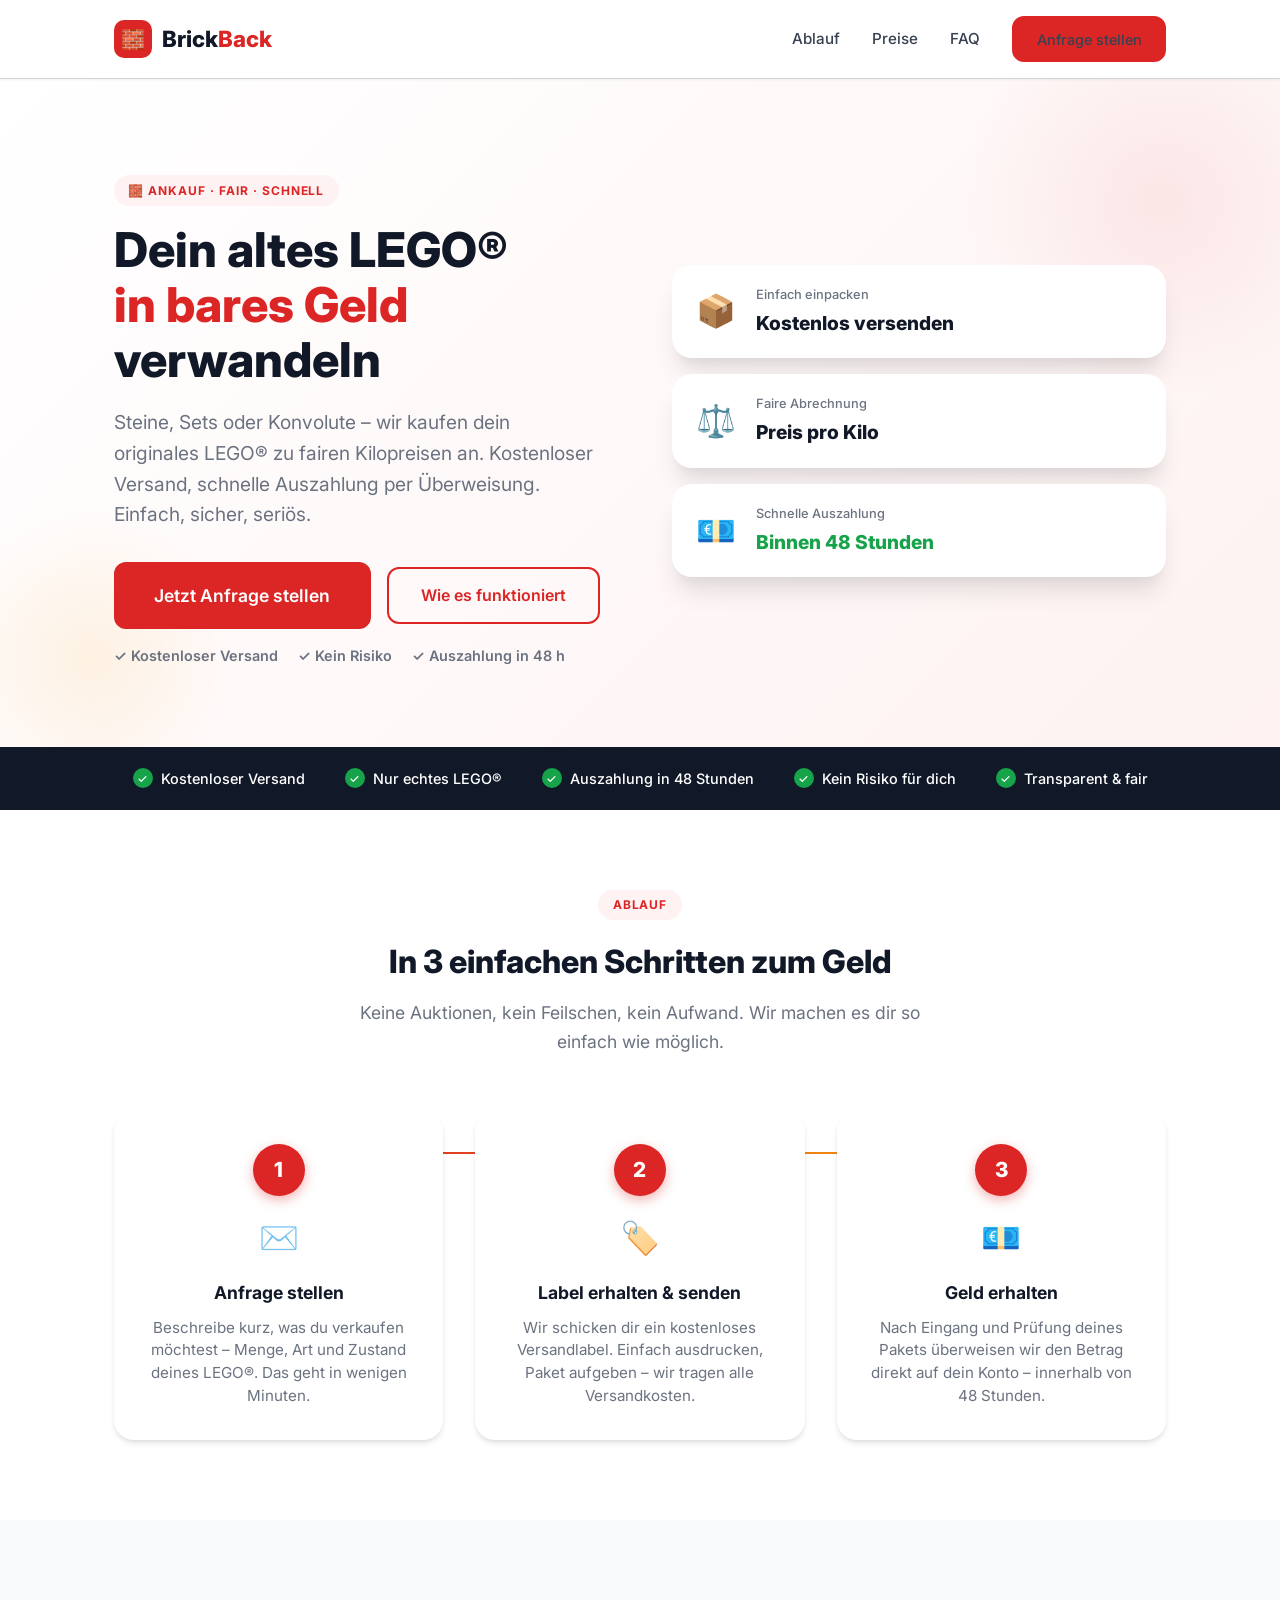
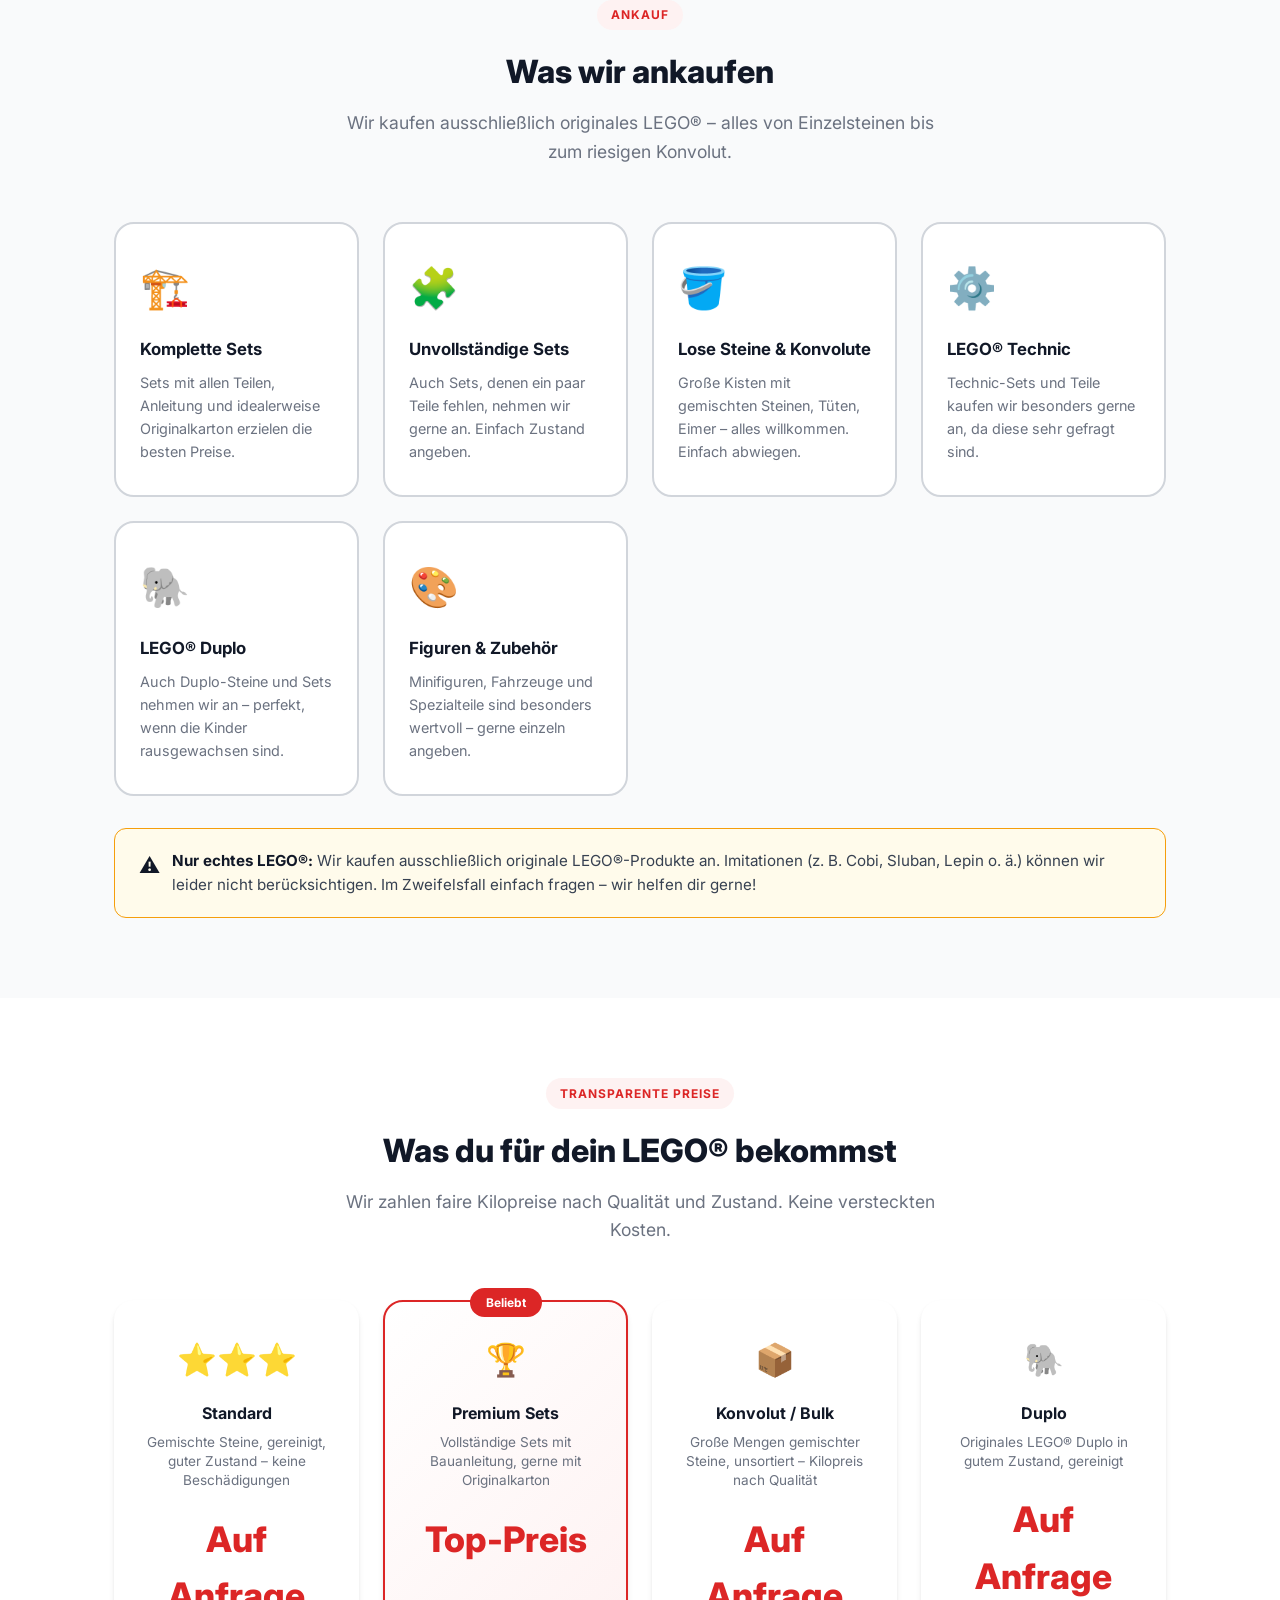
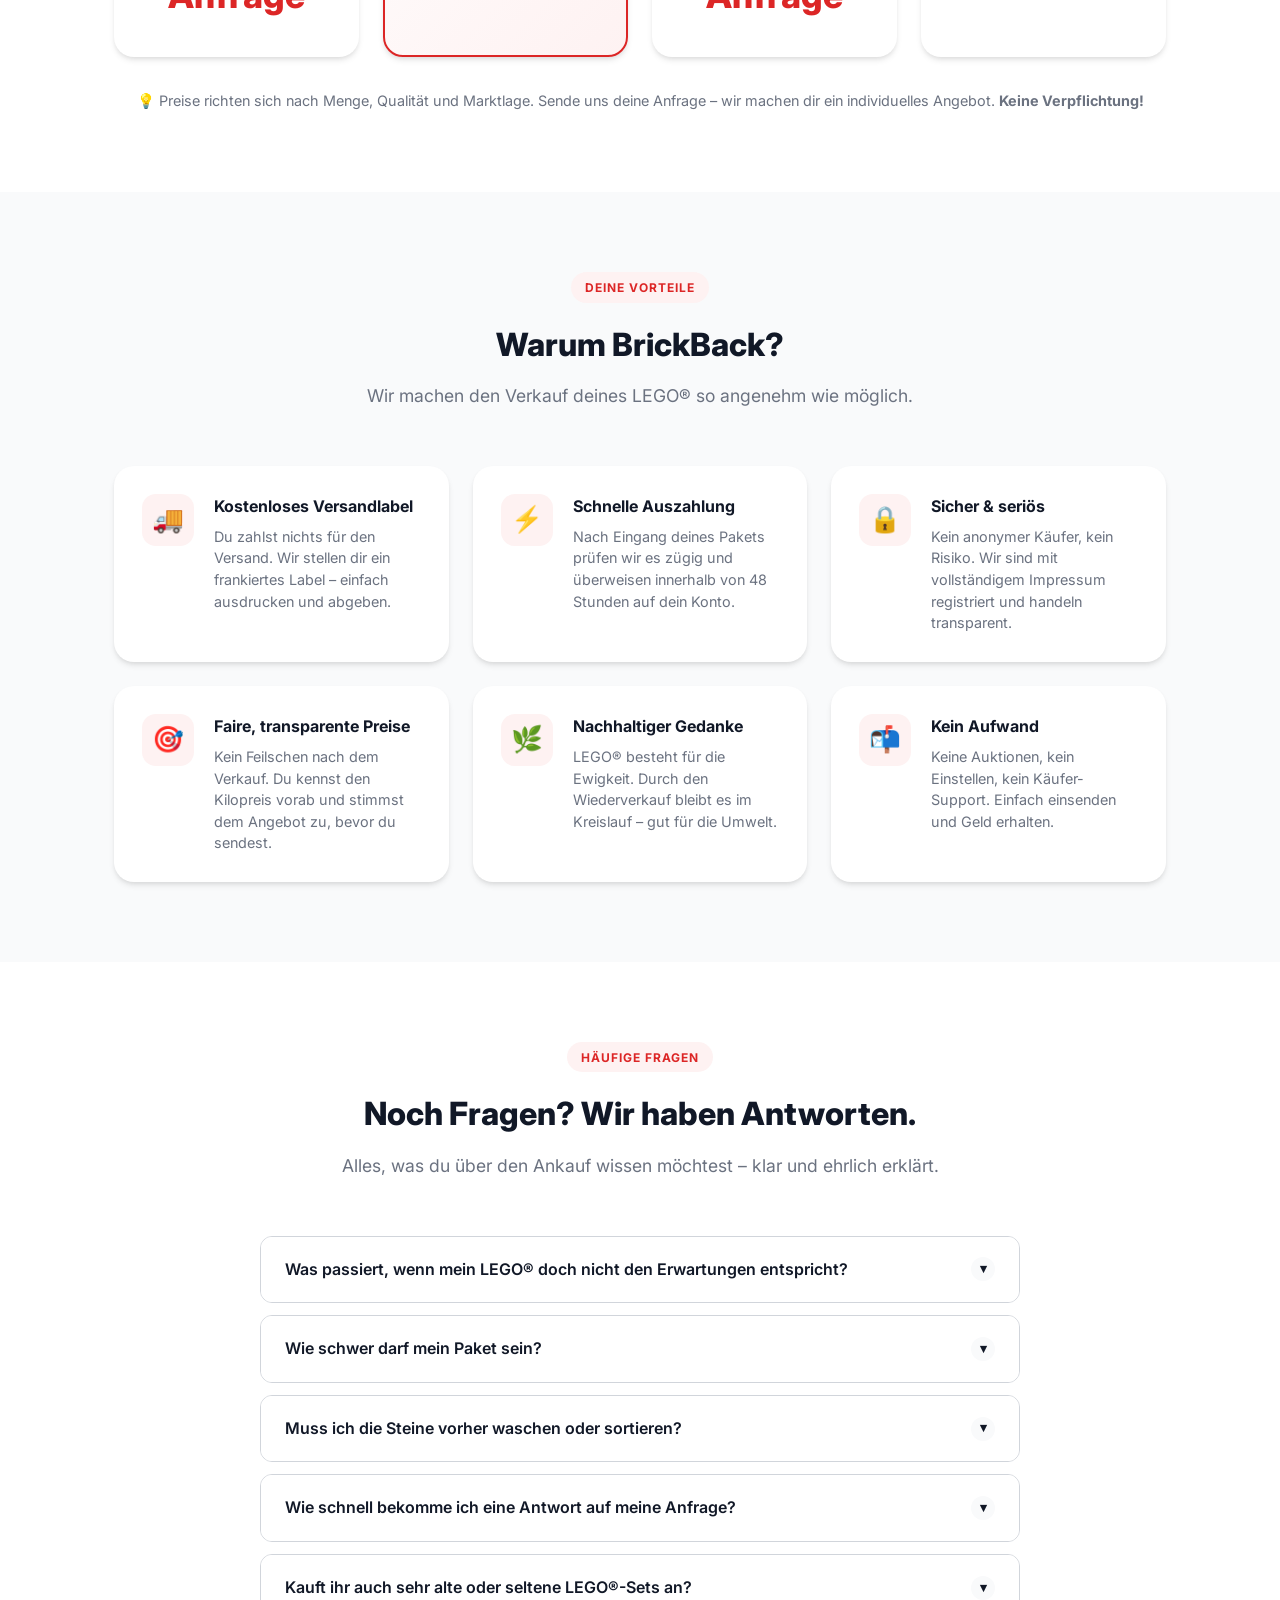
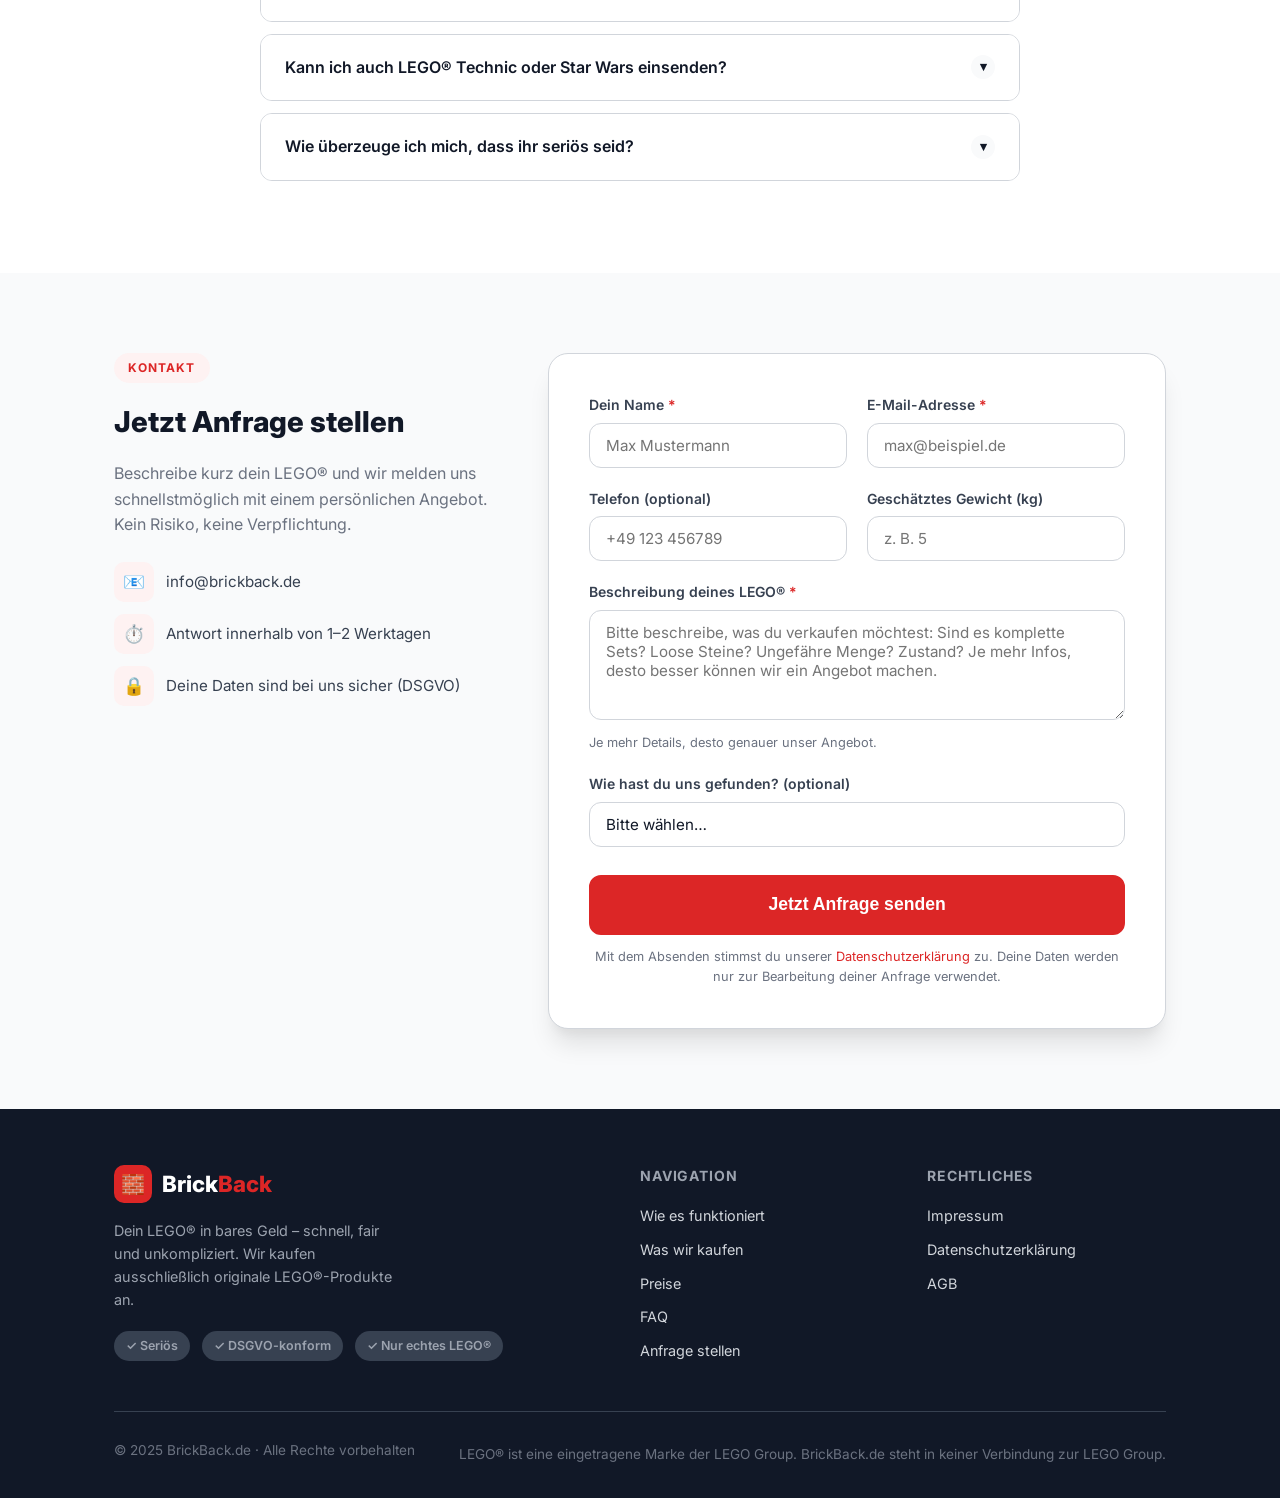
==== index.html @ 6051db85 "Rebrand: BrickAnkauf → BrickBack, domain brickback.de Co-Authored-By: Claude Sonnet 4.6 <noreply@ant" ====
<!DOCTYPE html>
<html lang="de">
<head>
  <meta charset="UTF-8" />
  <meta name="viewport" content="width=device-width, initial-scale=1.0" />
  <title>LEGO® Ankauf | BrickBack.de – Steine, Sets & Konvolute fair verkaufen</title>
  <meta name="description" content="LEGO® Sets, Steine und Konvolute verkaufen leicht gemacht: Kostenloser Versand, faire Preise pro Kilo, schnelle Auszahlung. Jetzt Anfrage stellen!" />
  <meta name="keywords" content="LEGO ankauf, LEGO verkaufen, LEGO steine ankauf, LEGO sets verkaufen, LEGO konvolut, lego gebraucht verkaufen, lego ankäufer" />
  <meta name="robots" content="index, follow" />
  <link rel="canonical" href="https://www.brickback.de/" />

  <!-- Open Graph -->
  <meta property="og:type"        content="website" />
  <meta property="og:url"         content="https://www.brickback.de/" />
  <meta property="og:title"       content="LEGO® Ankauf | BrickBack.de – fair & schnell" />
  <meta property="og:description" content="Dein LEGO® bringt echtes Geld. Kostenloser Versand, faire Kilopreise, schnelle Überweisung." />
  <meta property="og:image"       content="https://www.brickback.de/assets/og-image.jpg" />

  <!-- Twitter Card -->
  <meta name="twitter:card"        content="summary_large_image" />
  <meta name="twitter:title"       content="LEGO® Ankauf | BrickBack.de" />
  <meta name="twitter:description" content="LEGO® Steine, Sets & Konvolute fair ankaufen. Kostenloser Versand inklusive." />

  <!-- Favicon (inline SVG-basiert) -->
  <link rel="icon" href="data:image/svg+xml,<svg xmlns='http://www.w3.org/2000/svg' viewBox='0 0 100 100'><rect width='100' height='100' rx='20' fill='%23DC2626'/><text y='.9em' font-size='72' x='12'>🧱</text></svg>" />

  <link rel="stylesheet" href="assets/css/style.css" />

  <!-- Structured Data: LocalBusiness -->
  <script type="application/ld+json">
  {
    "@context": "https://schema.org",
    "@type": "Store",
    "name": "BrickBack.de",
    "description": "Ankauf von gebrauchten LEGO® Sets, Steinen und Konvoluten. Faire Kilopreise, kostenloser Versand, schnelle Auszahlung.",
    "url": "https://www.brickback.de",
    "email": "info@brickback.de",
    "areaServed": {
      "@type": "Country",
      "name": "Germany"
    },
    "priceRange": "€€",
    "currenciesAccepted": "EUR",
    "paymentAccepted": "Banküberweisung",
    "openingHours": "Mo-Fr 09:00-18:00"
  }
  </script>
  <script type="application/ld+json">
  {
    "@context": "https://schema.org",
    "@type": "FAQPage",
    "mainEntity": [
      {
        "@type": "Question",
        "name": "Was kauft BrickBack an?",
        "acceptedAnswer": {
          "@type": "Answer",
          "text": "Wir kaufen ausschließlich originales LEGO®: Sets (vollständig oder unvollständig), lose Steine, Technic, Duplo und Konvolute. Keine Imitationen oder Fremdfabrikate."
        }
      },
      {
        "@type": "Question",
        "name": "Wie funktioniert der Ankauf?",
        "acceptedAnswer": {
          "@type": "Answer",
          "text": "1. Anfrage stellen und LEGO® beschreiben. 2. Kostenloses Versandlabel erhalten. 3. Paket abschicken. 4. Nach Prüfung und Gewichtsmessung Auszahlung per Überweisung."
        }
      },
      {
        "@type": "Question",
        "name": "Wie viel zahlt BrickBack pro Kilo?",
        "acceptedAnswer": {
          "@type": "Answer",
          "text": "Der Preis richtet sich nach Qualität und Art des LEGO®. Vollständige Sets mit Anleitung erzielen höhere Preise als lose Steine. Nach deiner Anfrage erhalten Informationen zu deinem konkreten Angebot."
        }
      }
    ]
  }
  </script>
</head>
<body>

<!-- ===== Navigation ===== -->
<header>
  <nav class="nav" role="navigation" aria-label="Hauptnavigation">
    <div class="nav-inner">
      <a href="/" class="nav-logo" aria-label="BrickBack Startseite">
        <div class="logo-icon" aria-hidden="true">🧱</div>
        <span>Brick<span class="logo-red">Back</span></span>
      </a>

      <ul class="nav-links" role="list">
        <li><a href="#so-funktionierts">Ablauf</a></li>
        <li><a href="#preise">Preise</a></li>
        <li><a href="#faq">FAQ</a></li>
        <li><a href="#kontakt" class="btn btn-primary" style="padding:.6rem 1.4rem;font-size:.9rem;">Anfrage stellen</a></li>
      </ul>

      <button class="nav-toggle" aria-label="Menü öffnen" aria-expanded="false">
        <span></span><span></span><span></span>
      </button>
    </div>
  </nav>
</header>

<!-- ===== Hero ===== -->
<main>
<section class="hero" aria-labelledby="hero-heading">
  <div class="container hero-inner">
    <div class="hero-content">
      <div class="badge">🧱 Ankauf · Fair · Schnell</div>
      <h1 id="hero-heading">
        Dein altes LEGO®<br>
        <span>in bares Geld</span> verwandeln
      </h1>
      <p>
        Steine, Sets oder Konvolute – wir kaufen dein originales LEGO® zu fairen Kilopreisen an.
        Kostenloser Versand, schnelle Auszahlung per Überweisung. Einfach, sicher, seriös.
      </p>
      <div class="hero-actions">
        <a href="#kontakt" class="btn btn-primary btn-large">Jetzt Anfrage stellen</a>
        <a href="#so-funktionierts" class="btn btn-outline">Wie es funktioniert</a>
      </div>
      <ul class="hero-note" aria-label="Vorteile">
        <li>✓ Kostenloser Versand</li>
        <li>✓ Kein Risiko</li>
        <li>✓ Auszahlung in 48 h</li>
      </ul>
    </div>

    <div class="hero-visual" aria-hidden="true">
      <div class="hero-card">
        <div class="hero-card-icon">📦</div>
        <div class="hero-card-body">
          <div class="label">Einfach einpacken</div>
          <div class="value">Kostenlos versenden</div>
        </div>
      </div>
      <div class="hero-card">
        <div class="hero-card-icon">⚖️</div>
        <div class="hero-card-body">
          <div class="label">Faire Abrechnung</div>
          <div class="value">Preis pro Kilo</div>
        </div>
      </div>
      <div class="hero-card">
        <div class="hero-card-icon">💶</div>
        <div class="hero-card-body">
          <div class="label">Schnelle Auszahlung</div>
          <div class="value green">Binnen 48 Stunden</div>
        </div>
      </div>
    </div>
  </div>
</section>

<!-- Trust Bar -->
<div class="trust-bar" role="complementary" aria-label="Vertrauenssignale">
  <div class="trust-bar-inner">
    <div class="trust-item"><div class="check" aria-hidden="true">✓</div> Kostenloser Versand</div>
    <div class="trust-item"><div class="check" aria-hidden="true">✓</div> Nur echtes LEGO®</div>
    <div class="trust-item"><div class="check" aria-hidden="true">✓</div> Auszahlung in 48 Stunden</div>
    <div class="trust-item"><div class="check" aria-hidden="true">✓</div> Kein Risiko für dich</div>
    <div class="trust-item"><div class="check" aria-hidden="true">✓</div> Transparent & fair</div>
  </div>
</div>

<!-- ===== Wie es funktioniert ===== -->
<section class="section" id="so-funktionierts" aria-labelledby="steps-heading">
  <div class="container">
    <div class="section-header reveal">
      <div class="badge">Ablauf</div>
      <h2 id="steps-heading">In 3 einfachen Schritten zum Geld</h2>
      <p>Keine Auktionen, kein Feilschen, kein Aufwand. Wir machen es dir so einfach wie möglich.</p>
    </div>

    <div class="steps-grid">
      <div class="step reveal">
        <div class="step-number" aria-label="Schritt 1">1</div>
        <div class="step-icon" aria-hidden="true">✉️</div>
        <h3>Anfrage stellen</h3>
        <p>Beschreibe kurz, was du verkaufen möchtest – Menge, Art und Zustand deines LEGO®. Das geht in wenigen Minuten.</p>
      </div>

      <div class="step reveal">
        <div class="step-number" aria-label="Schritt 2">2</div>
        <div class="step-icon" aria-hidden="true">🏷️</div>
        <h3>Label erhalten & senden</h3>
        <p>Wir schicken dir ein kostenloses Versandlabel. Einfach ausdrucken, Paket aufgeben – wir tragen alle Versandkosten.</p>
      </div>

      <div class="step reveal">
        <div class="step-number" aria-label="Schritt 3">3</div>
        <div class="step-icon" aria-hidden="true">💶</div>
        <h3>Geld erhalten</h3>
        <p>Nach Eingang und Prüfung deines Pakets überweisen wir den Betrag direkt auf dein Konto – innerhalb von 48 Stunden.</p>
      </div>
    </div>
  </div>
</section>

<!-- ===== Was wir kaufen ===== -->
<section class="section section--gray" id="was-wir-kaufen" aria-labelledby="buy-heading">
  <div class="container">
    <div class="section-header reveal">
      <div class="badge">Ankauf</div>
      <h2 id="buy-heading">Was wir ankaufen</h2>
      <p>Wir kaufen ausschließlich originales LEGO® – alles von Einzelsteinen bis zum riesigen Konvolut.</p>
    </div>

    <div class="buy-grid">
      <div class="buy-card reveal">
        <div class="icon" aria-hidden="true">🏗️</div>
        <h3>Komplette Sets</h3>
        <p>Sets mit allen Teilen, Anleitung und idealerweise Originalkarton erzielen die besten Preise.</p>
      </div>
      <div class="buy-card reveal">
        <div class="icon" aria-hidden="true">🧩</div>
        <h3>Unvollständige Sets</h3>
        <p>Auch Sets, denen ein paar Teile fehlen, nehmen wir gerne an. Einfach Zustand angeben.</p>
      </div>
      <div class="buy-card reveal">
        <div class="icon" aria-hidden="true">🪣</div>
        <h3>Lose Steine & Konvolute</h3>
        <p>Große Kisten mit gemischten Steinen, Tüten, Eimer – alles willkommen. Einfach abwiegen.</p>
      </div>
      <div class="buy-card reveal">
        <div class="icon" aria-hidden="true">⚙️</div>
        <h3>LEGO® Technic</h3>
        <p>Technic-Sets und Teile kaufen wir besonders gerne an, da diese sehr gefragt sind.</p>
      </div>
      <div class="buy-card reveal">
        <div class="icon" aria-hidden="true">🐘</div>
        <h3>LEGO® Duplo</h3>
        <p>Auch Duplo-Steine und Sets nehmen wir an – perfekt, wenn die Kinder rausgewachsen sind.</p>
      </div>
      <div class="buy-card reveal">
        <div class="icon" aria-hidden="true">🎨</div>
        <h3>Figuren & Zubehör</h3>
        <p>Minifiguren, Fahrzeuge und Spezialteile sind besonders wertvoll – gerne einzeln angeben.</p>
      </div>
    </div>

    <div class="buy-note reveal" role="note" aria-label="Wichtiger Hinweis">
      <div class="icon" aria-hidden="true">⚠️</div>
      <p>
        <strong>Nur echtes LEGO®:</strong> Wir kaufen ausschließlich originale LEGO®-Produkte an.
        Imitationen (z. B. Cobi, Sluban, Lepin o. ä.) können wir leider nicht berücksichtigen.
        Im Zweifelsfall einfach fragen – wir helfen dir gerne!
      </p>
    </div>
  </div>
</section>

<!-- ===== Preise ===== -->
<section class="section" id="preise" aria-labelledby="pricing-heading">
  <div class="container">
    <div class="section-header reveal">
      <div class="badge">Transparente Preise</div>
      <h2 id="pricing-heading">Was du für dein LEGO® bekommst</h2>
      <p>Wir zahlen faire Kilopreise nach Qualität und Zustand. Keine versteckten Kosten.</p>
    </div>

    <div class="pricing-grid">
      <div class="pricing-card reveal">
        <div class="quality-icon" aria-hidden="true">⭐⭐⭐</div>
        <h3>Standard</h3>
        <p class="desc">Gemischte Steine, gereinigt, guter Zustand – keine Beschädigungen</p>
        <div class="price">Auf Anfrage<span></span></div>
      </div>

      <div class="pricing-card featured reveal">
        <div class="featured-badge">Beliebt</div>
        <div class="quality-icon" aria-hidden="true">🏆</div>
        <h3>Premium Sets</h3>
        <p class="desc">Vollständige Sets mit Bauanleitung, gerne mit Originalkarton</p>
        <div class="price">Top-Preis<span></span></div>
      </div>

      <div class="pricing-card reveal">
        <div class="quality-icon" aria-hidden="true">📦</div>
        <h3>Konvolut / Bulk</h3>
        <p class="desc">Große Mengen gemischter Steine, unsortiert – Kilopreis nach Qualität</p>
        <div class="price">Auf Anfrage<span></span></div>
      </div>

      <div class="pricing-card reveal">
        <div class="quality-icon" aria-hidden="true">🐘</div>
        <h3>Duplo</h3>
        <p class="desc">Originales LEGO® Duplo in gutem Zustand, gereinigt</p>
        <div class="price">Auf Anfrage<span></span></div>
      </div>
    </div>

    <p class="pricing-note reveal">
      💡 Preise richten sich nach Menge, Qualität und Marktlage. Sende uns deine Anfrage –
      wir machen dir ein individuelles Angebot. <strong>Keine Verpflichtung!</strong>
    </p>
  </div>
</section>

<!-- ===== Warum BrickBack ===== -->
<section class="section section--gray" id="warum-wir" aria-labelledby="why-heading">
  <div class="container">
    <div class="section-header reveal">
      <div class="badge">Deine Vorteile</div>
      <h2 id="why-heading">Warum BrickBack?</h2>
      <p>Wir machen den Verkauf deines LEGO® so angenehm wie möglich.</p>
    </div>

    <div class="why-grid">
      <div class="why-card reveal">
        <div class="why-icon" aria-hidden="true">🚚</div>
        <div>
          <h3>Kostenloses Versandlabel</h3>
          <p>Du zahlst nichts für den Versand. Wir stellen dir ein frankiertes Label – einfach ausdrucken und abgeben.</p>
        </div>
      </div>
      <div class="why-card reveal">
        <div class="why-icon" aria-hidden="true">⚡</div>
        <div>
          <h3>Schnelle Auszahlung</h3>
          <p>Nach Eingang deines Pakets prüfen wir es zügig und überweisen innerhalb von 48 Stunden auf dein Konto.</p>
        </div>
      </div>
      <div class="why-card reveal">
        <div class="why-icon" aria-hidden="true">🔒</div>
        <div>
          <h3>Sicher & seriös</h3>
          <p>Kein anonymer Käufer, kein Risiko. Wir sind mit vollständigem Impressum registriert und handeln transparent.</p>
        </div>
      </div>
      <div class="why-card reveal">
        <div class="why-icon" aria-hidden="true">🎯</div>
        <div>
          <h3>Faire, transparente Preise</h3>
          <p>Kein Feilschen nach dem Verkauf. Du kennst den Kilopreis vorab und stimmst dem Angebot zu, bevor du sendest.</p>
        </div>
      </div>
      <div class="why-card reveal">
        <div class="why-icon" aria-hidden="true">🌿</div>
        <div>
          <h3>Nachhaltiger Gedanke</h3>
          <p>LEGO® besteht für die Ewigkeit. Durch den Wiederverkauf bleibt es im Kreislauf – gut für die Umwelt.</p>
        </div>
      </div>
      <div class="why-card reveal">
        <div class="why-icon" aria-hidden="true">📬</div>
        <div>
          <h3>Kein Aufwand</h3>
          <p>Keine Auktionen, kein Einstellen, kein Käufer-Support. Einfach einsenden und Geld erhalten.</p>
        </div>
      </div>
    </div>
  </div>
</section>

<!-- ===== FAQ ===== -->
<section class="section" id="faq" aria-labelledby="faq-heading">
  <div class="container">
    <div class="section-header reveal">
      <div class="badge">Häufige Fragen</div>
      <h2 id="faq-heading">Noch Fragen? Wir haben Antworten.</h2>
      <p>Alles, was du über den Ankauf wissen möchtest – klar und ehrlich erklärt.</p>
    </div>

    <div class="faq-list reveal" role="list">
      <div class="faq-item" role="listitem">
        <div class="faq-question">
          Was passiert, wenn mein LEGO® doch nicht den Erwartungen entspricht?
          <span class="faq-chevron" aria-hidden="true">▾</span>
        </div>
        <div class="faq-answer">
          Sollte dein Paket stark von der Beschreibung abweichen (z. B. erheblich weniger Gewicht oder viele beschädigte Steine), nehmen wir vor der Auszahlung Kontakt auf und machen dir ein angepasstes Angebot. Du kannst das Paket dann auch kostenlos zurückbekommen – kein Risiko für dich.
        </div>
      </div>

      <div class="faq-item" role="listitem">
        <div class="faq-question">
          Wie schwer darf mein Paket sein?
          <span class="faq-chevron" aria-hidden="true">▾</span>
        </div>
        <div class="faq-answer">
          Das Standard-Label gilt für Pakete bis 31,5 kg. Bei größeren Mengen koordinieren wir eine Speditionsabholung – einfach in der Anfrage angeben. Mindestgewicht ist 1 kg.
        </div>
      </div>

      <div class="faq-item" role="listitem">
        <div class="faq-question">
          Muss ich die Steine vorher waschen oder sortieren?
          <span class="faq-chevron" aria-hidden="true">▾</span>
        </div>
        <div class="faq-answer">
          Nein, das ist nicht notwendig. Wir kaufen auch unsortierte Steine und Konvolute an. Allerdings erzielen gereinigte und grob sortierte Mengen bessere Kilopreise. Bitte entferne grobe Verschmutzungen und nicht-LEGO-Teile aus dem Paket.
        </div>
      </div>

      <div class="faq-item" role="listitem">
        <div class="faq-question">
          Wie schnell bekomme ich eine Antwort auf meine Anfrage?
          <span class="faq-chevron" aria-hidden="true">▾</span>
        </div>
        <div class="faq-answer">
          In der Regel melden wir uns innerhalb von 1–2 Werktagen bei dir. In besonders beschäftigten Phasen kann es etwas länger dauern – wir antworten aber jedem!
        </div>
      </div>

      <div class="faq-item" role="listitem">
        <div class="faq-question">
          Kauft ihr auch sehr alte oder seltene LEGO®-Sets an?
          <span class="faq-chevron" aria-hidden="true">▾</span>
        </div>
        <div class="faq-answer">
          Ja, sehr gerne! Vintage-Sets und seltene Serien können besonders wertvolle Posten sein. Bitte beschreibe sie in deiner Anfrage so genau wie möglich (Setname, -nummer, Vollständigkeit) – dann können wir einen individuellen Preis machen.
        </div>
      </div>

      <div class="faq-item" role="listitem">
        <div class="faq-question">
          Kann ich auch LEGO® Technic oder Star Wars einsenden?
          <span class="faq-chevron" aria-hidden="true">▾</span>
        </div>
        <div class="faq-answer">
          Ja! Alle originalen LEGO®-Serien sind willkommen – Technic, City, Creator, Star Wars, Harry Potter, Ninjago, Friends und viele mehr. Beliebte Serien in gutem Zustand erzielen oft Premiumpreise.
        </div>
      </div>

      <div class="faq-item" role="listitem">
        <div class="faq-question">
          Wie überzeuge ich mich, dass ihr seriös seid?
          <span class="faq-chevron" aria-hidden="true">▾</span>
        </div>
        <div class="faq-answer">
          Sehr verständlich! Wir haben ein vollständiges <a href="impressum.html">Impressum</a> mit echter Adresse und Kontaktmöglichkeit. Unser Prozess ist transparent: Du sendest erst nach Zusage eines Preises. Falls du Fragen hast, erreichst du uns jederzeit per E-Mail oder Telefon.
        </div>
      </div>
    </div>
  </div>
</section>

<!-- ===== Kontakt / Formular ===== -->
<section class="section section--gray" id="kontakt" aria-labelledby="contact-heading">
  <div class="container">
    <div class="contact-grid">
      <div class="contact-info reveal">
        <div class="badge">Kontakt</div>
        <h2 id="contact-heading">Jetzt Anfrage stellen</h2>
        <p>
          Beschreibe kurz dein LEGO® und wir melden uns schnellstmöglich mit einem persönlichen Angebot.
          Kein Risiko, keine Verpflichtung.
        </p>
        <div class="contact-details">
          <div class="contact-detail">
            <div class="icon" aria-hidden="true">📧</div>
            <span>info@brickback.de</span>
          </div>
          <div class="contact-detail">
            <div class="icon" aria-hidden="true">⏱️</div>
            <span>Antwort innerhalb von 1–2 Werktagen</span>
          </div>
          <div class="contact-detail">
            <div class="icon" aria-hidden="true">🔒</div>
            <span>Deine Daten sind bei uns sicher (DSGVO)</span>
          </div>
        </div>
      </div>

      <div class="form-card reveal">
        <!--
          FORMSPREE EINRICHTUNG:
          1. Kostenlos registrieren auf https://formspree.io
          2. Neues Formular erstellen
          3. Die ID (z. B. "xkgnopqa") in der action-URL unten eintragen:
             action="https://formspree.io/f/DEINE-ID"
        -->
        <form
          id="contact-form"
          action="https://formspree.io/f/DEINE-FORMSPREE-ID"
          method="POST"
          novalidate
          aria-label="Ankauf-Anfrage Formular"
        >
          <div class="form-row">
            <div class="form-group">
              <label for="name">Dein Name <span class="req" aria-label="Pflichtfeld">*</span></label>
              <input type="text" id="name" name="name" placeholder="Max Mustermann" required autocomplete="name" />
            </div>
            <div class="form-group">
              <label for="email">E-Mail-Adresse <span class="req" aria-label="Pflichtfeld">*</span></label>
              <input type="email" id="email" name="email" placeholder="max@beispiel.de" required autocomplete="email" />
            </div>
          </div>

          <div class="form-row">
            <div class="form-group">
              <label for="phone">Telefon (optional)</label>
              <input type="tel" id="phone" name="phone" placeholder="+49 123 456789" autocomplete="tel" />
            </div>
            <div class="form-group">
              <label for="weight">Geschätztes Gewicht (kg)</label>
              <input type="number" id="weight" name="weight" placeholder="z. B. 5" min="1" max="9999" />
            </div>
          </div>

          <div class="form-group">
            <label for="description">Beschreibung deines LEGO® <span class="req" aria-label="Pflichtfeld">*</span></label>
            <textarea
              id="description"
              name="description"
              placeholder="Bitte beschreibe, was du verkaufen möchtest: Sind es komplette Sets? Loose Steine? Ungefähre Menge? Zustand? Je mehr Infos, desto besser können wir ein Angebot machen."
              required
            ></textarea>
            <p class="form-hint">Je mehr Details, desto genauer unser Angebot.</p>
          </div>

          <div class="form-group">
            <label for="source">Wie hast du uns gefunden? (optional)</label>
            <select id="source" name="source">
              <option value="">Bitte wählen…</option>
              <option value="google">Google / Suchmaschine</option>
              <option value="empfehlung">Empfehlung / Freunde</option>
              <option value="social">Social Media</option>
              <option value="ebay">eBay Kleinanzeigen</option>
              <option value="sonstige">Sonstiges</option>
            </select>
          </div>

          <!-- Honeypot for spam protection -->
          <input type="text" name="_gotcha" style="display:none" tabindex="-1" autocomplete="off" />
          <input type="hidden" name="_subject" value="Neue Ankauf-Anfrage – BrickBack.de" />

          <button type="submit" class="btn btn-primary btn-large form-submit">
            Jetzt Anfrage senden
          </button>

          <p class="form-privacy">
            Mit dem Absenden stimmst du unserer <a href="datenschutz.html">Datenschutzerklärung</a> zu.
            Deine Daten werden nur zur Bearbeitung deiner Anfrage verwendet.
          </p>
        </form>

        <div id="form-success" class="form-success" role="status" aria-live="polite">
          ✅ &nbsp; Danke! Deine Anfrage ist bei uns eingegangen. Wir melden uns bald bei dir.
        </div>
      </div>
    </div>
  </div>
</section>
</main>

<!-- ===== Footer ===== -->
<footer class="footer" role="contentinfo">
  <div class="container">
    <div class="footer-grid">
      <div class="footer-brand">
        <a href="/" class="nav-logo" aria-label="BrickBack Startseite">
          <div class="logo-icon" aria-hidden="true">🧱</div>
          <span>Brick<span class="logo-red">Back</span></span>
        </a>
        <p>Dein LEGO® in bares Geld – schnell, fair und unkompliziert. Wir kaufen ausschließlich originale LEGO®-Produkte an.</p>
        <div class="footer-badges" style="margin-top:1.25rem;">
          <span class="footer-badge">✓ Seriös</span>
          <span class="footer-badge">✓ DSGVO-konform</span>
          <span class="footer-badge">✓ Nur echtes LEGO®</span>
        </div>
      </div>

      <div class="footer-col">
        <h4>Navigation</h4>
        <ul>
          <li><a href="#so-funktionierts">Wie es funktioniert</a></li>
          <li><a href="#was-wir-kaufen">Was wir kaufen</a></li>
          <li><a href="#preise">Preise</a></li>
          <li><a href="#faq">FAQ</a></li>
          <li><a href="#kontakt">Anfrage stellen</a></li>
        </ul>
      </div>

      <div class="footer-col">
        <h4>Rechtliches</h4>
        <ul>
          <li><a href="impressum.html">Impressum</a></li>
          <li><a href="datenschutz.html">Datenschutzerklärung</a></li>
          <li><a href="agb.html">AGB</a></li>
        </ul>
      </div>
    </div>

    <div class="footer-bottom">
      <p>© 2025 BrickBack.de · Alle Rechte vorbehalten</p>
      <p class="footer-disclaimer">
        LEGO® ist eine eingetragene Marke der LEGO Group. BrickBack.de steht in keiner Verbindung zur LEGO Group.
      </p>
    </div>
  </div>
</footer>

<script src="assets/js/main.js"></script>
</body>
</html>
---- assets/css/style.css ----
/* =====================================================
   BrickBack.de — Hauptstylesheet
   ===================================================== */

@import url('https://fonts.googleapis.com/css2?family=Inter:wght@400;500;600;700;800&display=swap');

/* ----- CSS Custom Properties ----- */
:root {
  --red:        #DC2626;
  --red-dark:   #B91C1C;
  --red-light:  #FEF2F2;
  --yellow:     #F59E0B;
  --yellow-light: #FFFBEB;
  --dark:       #111827;
  --gray-700:   #374151;
  --gray-500:   #6B7280;
  --gray-300:   #D1D5DB;
  --gray-100:   #F9FAFB;
  --white:      #FFFFFF;
  --shadow:     0 4px 6px -1px rgba(0,0,0,.1), 0 2px 4px -1px rgba(0,0,0,.06);
  --shadow-lg:  0 10px 15px -3px rgba(0,0,0,.1), 0 4px 6px -2px rgba(0,0,0,.05);
  --shadow-xl:  0 20px 25px -5px rgba(0,0,0,.1), 0 10px 10px -5px rgba(0,0,0,.04);
  --radius:     12px;
  --radius-lg:  20px;
  --transition: .25s ease;
  --max-width:  1100px;
}

/* ----- Reset & Base ----- */
*, *::before, *::after { box-sizing: border-box; margin: 0; padding: 0; }

html { scroll-behavior: smooth; font-size: 16px; }

body {
  font-family: 'Inter', -apple-system, BlinkMacSystemFont, 'Segoe UI', sans-serif;
  color: var(--dark);
  background: var(--white);
  line-height: 1.6;
  -webkit-font-smoothing: antialiased;
}

img { max-width: 100%; height: auto; display: block; }
a  { color: var(--red); text-decoration: none; transition: color var(--transition); }
a:hover { color: var(--red-dark); }

/* ----- Utility Classes ----- */
.container { max-width: var(--max-width); margin: 0 auto; padding: 0 1.5rem; }
.section    { padding: 5rem 0; }
.section--gray { background: var(--gray-100); }

.badge {
  display: inline-block;
  background: var(--red-light);
  color: var(--red);
  font-size: .75rem;
  font-weight: 700;
  letter-spacing: .08em;
  text-transform: uppercase;
  padding: .35rem .9rem;
  border-radius: 999px;
  margin-bottom: 1rem;
}

.section-header { text-align: center; margin-bottom: 3.5rem; }
.section-header h2 { font-size: 2rem; font-weight: 800; color: var(--dark); margin-bottom: .75rem; }
.section-header p  { font-size: 1.1rem; color: var(--gray-500); max-width: 620px; margin: 0 auto; }

/* ----- Buttons ----- */
.btn {
  display: inline-flex;
  align-items: center;
  gap: .5rem;
  padding: .85rem 2rem;
  border-radius: var(--radius);
  font-weight: 600;
  font-size: 1rem;
  cursor: pointer;
  border: 2px solid transparent;
  transition: all var(--transition);
  text-decoration: none;
  white-space: nowrap;
}
.btn-primary {
  background: var(--red);
  color: var(--white);
  border-color: var(--red);
}
.btn-primary:hover {
  background: var(--red-dark);
  border-color: var(--red-dark);
  color: var(--white);
  transform: translateY(-2px);
  box-shadow: var(--shadow-lg);
}
.btn-outline {
  background: transparent;
  color: var(--red);
  border-color: var(--red);
}
.btn-outline:hover {
  background: var(--red);
  color: var(--white);
  transform: translateY(-2px);
}
.btn-large { padding: 1.1rem 2.4rem; font-size: 1.1rem; }

/* ----- Navigation ----- */
.nav {
  position: sticky;
  top: 0;
  z-index: 100;
  background: rgba(255,255,255,.95);
  backdrop-filter: blur(8px);
  border-bottom: 1px solid var(--gray-300);
  box-shadow: 0 1px 3px rgba(0,0,0,.06);
}
.nav-inner {
  display: flex;
  align-items: center;
  justify-content: space-between;
  padding: 1rem 1.5rem;
  max-width: var(--max-width);
  margin: 0 auto;
}
.nav-logo {
  display: flex;
  align-items: center;
  gap: .6rem;
  font-weight: 800;
  font-size: 1.4rem;
  color: var(--dark);
  text-decoration: none;
}
.nav-logo:hover { color: var(--dark); }
.logo-icon {
  background: var(--red);
  color: var(--white);
  width: 38px;
  height: 38px;
  border-radius: 10px;
  display: flex;
  align-items: center;
  justify-content: center;
  font-size: 1.2rem;
  flex-shrink: 0;
}
.logo-red { color: var(--red); }

.nav-links {
  display: flex;
  align-items: center;
  gap: 2rem;
  list-style: none;
}
.nav-links a {
  color: var(--gray-700);
  font-weight: 500;
  font-size: .95rem;
}
.nav-links a:hover { color: var(--red); }

.nav-toggle {
  display: none;
  flex-direction: column;
  gap: 5px;
  cursor: pointer;
  padding: .4rem;
  background: none;
  border: none;
}
.nav-toggle span {
  width: 24px;
  height: 2px;
  background: var(--dark);
  border-radius: 2px;
  transition: all var(--transition);
}

/* ----- Hero ----- */
.hero {
  background: linear-gradient(135deg, #fff 0%, var(--red-light) 100%);
  padding: 6rem 0 5rem;
  position: relative;
  overflow: hidden;
}
.hero::before {
  content: '';
  position: absolute;
  top: -80px; right: -80px;
  width: 400px; height: 400px;
  background: radial-gradient(circle, rgba(220,38,38,.08) 0%, transparent 70%);
  border-radius: 50%;
}
.hero::after {
  content: '';
  position: absolute;
  bottom: -60px; left: -60px;
  width: 300px; height: 300px;
  background: radial-gradient(circle, rgba(245,158,11,.1) 0%, transparent 70%);
  border-radius: 50%;
}
.hero-inner {
  display: grid;
  grid-template-columns: 1fr 1fr;
  align-items: center;
  gap: 4rem;
  position: relative;
  z-index: 1;
}
.hero-content h1 {
  font-size: 3rem;
  font-weight: 800;
  line-height: 1.15;
  color: var(--dark);
  margin-bottom: 1.25rem;
}
.hero-content h1 span { color: var(--red); }
.hero-content p {
  font-size: 1.2rem;
  color: var(--gray-500);
  margin-bottom: 2rem;
  max-width: 480px;
}
.hero-actions { display: flex; gap: 1rem; flex-wrap: wrap; align-items: center; }
.hero-note {
  list-style: none;
  display: flex;
  flex-wrap: wrap;
  gap: .4rem 1.25rem;
  margin-top: .9rem;
  padding: 0;
  font-size: .9rem;
  font-weight: 600;
  color: var(--gray-500);
}
.hero-note li { white-space: nowrap; }

.hero-visual {
  display: flex;
  flex-direction: column;
  gap: 1rem;
}
.hero-card {
  background: var(--white);
  border-radius: var(--radius-lg);
  padding: 1.25rem 1.5rem;
  box-shadow: var(--shadow-xl);
  display: flex;
  align-items: center;
  gap: 1.25rem;
}
.hero-card-icon { font-size: 2rem; flex-shrink: 0; line-height: 1; }
.hero-card-body { display: flex; flex-direction: column; gap: .15rem; }
.hero-card .label { font-size: .8rem; color: var(--gray-500); font-weight: 500; }
.hero-card .value { font-size: 1.2rem; font-weight: 800; color: var(--dark); }
.hero-card .value.green { color: #16A34A; }

/* Trust bar */
.trust-bar {
  background: var(--dark);
  color: var(--white);
  padding: 1.25rem 0;
}
.trust-bar-inner {
  display: flex;
  justify-content: center;
  gap: 2.5rem;
  flex-wrap: wrap;
  max-width: var(--max-width);
  margin: 0 auto;
  padding: 0 1.5rem;
}
.trust-item {
  display: flex;
  align-items: center;
  gap: .5rem;
  font-size: .9rem;
  font-weight: 500;
}
.trust-item .check {
  background: #16A34A;
  color: white;
  width: 20px; height: 20px;
  border-radius: 50%;
  display: flex;
  align-items: center;
  justify-content: center;
  font-size: .75rem;
  flex-shrink: 0;
}

/* ----- Steps (Wie es funktioniert) ----- */
.steps-grid {
  display: grid;
  grid-template-columns: repeat(3, 1fr);
  gap: 2rem;
  position: relative;
}
.steps-grid::before {
  content: '';
  position: absolute;
  top: 2.5rem;
  left: calc(16.66% + 1.5rem);
  right: calc(16.66% + 1.5rem);
  height: 2px;
  background: linear-gradient(to right, var(--red), var(--yellow));
  z-index: 0;
}
.step {
  background: var(--white);
  border-radius: var(--radius-lg);
  padding: 2rem 1.5rem;
  text-align: center;
  box-shadow: var(--shadow);
  position: relative;
  z-index: 1;
  transition: transform var(--transition), box-shadow var(--transition);
}
.step:hover { transform: translateY(-4px); box-shadow: var(--shadow-xl); }
.step-number {
  width: 52px; height: 52px;
  border-radius: 50%;
  background: var(--red);
  color: var(--white);
  font-size: 1.3rem;
  font-weight: 800;
  display: flex;
  align-items: center;
  justify-content: center;
  margin: 0 auto 1rem;
  box-shadow: 0 4px 12px rgba(220,38,38,.35);
}
.step-icon { font-size: 2rem; margin-bottom: 1rem; }
.step h3 { font-size: 1.1rem; font-weight: 700; margin-bottom: .6rem; }
.step p  { font-size: .95rem; color: var(--gray-500); line-height: 1.5; }

/* ----- What we buy ----- */
.buy-grid {
  display: grid;
  grid-template-columns: repeat(auto-fit, minmax(240px, 1fr));
  gap: 1.5rem;
}
.buy-card {
  background: var(--white);
  border: 2px solid var(--gray-300);
  border-radius: var(--radius-lg);
  padding: 2rem 1.5rem;
  transition: all var(--transition);
}
.buy-card:hover {
  border-color: var(--red);
  box-shadow: var(--shadow);
  transform: translateY(-3px);
}
.buy-card .icon { font-size: 2.5rem; margin-bottom: 1rem; }
.buy-card h3 { font-size: 1.05rem; font-weight: 700; margin-bottom: .5rem; }
.buy-card p  { font-size: .9rem; color: var(--gray-500); }

.buy-note {
  background: var(--yellow-light);
  border: 1px solid var(--yellow);
  border-radius: var(--radius);
  padding: 1.25rem 1.5rem;
  margin-top: 2rem;
  display: flex;
  gap: .75rem;
  align-items: flex-start;
}
.buy-note .icon { font-size: 1.3rem; flex-shrink: 0; }
.buy-note p { font-size: .95rem; color: var(--gray-700); }
.buy-note strong { color: var(--dark); }

/* ----- Pricing ----- */
.pricing-grid {
  display: grid;
  grid-template-columns: repeat(auto-fit, minmax(220px, 1fr));
  gap: 1.5rem;
}
.pricing-card {
  background: var(--white);
  border-radius: var(--radius-lg);
  padding: 2rem 1.5rem;
  text-align: center;
  box-shadow: var(--shadow);
  border: 2px solid transparent;
  transition: all var(--transition);
  position: relative;
}
.pricing-card:hover { border-color: var(--red); transform: translateY(-4px); box-shadow: var(--shadow-xl); }
.pricing-card.featured {
  border-color: var(--red);
  background: linear-gradient(135deg, var(--white), var(--red-light));
}
.pricing-card .featured-badge {
  position: absolute;
  top: -14px; left: 50%;
  transform: translateX(-50%);
  background: var(--red);
  color: white;
  font-size: .75rem;
  font-weight: 700;
  padding: .3rem 1rem;
  border-radius: 999px;
  white-space: nowrap;
}
.pricing-card .quality-icon { font-size: 2rem; margin-bottom: 1rem; }
.pricing-card h3 { font-size: 1rem; font-weight: 700; margin-bottom: .4rem; }
.pricing-card .desc { font-size: .85rem; color: var(--gray-500); margin-bottom: 1.25rem; line-height: 1.4; }
.pricing-card .price {
  font-size: 2.2rem;
  font-weight: 800;
  color: var(--red);
}
.pricing-card .price span { font-size: 1rem; font-weight: 500; color: var(--gray-500); }
.pricing-note {
  text-align: center;
  margin-top: 2rem;
  color: var(--gray-500);
  font-size: .9rem;
}

/* ----- Why us ----- */
.why-grid {
  display: grid;
  grid-template-columns: repeat(auto-fit, minmax(300px, 1fr));
  gap: 1.5rem;
}
.why-card {
  display: flex;
  gap: 1.25rem;
  align-items: flex-start;
  background: var(--white);
  border-radius: var(--radius-lg);
  padding: 1.75rem;
  box-shadow: var(--shadow);
  transition: transform var(--transition);
}
.why-card:hover { transform: translateY(-3px); }
.why-icon {
  flex-shrink: 0;
  width: 52px; height: 52px;
  background: var(--red-light);
  border-radius: 14px;
  display: flex;
  align-items: center;
  justify-content: center;
  font-size: 1.6rem;
}
.why-card h3 { font-size: 1rem; font-weight: 700; margin-bottom: .4rem; }
.why-card p  { font-size: .9rem; color: var(--gray-500); line-height: 1.5; }

/* ----- FAQ ----- */
.faq-list { max-width: 760px; margin: 0 auto; }
.faq-item {
  border: 1px solid var(--gray-300);
  border-radius: var(--radius);
  margin-bottom: .75rem;
  overflow: hidden;
}
.faq-question {
  display: flex;
  justify-content: space-between;
  align-items: center;
  padding: 1.25rem 1.5rem;
  cursor: pointer;
  font-weight: 600;
  font-size: 1rem;
  background: var(--white);
  gap: 1rem;
  transition: background var(--transition);
}
.faq-question:hover { background: var(--gray-100); }
.faq-question .faq-chevron {
  flex-shrink: 0;
  width: 24px; height: 24px;
  background: var(--gray-100);
  border-radius: 50%;
  display: flex;
  align-items: center;
  justify-content: center;
  transition: transform var(--transition), background var(--transition);
  font-size: .8rem;
}
.faq-item.open .faq-question .faq-chevron {
  transform: rotate(180deg);
  background: var(--red);
  color: white;
}
.faq-item.open .faq-question { background: var(--red-light); color: var(--red-dark); }
.faq-answer {
  display: none;
  padding: 0 1.5rem 1.25rem;
  font-size: .95rem;
  color: var(--gray-700);
  line-height: 1.65;
  border-top: 1px solid var(--gray-300);
}
.faq-item.open .faq-answer { display: block; }

/* ----- Contact / Form ----- */
.contact-grid {
  display: grid;
  grid-template-columns: 1fr 1.6fr;
  gap: 3rem;
  align-items: start;
}
.contact-info h2 { font-size: 1.8rem; font-weight: 800; margin-bottom: 1rem; }
.contact-info p  { color: var(--gray-500); margin-bottom: 1.5rem; font-size: 1rem; }
.contact-details { display: flex; flex-direction: column; gap: .75rem; }
.contact-detail {
  display: flex;
  align-items: center;
  gap: .75rem;
  font-size: .95rem;
  color: var(--gray-700);
}
.contact-detail .icon {
  width: 40px; height: 40px;
  background: var(--red-light);
  border-radius: 10px;
  display: flex;
  align-items: center;
  justify-content: center;
  font-size: 1.1rem;
  flex-shrink: 0;
}

.form-card {
  background: var(--white);
  border-radius: var(--radius-lg);
  padding: 2.5rem;
  box-shadow: var(--shadow-xl);
  border: 1px solid var(--gray-300);
}
.form-group { margin-bottom: 1.25rem; }
.form-row { display: grid; grid-template-columns: 1fr 1fr; gap: 1.25rem; }
label {
  display: block;
  font-size: .875rem;
  font-weight: 600;
  color: var(--gray-700);
  margin-bottom: .4rem;
}
label .req { color: var(--red); }
input[type=text], input[type=email], input[type=tel],
input[type=number], select, textarea {
  width: 100%;
  padding: .75rem 1rem;
  border: 1.5px solid var(--gray-300);
  border-radius: var(--radius);
  font-size: .95rem;
  font-family: inherit;
  color: var(--dark);
  background: var(--white);
  transition: border-color var(--transition), box-shadow var(--transition);
  outline: none;
  -webkit-appearance: none;
}
input:focus, select:focus, textarea:focus {
  border-color: var(--red);
  box-shadow: 0 0 0 3px rgba(220,38,38,.12);
}
textarea { resize: vertical; min-height: 110px; }
.form-hint { font-size: .8rem; color: var(--gray-500); margin-top: .3rem; }

.form-submit { width: 100%; margin-top: .5rem; justify-content: center; }
.form-privacy { text-align: center; font-size: .8rem; color: var(--gray-500); margin-top: .75rem; }
.form-privacy a { color: var(--red); }

.form-success {
  display: none;
  background: #F0FDF4;
  border: 1.5px solid #16A34A;
  border-radius: var(--radius);
  padding: 1.25rem 1.5rem;
  color: #15803D;
  font-weight: 600;
  text-align: center;
  margin-top: 1rem;
  gap: .5rem;
  align-items: center;
  justify-content: center;
}

/* ----- Footer ----- */
.footer {
  background: var(--dark);
  color: var(--white);
  padding: 3.5rem 0 2rem;
}
.footer-grid {
  display: grid;
  grid-template-columns: 2fr 1fr 1fr;
  gap: 3rem;
  margin-bottom: 2.5rem;
}
.footer-brand .nav-logo { color: white; margin-bottom: 1rem; }
.footer-brand p { font-size: .9rem; color: #9CA3AF; max-width: 280px; line-height: 1.6; }
.footer-col h4 { font-size: .875rem; font-weight: 700; text-transform: uppercase; letter-spacing: .06em; color: #9CA3AF; margin-bottom: 1rem; }
.footer-col ul { list-style: none; }
.footer-col ul li { margin-bottom: .5rem; }
.footer-col a { color: #D1D5DB; font-size: .9rem; text-decoration: none; transition: color var(--transition); }
.footer-col a:hover { color: var(--white); }
.footer-bottom {
  border-top: 1px solid #374151;
  padding-top: 1.5rem;
  display: flex;
  justify-content: space-between;
  align-items: center;
  flex-wrap: wrap;
  gap: 1rem;
}
.footer-bottom p { font-size: .85rem; color: #6B7280; }
.footer-disclaimer { font-size: .8rem; color: #4B5563; margin-top: .5rem; }
.footer-badges { display: flex; gap: .75rem; flex-wrap: wrap; }
.footer-badge {
  background: #374151;
  color: #9CA3AF;
  font-size: .78rem;
  font-weight: 600;
  padding: .3rem .75rem;
  border-radius: 999px;
}

/* ----- Legal pages ----- */
.legal-hero {
  background: var(--gray-100);
  padding: 3rem 0;
  border-bottom: 1px solid var(--gray-300);
}
.legal-hero h1 { font-size: 2.2rem; font-weight: 800; }
.legal-hero p  { color: var(--gray-500); margin-top: .5rem; }

.legal-content {
  max-width: 800px;
  margin: 0 auto;
  padding: 3rem 1.5rem 5rem;
}
.legal-content h2 {
  font-size: 1.4rem;
  font-weight: 700;
  margin: 2.5rem 0 1rem;
  padding-bottom: .5rem;
  border-bottom: 2px solid var(--gray-300);
}
.legal-content h3 {
  font-size: 1.1rem;
  font-weight: 600;
  margin: 1.5rem 0 .5rem;
  color: var(--gray-700);
}
.legal-content p  { margin-bottom: 1rem; color: var(--gray-700); line-height: 1.75; }
.legal-content ul { margin: .75rem 0 1rem 1.5rem; color: var(--gray-700); }
.legal-content ul li { margin-bottom: .4rem; line-height: 1.65; }
.legal-content a  { color: var(--red); }
.legal-content .highlight {
  background: var(--yellow-light);
  border-left: 4px solid var(--yellow);
  padding: 1rem 1.25rem;
  border-radius: 0 var(--radius) var(--radius) 0;
  margin: 1.5rem 0;
  font-size: .95rem;
}

/* ----- Scroll reveal animation ----- */
.reveal {
  opacity: 0;
  transform: translateY(24px);
  transition: opacity .6s ease, transform .6s ease;
}
.reveal.visible { opacity: 1; transform: none; }

/* ----- Responsive ----- */
@media (max-width: 900px) {
  .hero-inner       { grid-template-columns: 1fr; }
  .hero-visual      { display: none; }
  .hero-content h1  { font-size: 2.4rem; }
  .steps-grid       { grid-template-columns: 1fr; }
  .steps-grid::before { display: none; }
  .contact-grid     { grid-template-columns: 1fr; }
  .footer-grid      { grid-template-columns: 1fr 1fr; }
}

@media (max-width: 640px) {
  .section           { padding: 3.5rem 0; }
  .hero              { padding: 3.5rem 0 3rem; }
  .hero-content h1   { font-size: 2rem; }
  .nav-links         { display: none; flex-direction: column; position: absolute; top: 100%; left: 0; right: 0; background: white; border-bottom: 1px solid var(--gray-300); padding: 1rem 1.5rem; gap: 1rem; box-shadow: var(--shadow-lg); }
  .nav-links.open    { display: flex; }
  .nav-toggle        { display: flex; }
  .form-row          { grid-template-columns: 1fr; }
  .footer-grid       { grid-template-columns: 1fr; gap: 2rem; }
  .trust-bar-inner   { gap: 1rem; }
  .footer-bottom     { flex-direction: column; text-align: center; }
  .section-header h2 { font-size: 1.7rem; }
  .form-card         { padding: 1.5rem; }
  .pricing-grid      { grid-template-columns: 1fr; }
}
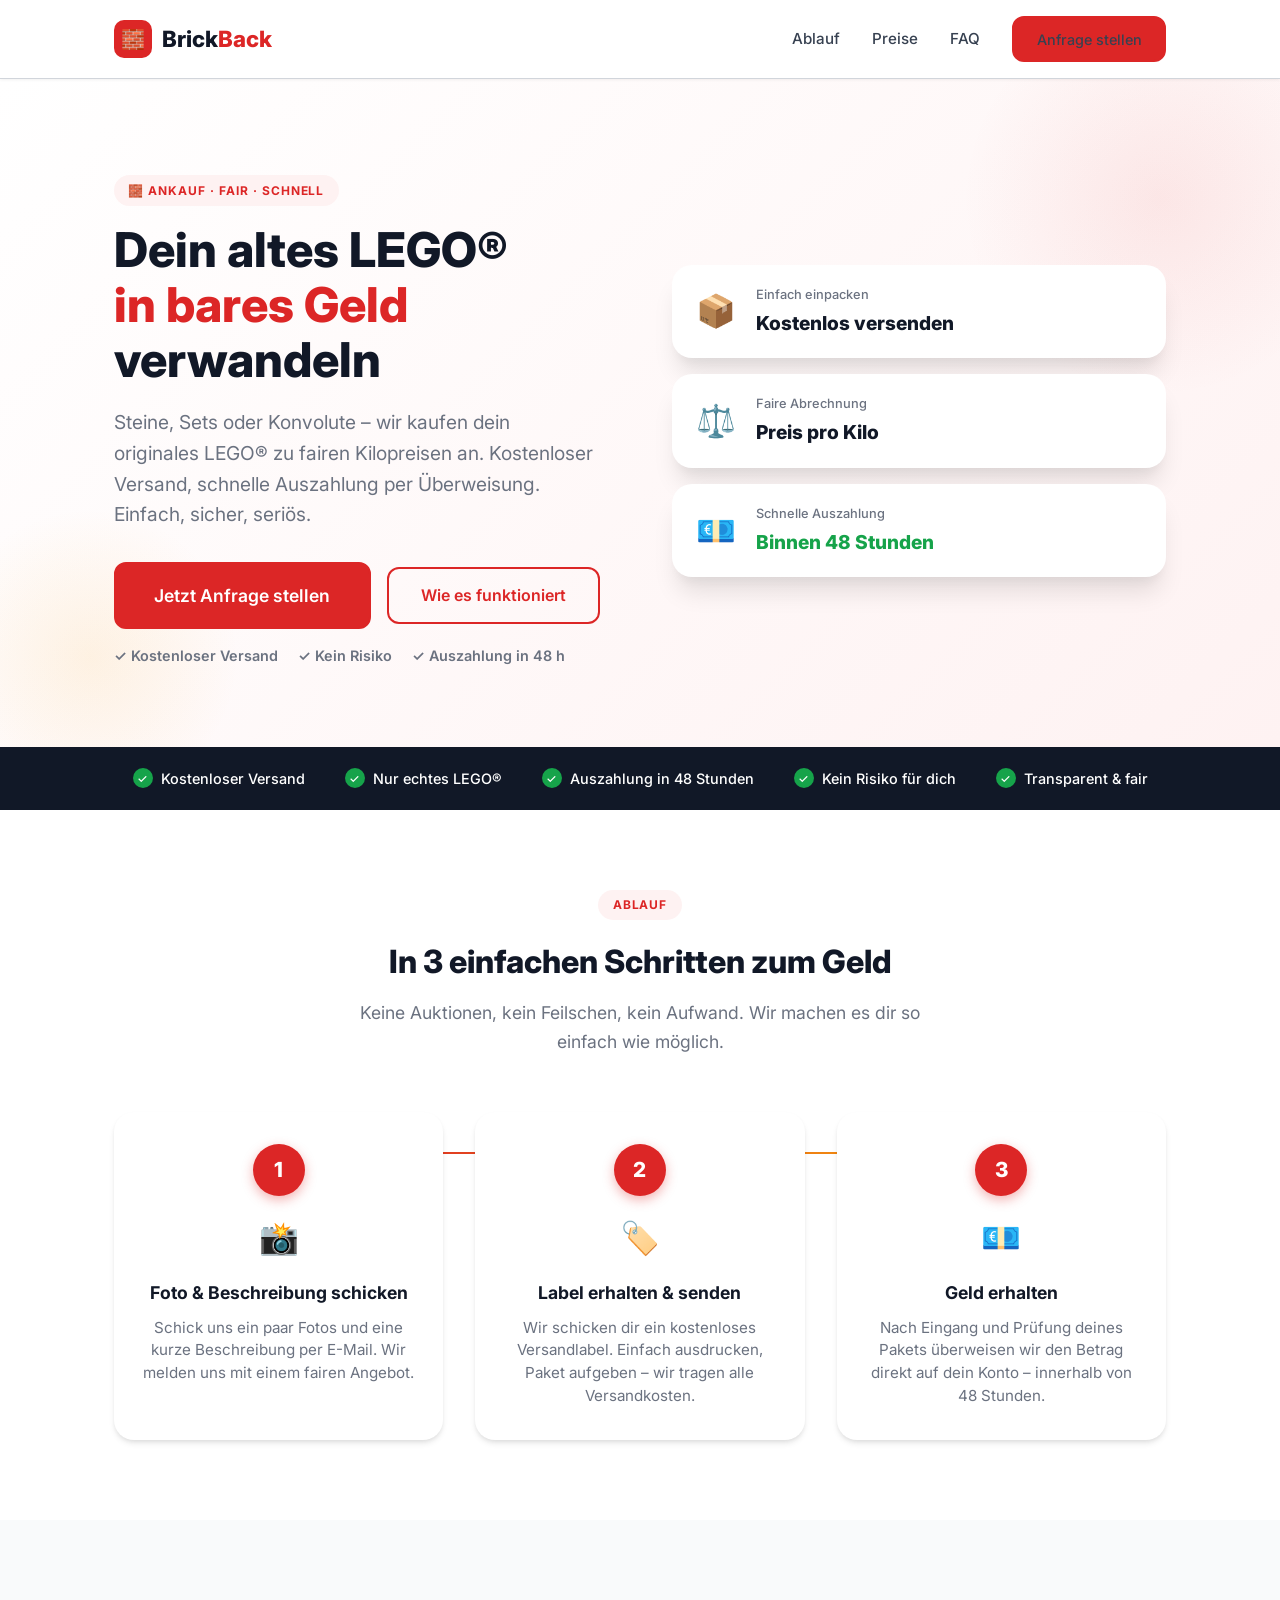
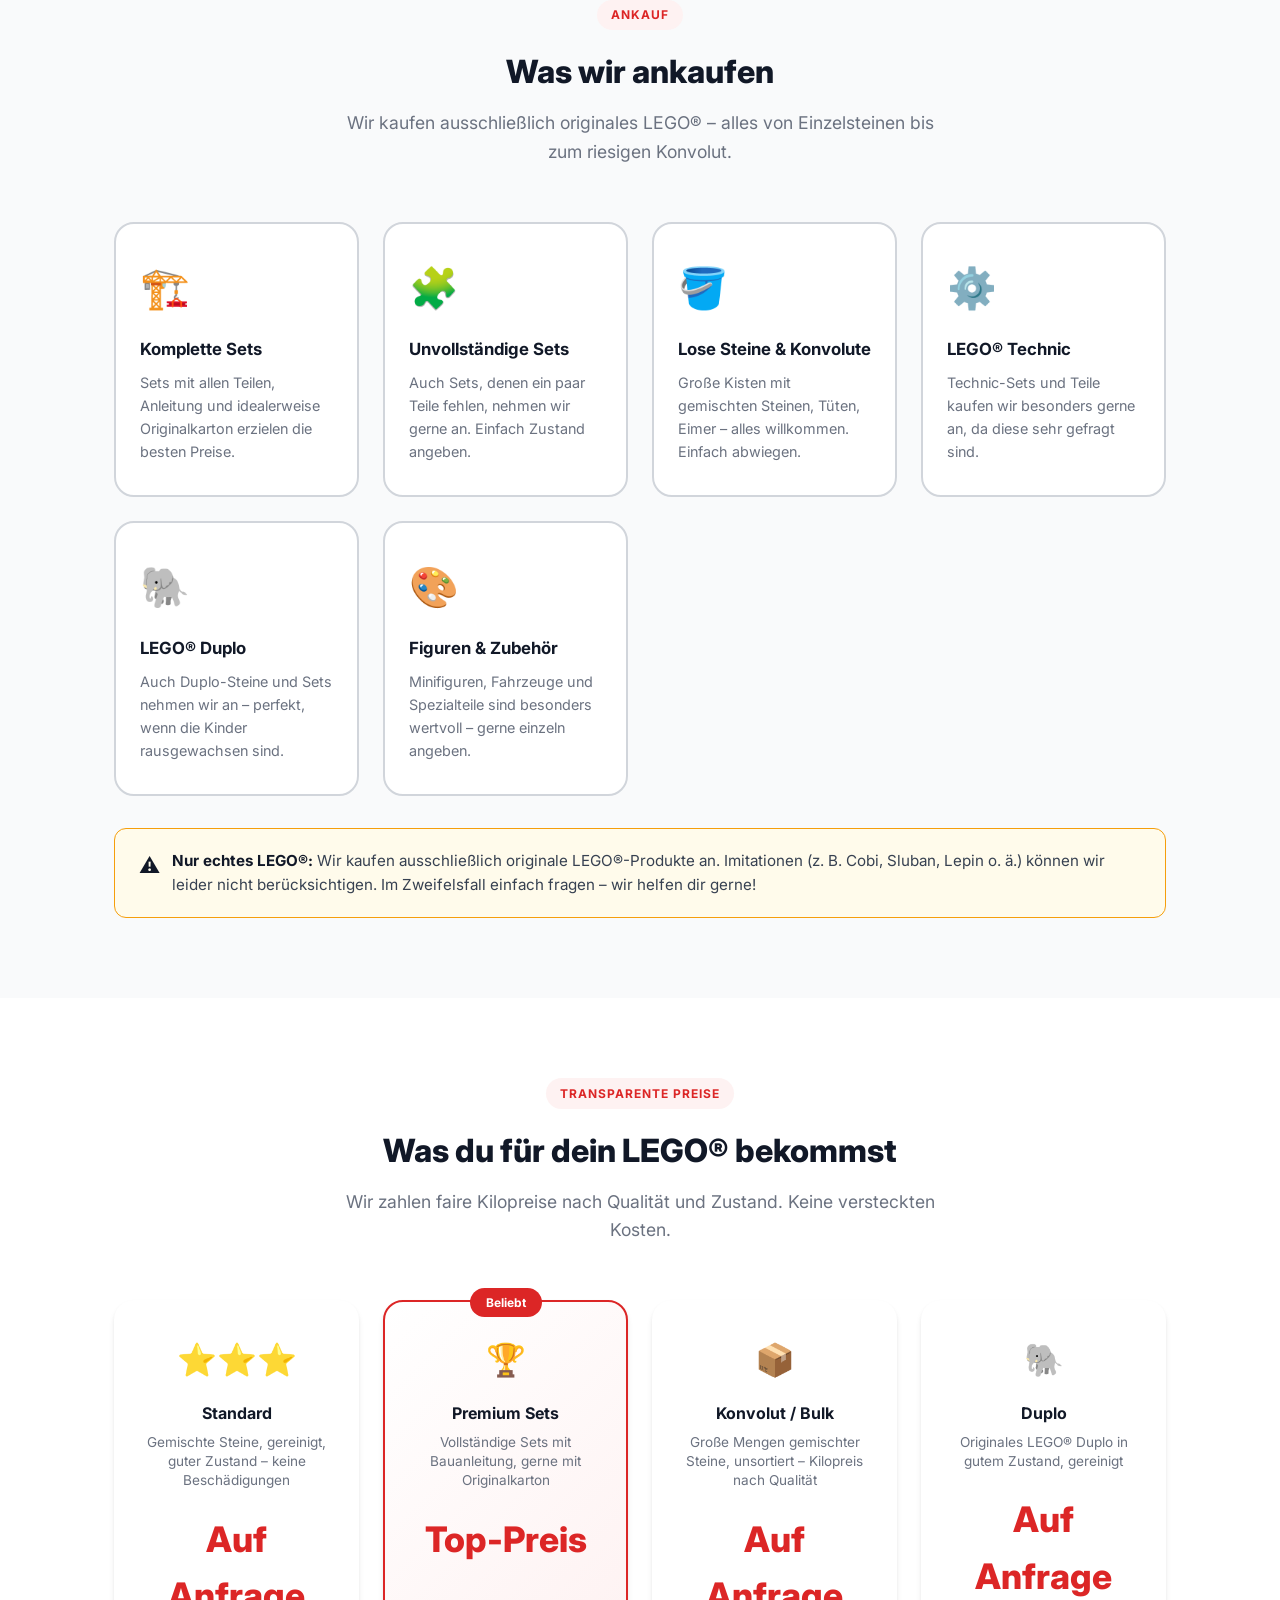
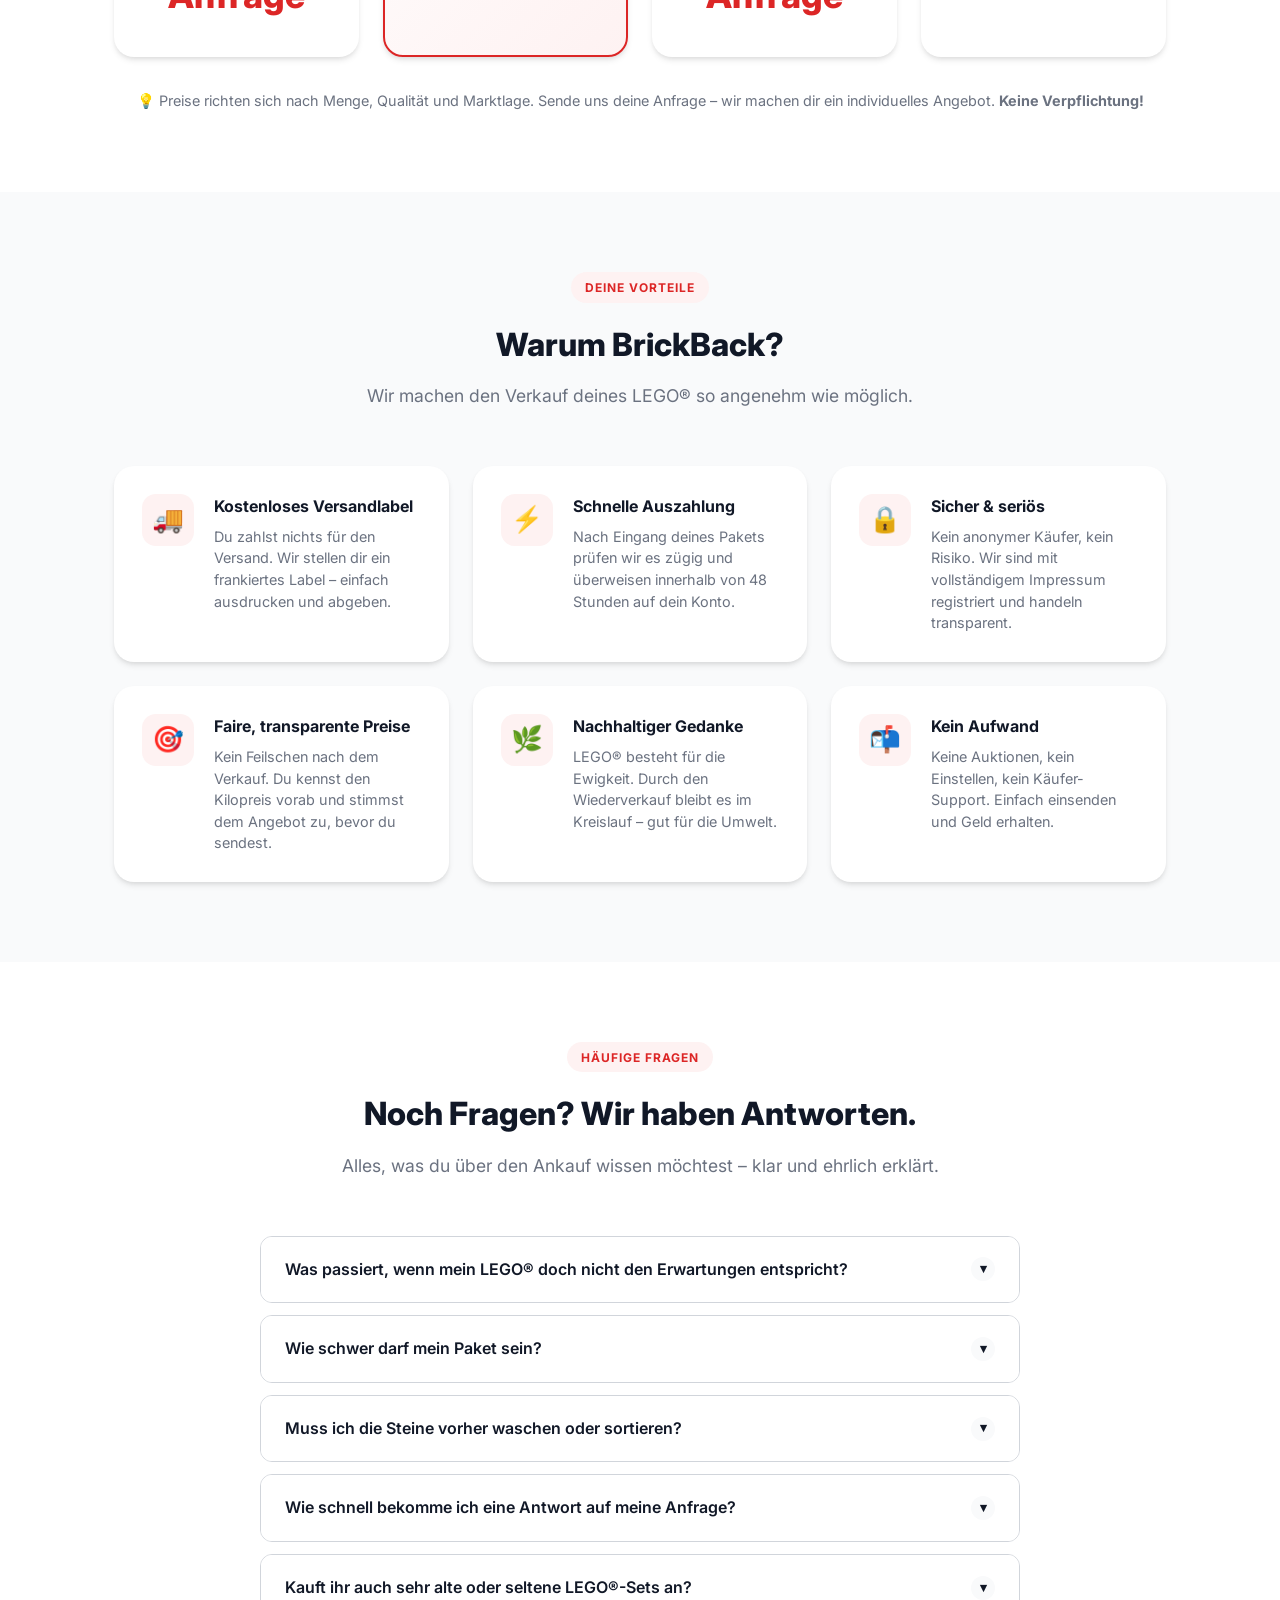
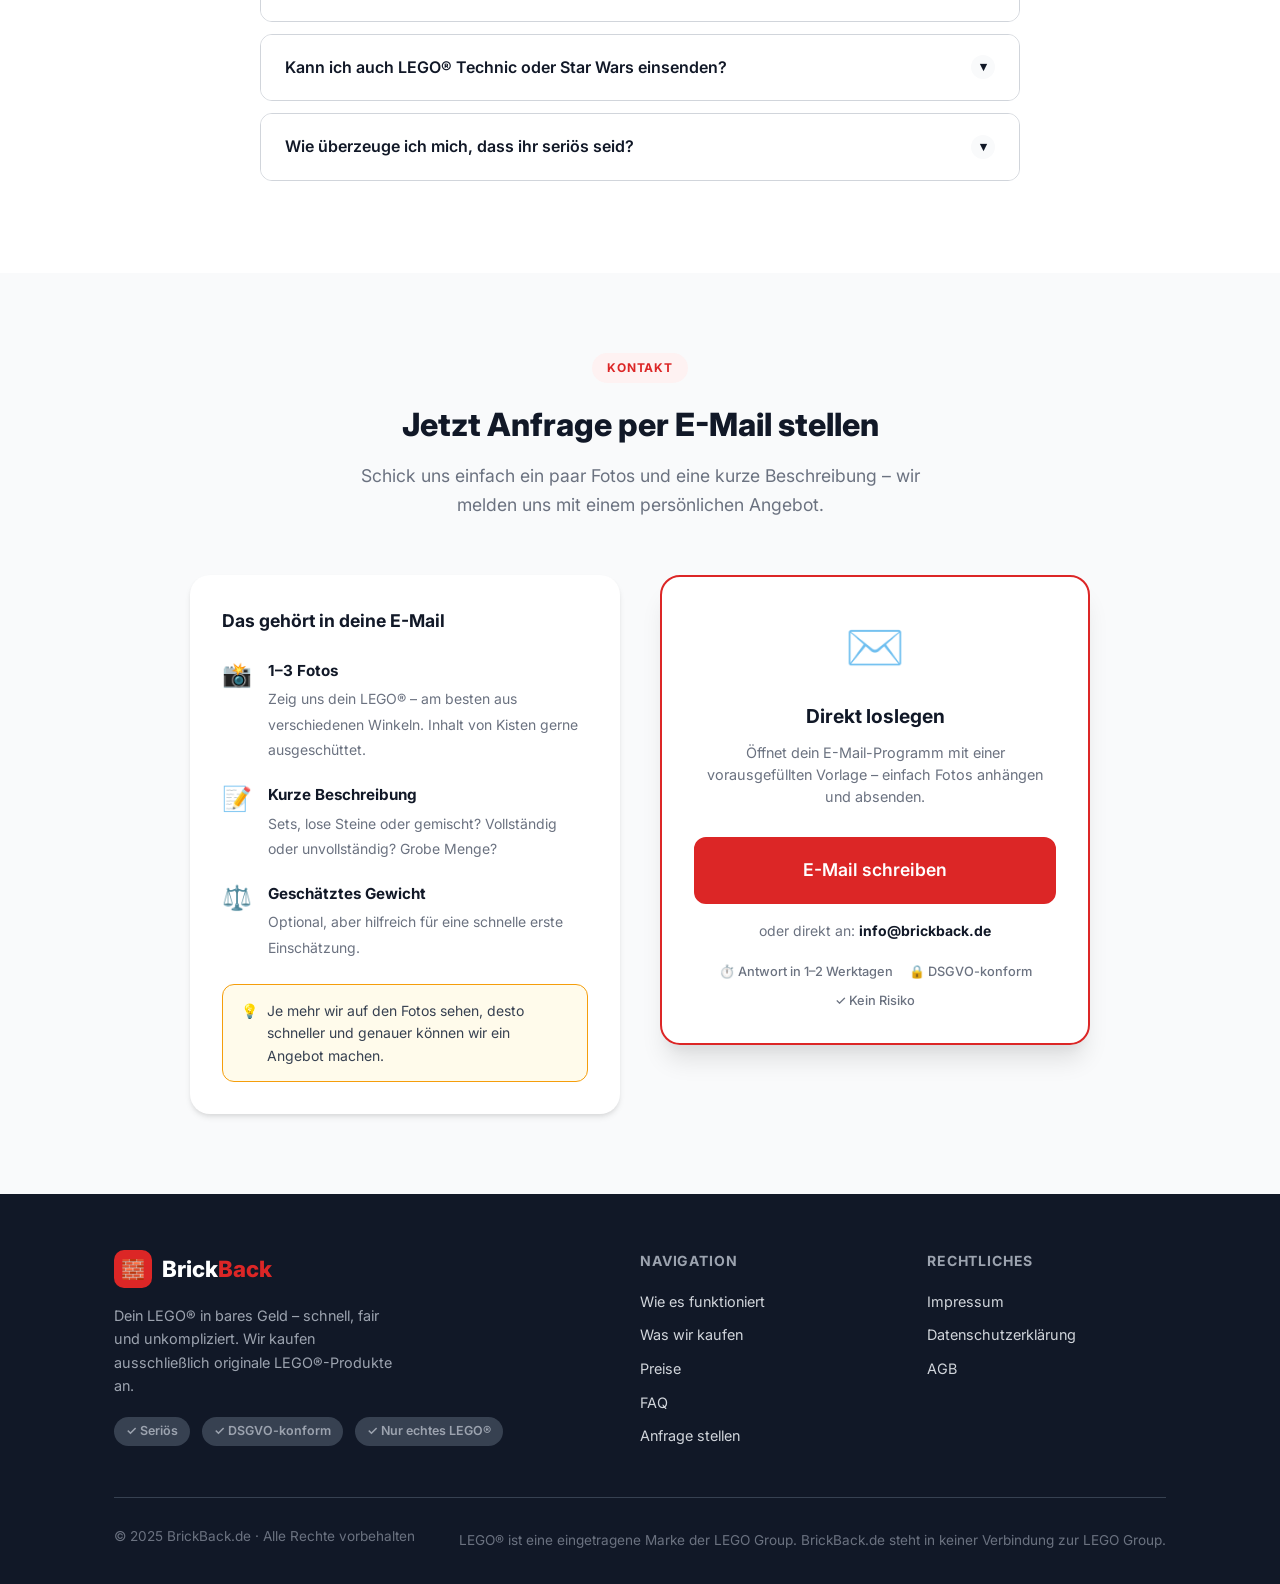
==== commit 177c363a: "Replace contact form with email CTA (photo + description flow) - Remove Formspree form, JS form hand" ====
--- a/index.html
+++ b/index.html
@@ -177,9 +177,9 @@
     <div class="steps-grid">
       <div class="step reveal">
         <div class="step-number" aria-label="Schritt 1">1</div>
-        <div class="step-icon" aria-hidden="true">✉️</div>
-        <h3>Anfrage stellen</h3>
-        <p>Beschreibe kurz, was du verkaufen möchtest – Menge, Art und Zustand deines LEGO®. Das geht in wenigen Minuten.</p>
+        <div class="step-icon" aria-hidden="true">📸</div>
+        <h3>Foto & Beschreibung schicken</h3>
+        <p>Schick uns ein paar Fotos und eine kurze Beschreibung per E-Mail. Wir melden uns mit einem fairen Angebot.</p>
       </div>
 
       <div class="step reveal">
@@ -431,118 +431,77 @@
           <span class="faq-chevron" aria-hidden="true">▾</span>
         </div>
         <div class="faq-answer">
-          Sehr verständlich! Wir haben ein vollständiges <a href="impressum.html">Impressum</a> mit echter Adresse und Kontaktmöglichkeit. Unser Prozess ist transparent: Du sendest erst nach Zusage eines Preises. Falls du Fragen hast, erreichst du uns jederzeit per E-Mail oder Telefon.
-        </div>
-      </div>
-    </div>
-  </div>
-</section>
-
-<!-- ===== Kontakt / Formular ===== -->
+          Sehr verständlich! Wir haben ein vollständiges <a href="impressum.html">Impressum</a> mit echter Adresse und Kontaktmöglichkeit. Unser Prozess ist transparent: Du schickst uns Fotos, wir machen ein Angebot – du sendest das Paket erst, wenn du zugestimmt hast. Keine Vorleistung, kein Risiko.
+        </div>
+      </div>
+    </div>
+  </div>
+</section>
+
+<!-- ===== Kontakt ===== -->
 <section class="section section--gray" id="kontakt" aria-labelledby="contact-heading">
   <div class="container">
-    <div class="contact-grid">
-      <div class="contact-info reveal">
-        <div class="badge">Kontakt</div>
-        <h2 id="contact-heading">Jetzt Anfrage stellen</h2>
-        <p>
-          Beschreibe kurz dein LEGO® und wir melden uns schnellstmöglich mit einem persönlichen Angebot.
-          Kein Risiko, keine Verpflichtung.
-        </p>
-        <div class="contact-details">
-          <div class="contact-detail">
-            <div class="icon" aria-hidden="true">📧</div>
-            <span>info@brickback.de</span>
-          </div>
-          <div class="contact-detail">
-            <div class="icon" aria-hidden="true">⏱️</div>
-            <span>Antwort innerhalb von 1–2 Werktagen</span>
-          </div>
-          <div class="contact-detail">
-            <div class="icon" aria-hidden="true">🔒</div>
-            <span>Deine Daten sind bei uns sicher (DSGVO)</span>
-          </div>
-        </div>
-      </div>
-
-      <div class="form-card reveal">
-        <!--
-          FORMSPREE EINRICHTUNG:
-          1. Kostenlos registrieren auf https://formspree.io
-          2. Neues Formular erstellen
-          3. Die ID (z. B. "xkgnopqa") in der action-URL unten eintragen:
-             action="https://formspree.io/f/DEINE-ID"
-        -->
-        <form
-          id="contact-form"
-          action="https://formspree.io/f/DEINE-FORMSPREE-ID"
-          method="POST"
-          novalidate
-          aria-label="Ankauf-Anfrage Formular"
+    <div class="section-header reveal">
+      <div class="badge">Kontakt</div>
+      <h2 id="contact-heading">Jetzt Anfrage per E-Mail stellen</h2>
+      <p>Schick uns einfach ein paar Fotos und eine kurze Beschreibung – wir melden uns mit einem persönlichen Angebot.</p>
+    </div>
+
+    <div class="contact-email-layout reveal">
+
+      <div class="email-checklist">
+        <h3>Das gehört in deine E-Mail</h3>
+        <ul class="email-checklist-items">
+          <li>
+            <div class="checklist-icon" aria-hidden="true">📸</div>
+            <div>
+              <strong>1–3 Fotos</strong>
+              <span>Zeig uns dein LEGO® – am besten aus verschiedenen Winkeln. Inhalt von Kisten gerne ausgeschüttet.</span>
+            </div>
+          </li>
+          <li>
+            <div class="checklist-icon" aria-hidden="true">📝</div>
+            <div>
+              <strong>Kurze Beschreibung</strong>
+              <span>Sets, lose Steine oder gemischt? Vollständig oder unvollständig? Grobe Menge?</span>
+            </div>
+          </li>
+          <li>
+            <div class="checklist-icon" aria-hidden="true">⚖️</div>
+            <div>
+              <strong>Geschätztes Gewicht</strong>
+              <span>Optional, aber hilfreich für eine schnelle erste Einschätzung.</span>
+            </div>
+          </li>
+        </ul>
+
+        <div class="email-note">
+          <span aria-hidden="true">💡</span>
+          Je mehr wir auf den Fotos sehen, desto schneller und genauer können wir ein Angebot machen.
+        </div>
+      </div>
+
+      <div class="email-cta-card">
+        <div class="email-cta-icon" aria-hidden="true">✉️</div>
+        <h3>Direkt loslegen</h3>
+        <p>Öffnet dein E-Mail-Programm mit einer vorausgefüllten Vorlage – einfach Fotos anhängen und absenden.</p>
+        <a
+          href="mailto:info@brickback.de?subject=LEGO%20Ankauf%20Anfrage&body=Hallo%20BrickBack-Team%2C%0A%0Aich%20m%C3%B6chte%20mein%20LEGO%C2%AE%20verkaufen%20und%20h%C3%A4tte%20gerne%20ein%20Angebot.%0A%0A---%20Meine%20Angaben%20---%0A%0ABeschreibung%20(Sets%2C%20lose%20Steine%2C%20gemischt%20...%3F)%3A%0A%0AZustand%3A%0A%0AGeschätztes%20Gewicht%20(optional)%3A%0A%0A---%0A(Bitte%201%E2%80%933%20Fotos%20anh%C3%A4ngen)%0A%0AViele%20Gr%C3%BC%C3%9Fe"
+          class="btn btn-primary btn-large"
+          style="width:100%; justify-content:center; margin-top:.5rem;"
         >
-          <div class="form-row">
-            <div class="form-group">
-              <label for="name">Dein Name <span class="req" aria-label="Pflichtfeld">*</span></label>
-              <input type="text" id="name" name="name" placeholder="Max Mustermann" required autocomplete="name" />
-            </div>
-            <div class="form-group">
-              <label for="email">E-Mail-Adresse <span class="req" aria-label="Pflichtfeld">*</span></label>
-              <input type="email" id="email" name="email" placeholder="max@beispiel.de" required autocomplete="email" />
-            </div>
-          </div>
-
-          <div class="form-row">
-            <div class="form-group">
-              <label for="phone">Telefon (optional)</label>
-              <input type="tel" id="phone" name="phone" placeholder="+49 123 456789" autocomplete="tel" />
-            </div>
-            <div class="form-group">
-              <label for="weight">Geschätztes Gewicht (kg)</label>
-              <input type="number" id="weight" name="weight" placeholder="z. B. 5" min="1" max="9999" />
-            </div>
-          </div>
-
-          <div class="form-group">
-            <label for="description">Beschreibung deines LEGO® <span class="req" aria-label="Pflichtfeld">*</span></label>
-            <textarea
-              id="description"
-              name="description"
-              placeholder="Bitte beschreibe, was du verkaufen möchtest: Sind es komplette Sets? Loose Steine? Ungefähre Menge? Zustand? Je mehr Infos, desto besser können wir ein Angebot machen."
-              required
-            ></textarea>
-            <p class="form-hint">Je mehr Details, desto genauer unser Angebot.</p>
-          </div>
-
-          <div class="form-group">
-            <label for="source">Wie hast du uns gefunden? (optional)</label>
-            <select id="source" name="source">
-              <option value="">Bitte wählen…</option>
-              <option value="google">Google / Suchmaschine</option>
-              <option value="empfehlung">Empfehlung / Freunde</option>
-              <option value="social">Social Media</option>
-              <option value="ebay">eBay Kleinanzeigen</option>
-              <option value="sonstige">Sonstiges</option>
-            </select>
-          </div>
-
-          <!-- Honeypot for spam protection -->
-          <input type="text" name="_gotcha" style="display:none" tabindex="-1" autocomplete="off" />
-          <input type="hidden" name="_subject" value="Neue Ankauf-Anfrage – BrickBack.de" />
-
-          <button type="submit" class="btn btn-primary btn-large form-submit">
-            Jetzt Anfrage senden
-          </button>
-
-          <p class="form-privacy">
-            Mit dem Absenden stimmst du unserer <a href="datenschutz.html">Datenschutzerklärung</a> zu.
-            Deine Daten werden nur zur Bearbeitung deiner Anfrage verwendet.
-          </p>
-        </form>
-
-        <div id="form-success" class="form-success" role="status" aria-live="polite">
-          ✅ &nbsp; Danke! Deine Anfrage ist bei uns eingegangen. Wir melden uns bald bei dir.
-        </div>
-      </div>
+          E-Mail schreiben
+        </a>
+        <div class="email-address-display">
+          oder direkt an: <strong>info@brickback.de</strong>
+        </div>
+        <div class="email-meta">
+          <span>⏱️ Antwort in 1–2 Werktagen</span>
+          <span>🔒 DSGVO-konform</span>
+          <span>✓ Kein Risiko</span>
+        </div>
+      </div>
+
     </div>
   </div>
 </section>
--- a/assets/css/style.css
+++ b/assets/css/style.css
@@ -497,89 +497,92 @@
 }
 .faq-item.open .faq-answer { display: block; }
 
-/* ----- Contact / Form ----- */
-.contact-grid {
+/* ----- Contact / E-Mail CTA ----- */
+.contact-email-layout {
   display: grid;
-  grid-template-columns: 1fr 1.6fr;
-  gap: 3rem;
+  grid-template-columns: 1fr 1fr;
+  gap: 2.5rem;
   align-items: start;
-}
-.contact-info h2 { font-size: 1.8rem; font-weight: 800; margin-bottom: 1rem; }
-.contact-info p  { color: var(--gray-500); margin-bottom: 1.5rem; font-size: 1rem; }
-.contact-details { display: flex; flex-direction: column; gap: .75rem; }
-.contact-detail {
-  display: flex;
-  align-items: center;
-  gap: .75rem;
+  max-width: 900px;
+  margin: 0 auto;
+}
+
+.email-checklist {
+  background: var(--white);
+  border-radius: var(--radius-lg);
+  padding: 2rem;
+  box-shadow: var(--shadow);
+}
+.email-checklist h3 { font-size: 1.1rem; font-weight: 700; margin-bottom: 1.5rem; }
+.email-checklist-items {
+  list-style: none;
+  display: flex;
+  flex-direction: column;
+  gap: 1.25rem;
+}
+.email-checklist-items li {
+  display: flex;
+  gap: 1rem;
+  align-items: flex-start;
+}
+.checklist-icon {
+  font-size: 1.5rem;
+  flex-shrink: 0;
+  line-height: 1.3;
+}
+.email-checklist-items strong {
+  display: block;
   font-size: .95rem;
+  font-weight: 700;
+  margin-bottom: .2rem;
+}
+.email-checklist-items span {
+  font-size: .875rem;
+  color: var(--gray-500);
+  line-height: 1.5;
+}
+.email-note {
+  margin-top: 1.5rem;
+  background: var(--yellow-light);
+  border: 1px solid var(--yellow);
+  border-radius: var(--radius);
+  padding: .9rem 1.1rem;
+  font-size: .875rem;
   color: var(--gray-700);
-}
-.contact-detail .icon {
-  width: 40px; height: 40px;
-  background: var(--red-light);
-  border-radius: 10px;
-  display: flex;
-  align-items: center;
+  display: flex;
+  gap: .6rem;
+}
+
+.email-cta-card {
+  background: var(--white);
+  border-radius: var(--radius-lg);
+  padding: 2rem;
+  box-shadow: var(--shadow-xl);
+  border: 2px solid var(--red);
+  text-align: center;
+}
+.email-cta-icon { font-size: 3rem; margin-bottom: 1rem; }
+.email-cta-card h3 { font-size: 1.2rem; font-weight: 700; margin-bottom: .6rem; }
+.email-cta-card p  { font-size: .9rem; color: var(--gray-500); margin-bottom: 1.25rem; line-height: 1.55; }
+.email-address-display {
+  margin-top: 1rem;
+  font-size: .875rem;
+  color: var(--gray-500);
+}
+.email-address-display strong { color: var(--dark); }
+.email-meta {
+  display: flex;
   justify-content: center;
-  font-size: 1.1rem;
-  flex-shrink: 0;
-}
-
-.form-card {
-  background: var(--white);
-  border-radius: var(--radius-lg);
-  padding: 2.5rem;
-  box-shadow: var(--shadow-xl);
-  border: 1px solid var(--gray-300);
-}
-.form-group { margin-bottom: 1.25rem; }
-.form-row { display: grid; grid-template-columns: 1fr 1fr; gap: 1.25rem; }
-label {
-  display: block;
-  font-size: .875rem;
-  font-weight: 600;
-  color: var(--gray-700);
-  margin-bottom: .4rem;
-}
-label .req { color: var(--red); }
-input[type=text], input[type=email], input[type=tel],
-input[type=number], select, textarea {
-  width: 100%;
-  padding: .75rem 1rem;
-  border: 1.5px solid var(--gray-300);
-  border-radius: var(--radius);
-  font-size: .95rem;
-  font-family: inherit;
-  color: var(--dark);
-  background: var(--white);
-  transition: border-color var(--transition), box-shadow var(--transition);
-  outline: none;
-  -webkit-appearance: none;
-}
-input:focus, select:focus, textarea:focus {
-  border-color: var(--red);
-  box-shadow: 0 0 0 3px rgba(220,38,38,.12);
-}
-textarea { resize: vertical; min-height: 110px; }
-.form-hint { font-size: .8rem; color: var(--gray-500); margin-top: .3rem; }
-
-.form-submit { width: 100%; margin-top: .5rem; justify-content: center; }
-.form-privacy { text-align: center; font-size: .8rem; color: var(--gray-500); margin-top: .75rem; }
-.form-privacy a { color: var(--red); }
-
-.form-success {
-  display: none;
-  background: #F0FDF4;
-  border: 1.5px solid #16A34A;
-  border-radius: var(--radius);
-  padding: 1.25rem 1.5rem;
-  color: #15803D;
-  font-weight: 600;
-  text-align: center;
-  margin-top: 1rem;
-  gap: .5rem;
-  align-items: center;
-  justify-content: center;
+  flex-wrap: wrap;
+  gap: .5rem 1rem;
+  margin-top: 1.25rem;
+  font-size: .8rem;
+  color: var(--gray-500);
+  font-weight: 500;
+}
+
+@media (max-width: 640px) {
+  .contact-email-layout { grid-template-columns: 1fr; }
 }
 
 /* ----- Footer ----- */
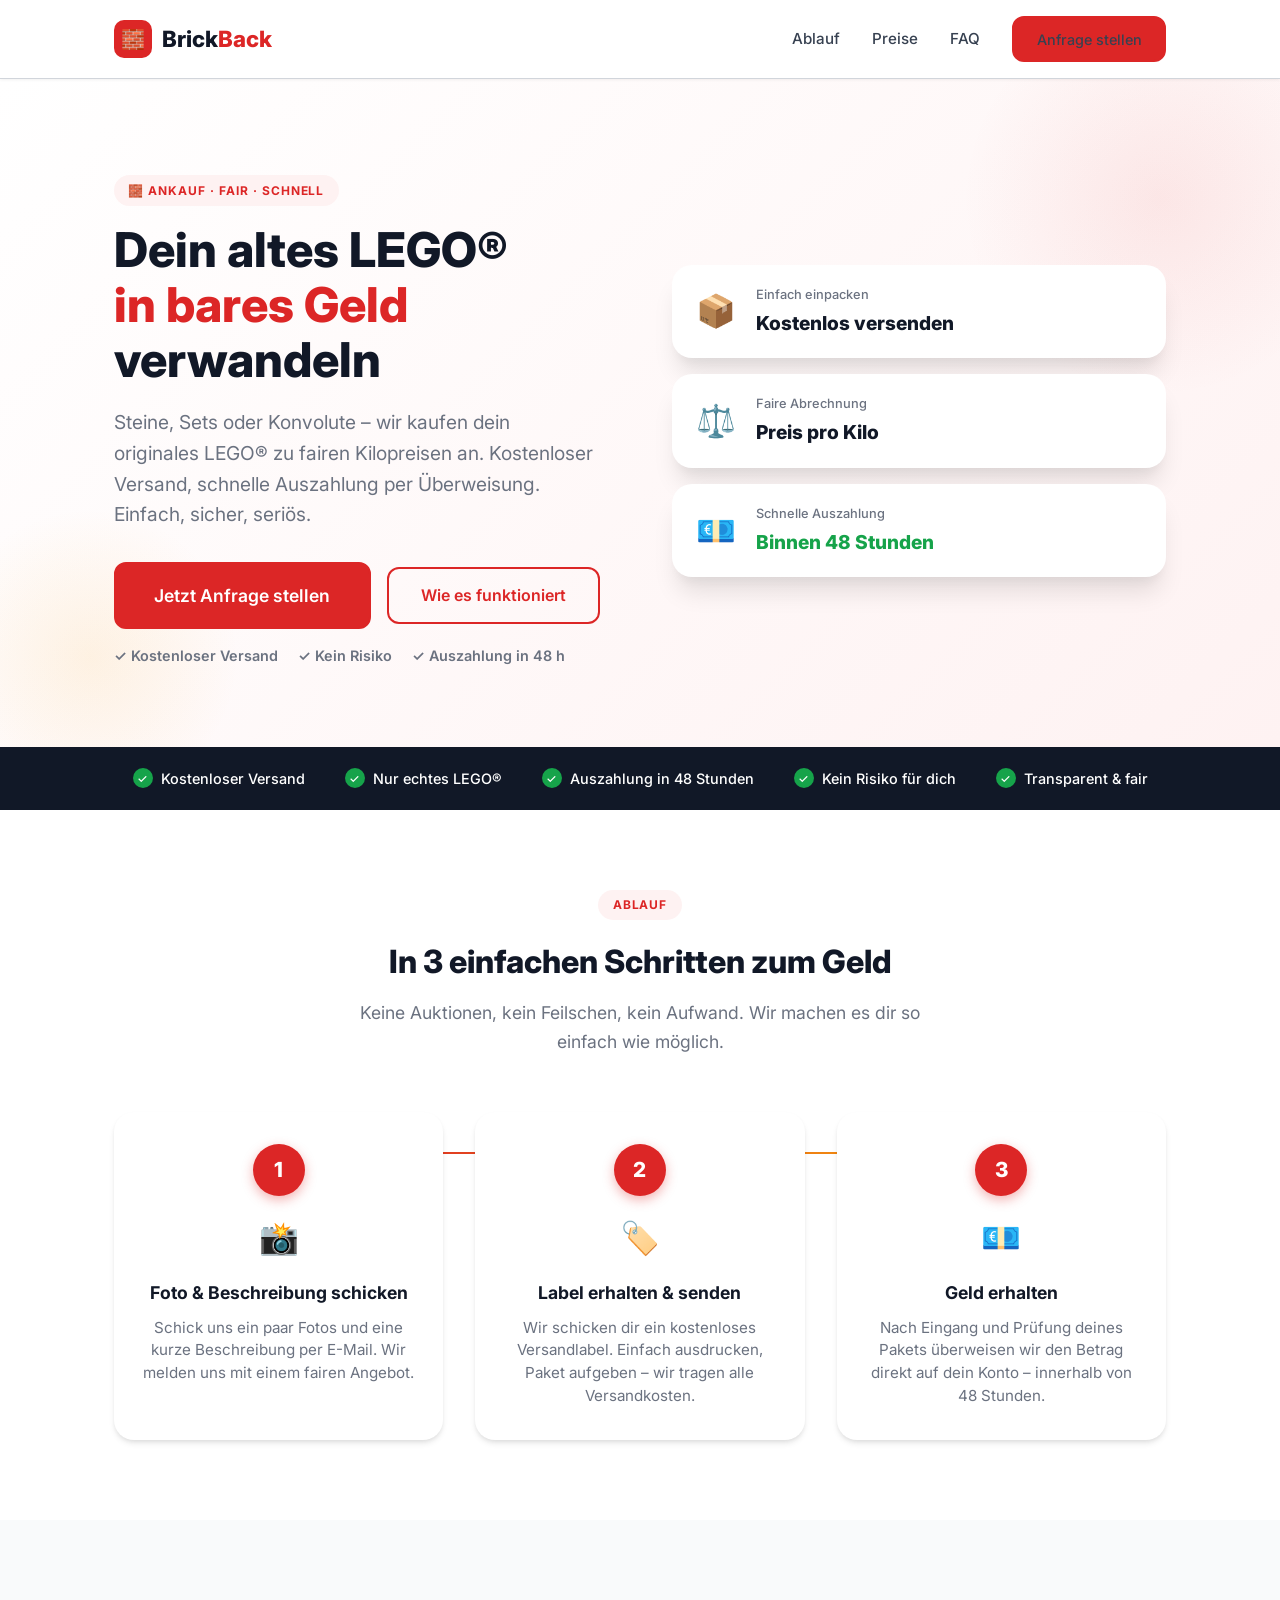
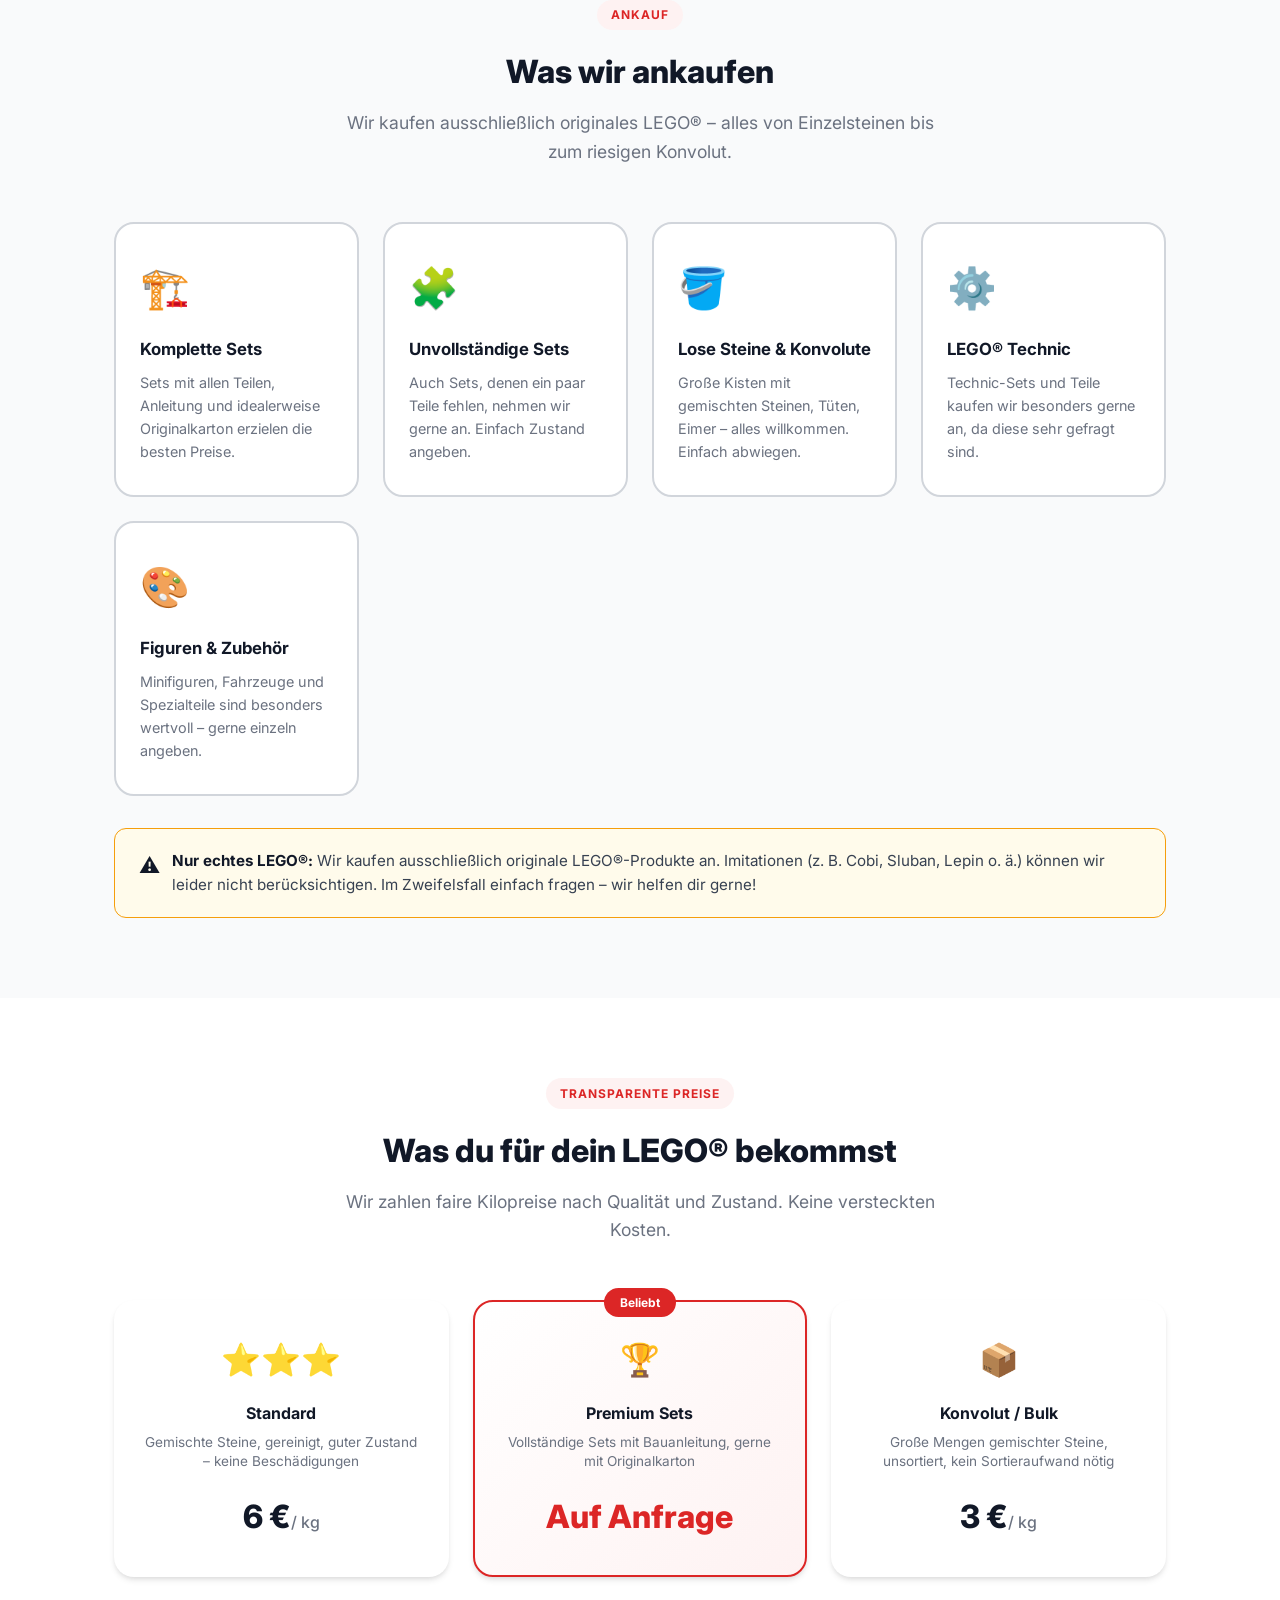
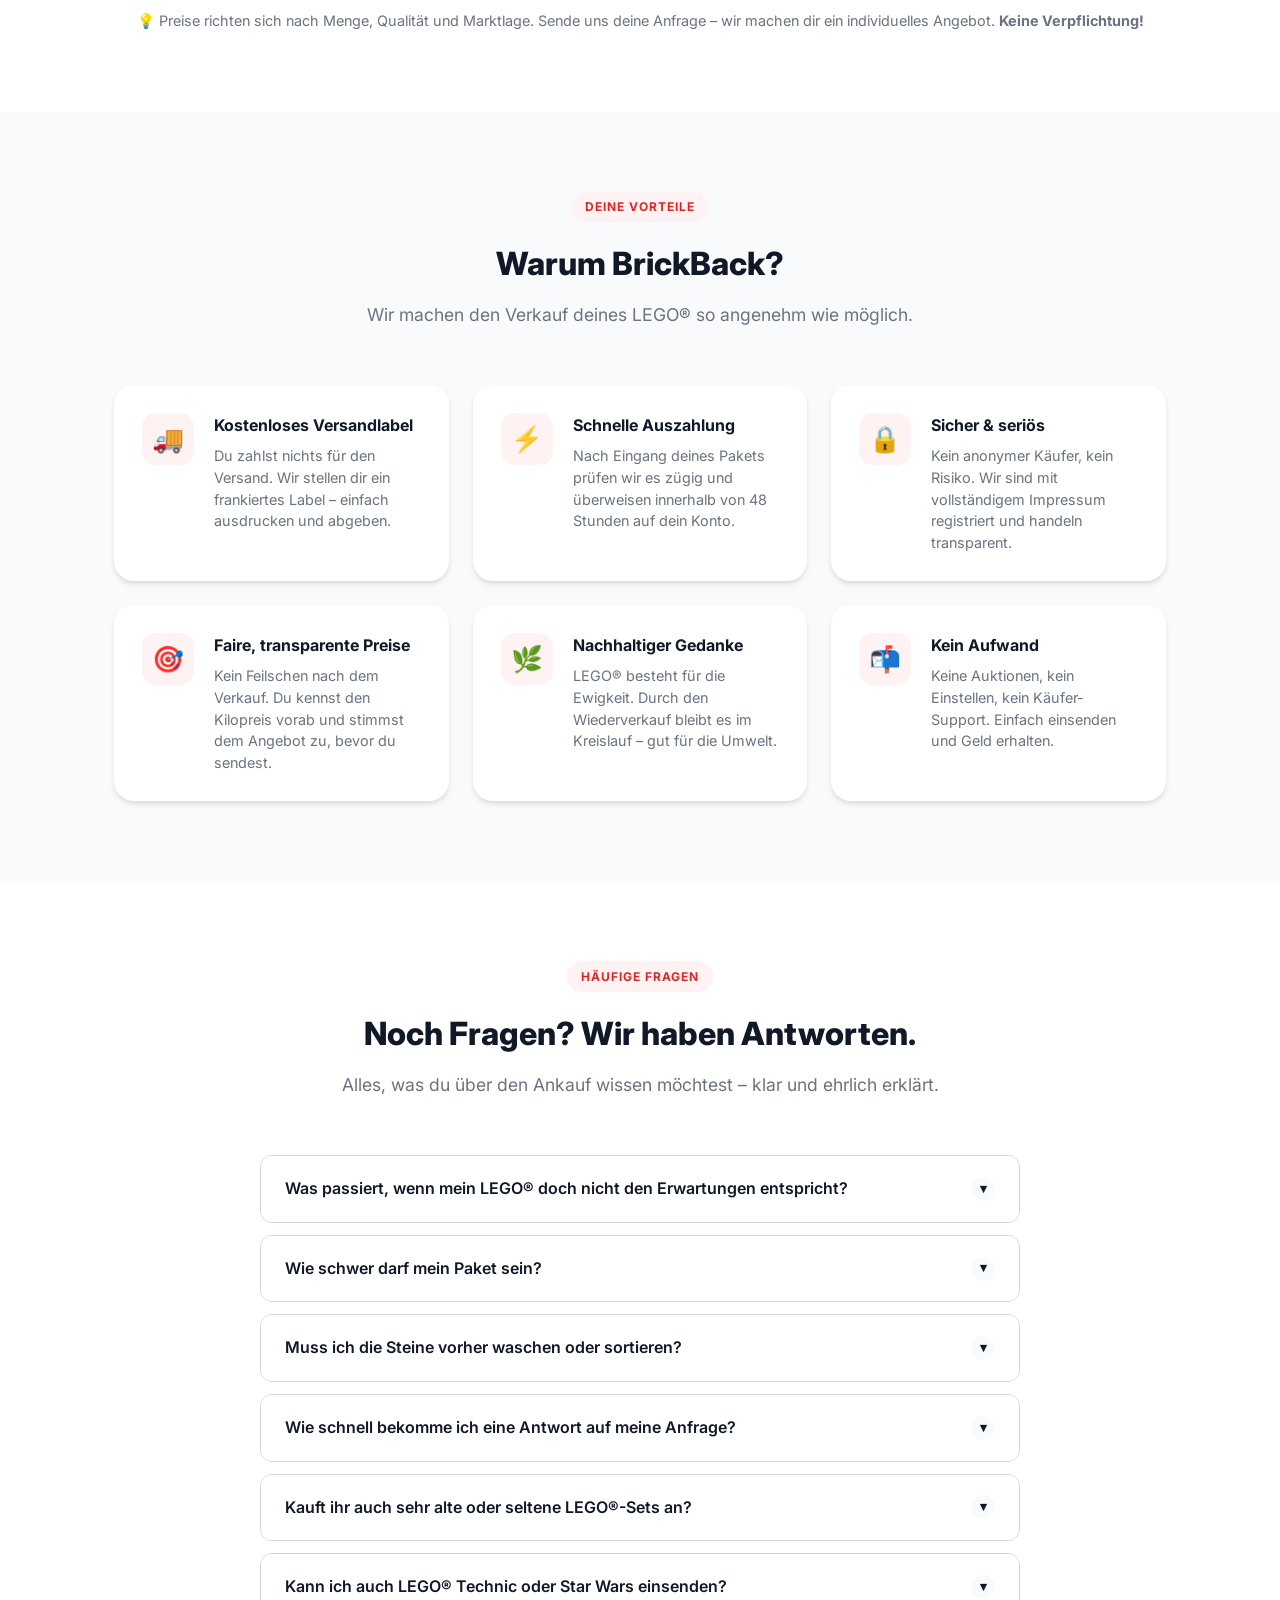
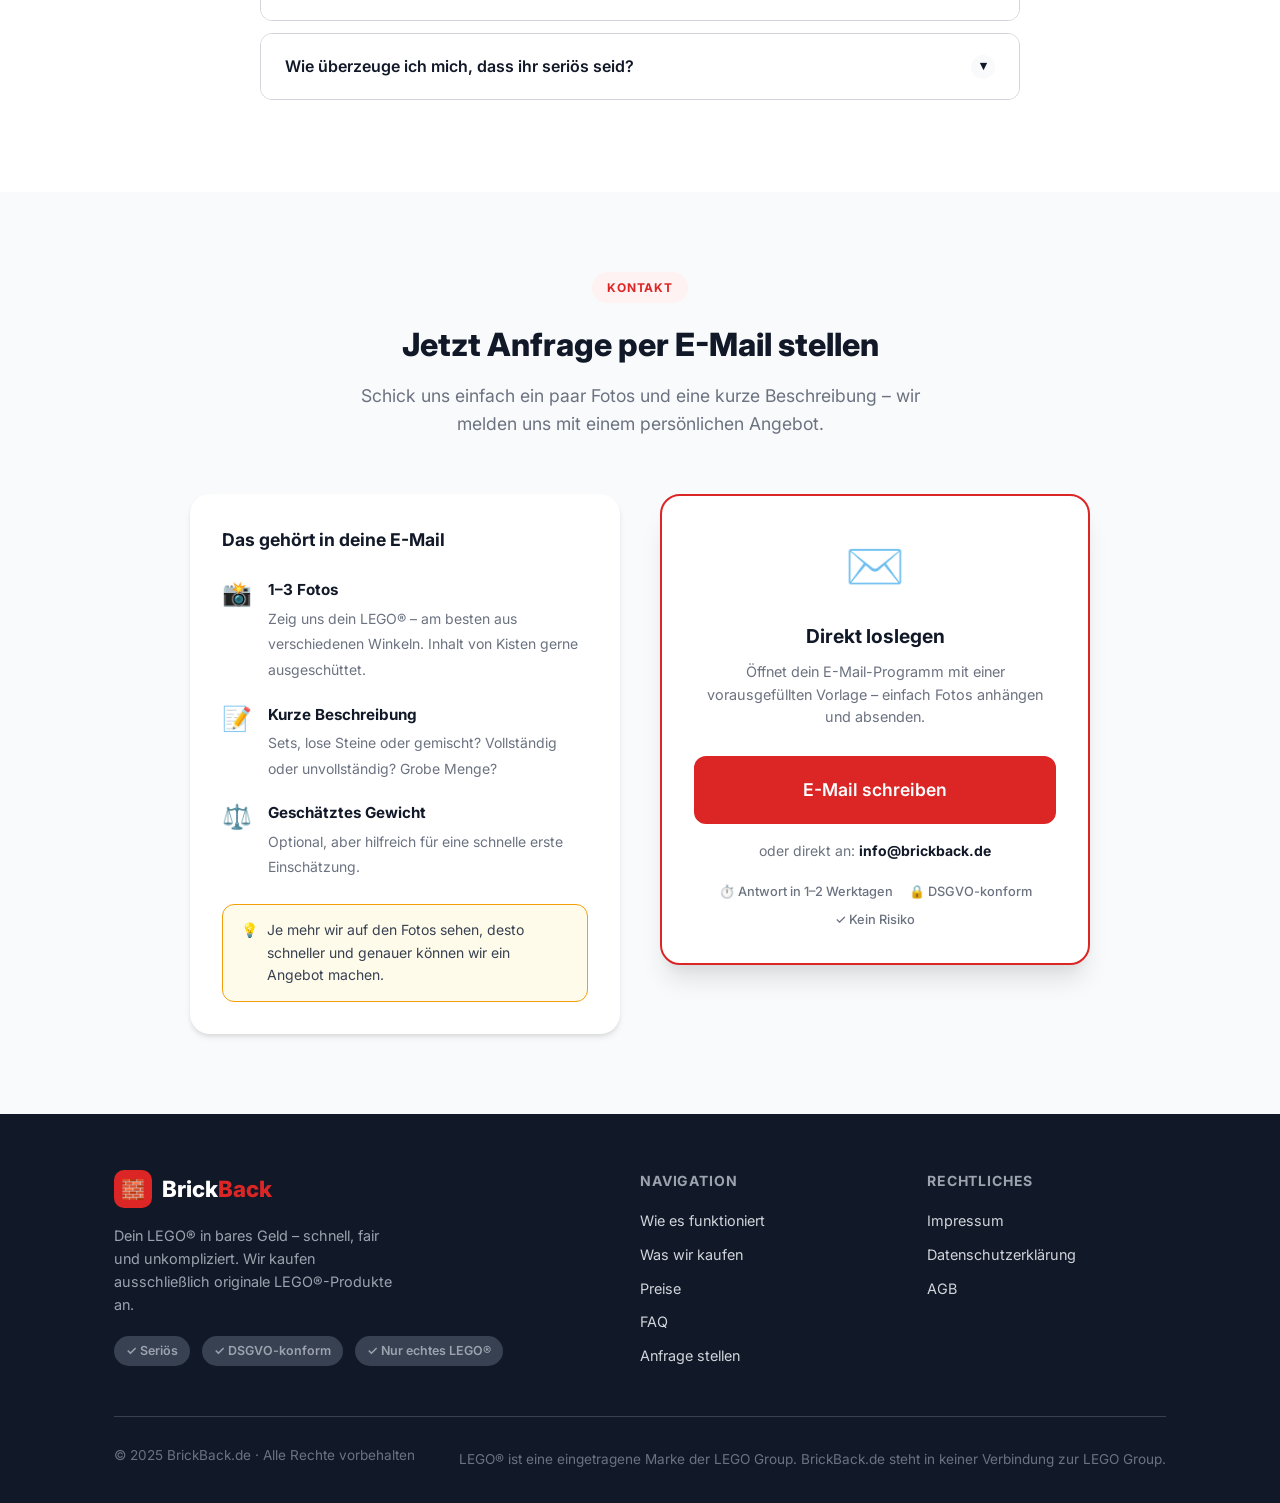
==== commit 46cfe21e: "Update pricing: Standard 6€/kg, Bulk 3€/kg, Premium on request; remove Duplo Co-Authored-By: Claude " ====
--- a/index.html
+++ b/index.html
@@ -229,11 +229,7 @@
         <h3>LEGO® Technic</h3>
         <p>Technic-Sets und Teile kaufen wir besonders gerne an, da diese sehr gefragt sind.</p>
       </div>
-      <div class="buy-card reveal">
-        <div class="icon" aria-hidden="true">🐘</div>
-        <h3>LEGO® Duplo</h3>
-        <p>Auch Duplo-Steine und Sets nehmen wir an – perfekt, wenn die Kinder rausgewachsen sind.</p>
-      </div>
+
       <div class="buy-card reveal">
         <div class="icon" aria-hidden="true">🎨</div>
         <h3>Figuren & Zubehör</h3>
@@ -266,7 +262,7 @@
         <div class="quality-icon" aria-hidden="true">⭐⭐⭐</div>
         <h3>Standard</h3>
         <p class="desc">Gemischte Steine, gereinigt, guter Zustand – keine Beschädigungen</p>
-        <div class="price">Auf Anfrage<span></span></div>
+        <div class="price">6 €<span>/ kg</span></div>
       </div>
 
       <div class="pricing-card featured reveal">
@@ -274,21 +270,14 @@
         <div class="quality-icon" aria-hidden="true">🏆</div>
         <h3>Premium Sets</h3>
         <p class="desc">Vollständige Sets mit Bauanleitung, gerne mit Originalkarton</p>
-        <div class="price">Top-Preis<span></span></div>
+        <div class="price">Auf Anfrage<span></span></div>
       </div>
 
       <div class="pricing-card reveal">
         <div class="quality-icon" aria-hidden="true">📦</div>
         <h3>Konvolut / Bulk</h3>
-        <p class="desc">Große Mengen gemischter Steine, unsortiert – Kilopreis nach Qualität</p>
-        <div class="price">Auf Anfrage<span></span></div>
-      </div>
-
-      <div class="pricing-card reveal">
-        <div class="quality-icon" aria-hidden="true">🐘</div>
-        <h3>Duplo</h3>
-        <p class="desc">Originales LEGO® Duplo in gutem Zustand, gereinigt</p>
-        <div class="price">Auf Anfrage<span></span></div>
+        <p class="desc">Große Mengen gemischter Steine, unsortiert, kein Sortieraufwand nötig</p>
+        <div class="price">3 €<span>/ kg</span></div>
       </div>
     </div>
 
--- a/assets/css/style.css
+++ b/assets/css/style.css
@@ -407,11 +407,13 @@
 .pricing-card h3 { font-size: 1rem; font-weight: 700; margin-bottom: .4rem; }
 .pricing-card .desc { font-size: .85rem; color: var(--gray-500); margin-bottom: 1.25rem; line-height: 1.4; }
 .pricing-card .price {
-  font-size: 2.2rem;
+  font-size: 2rem;
   font-weight: 800;
-  color: var(--red);
+  color: var(--dark);
+  margin-top: .5rem;
 }
 .pricing-card .price span { font-size: 1rem; font-weight: 500; color: var(--gray-500); }
+.pricing-card.featured .price { color: var(--red); }
 .pricing-note {
   text-align: center;
   margin-top: 2rem;
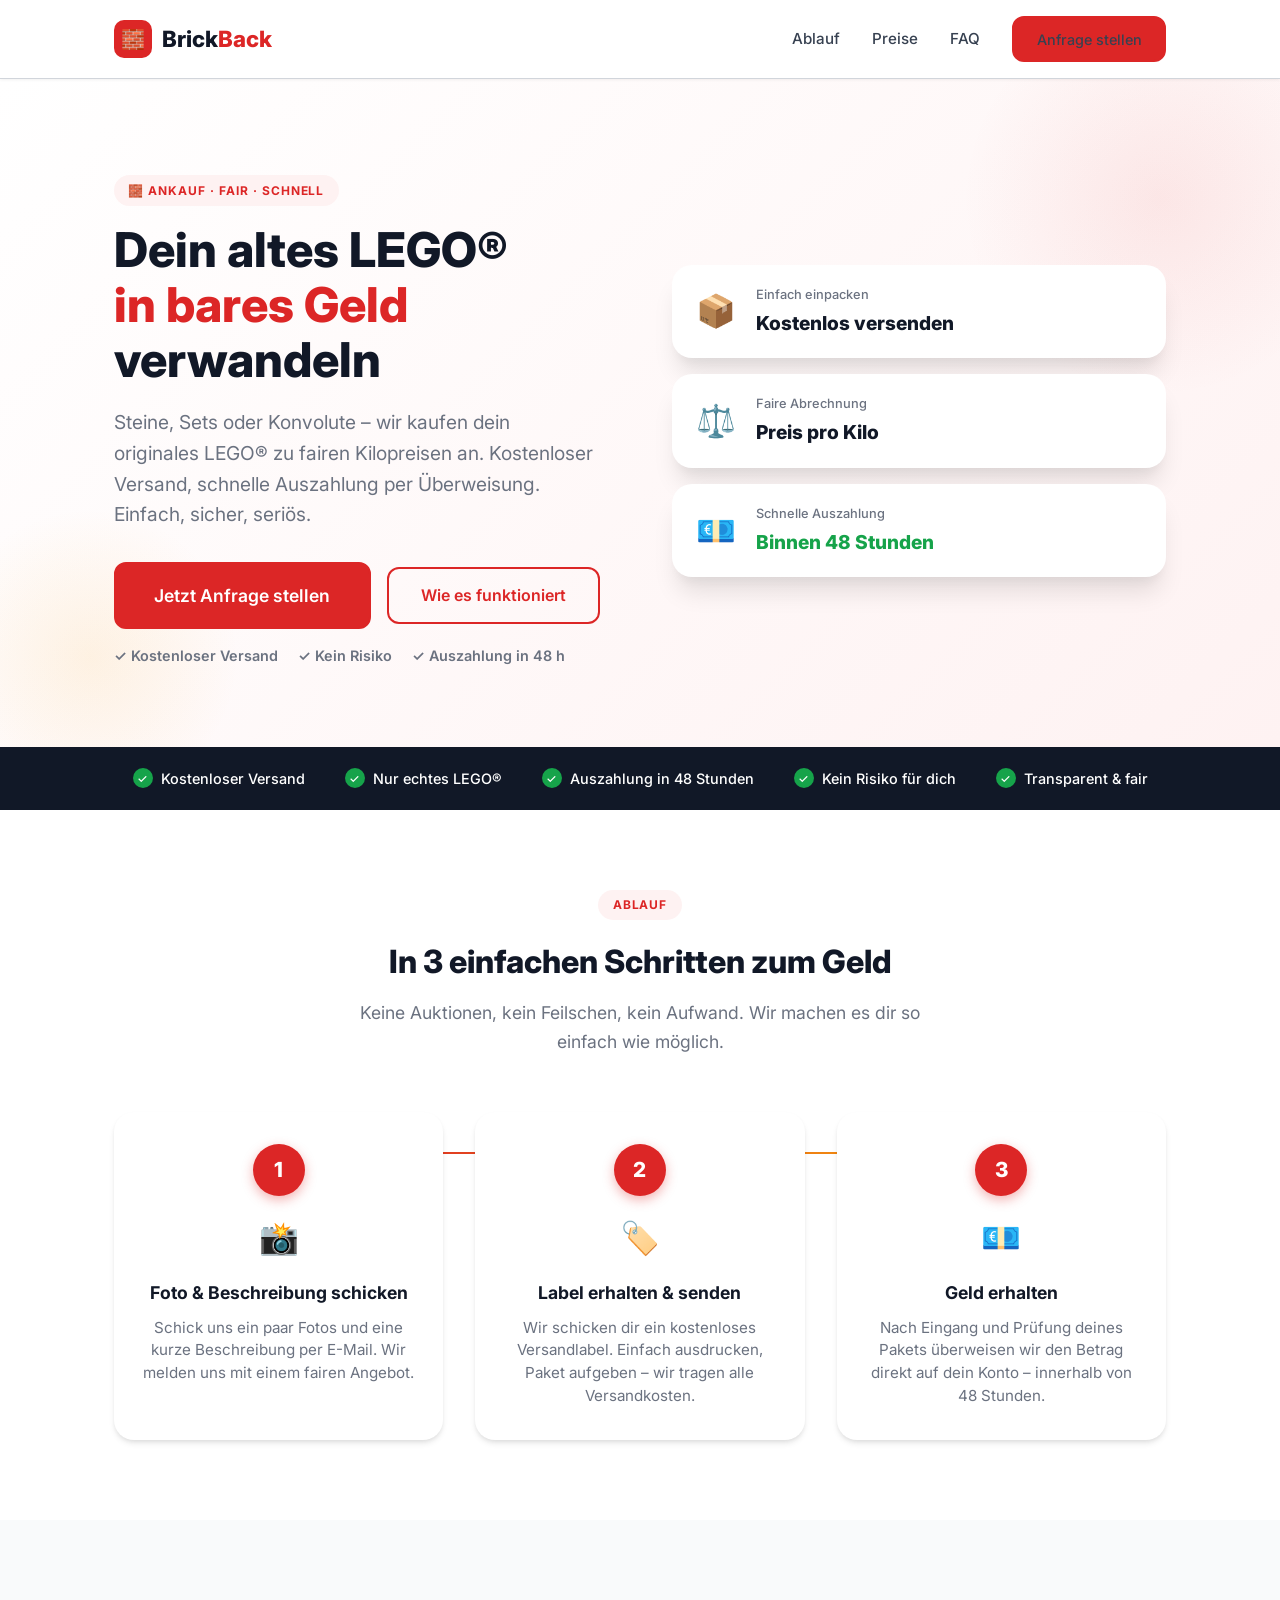
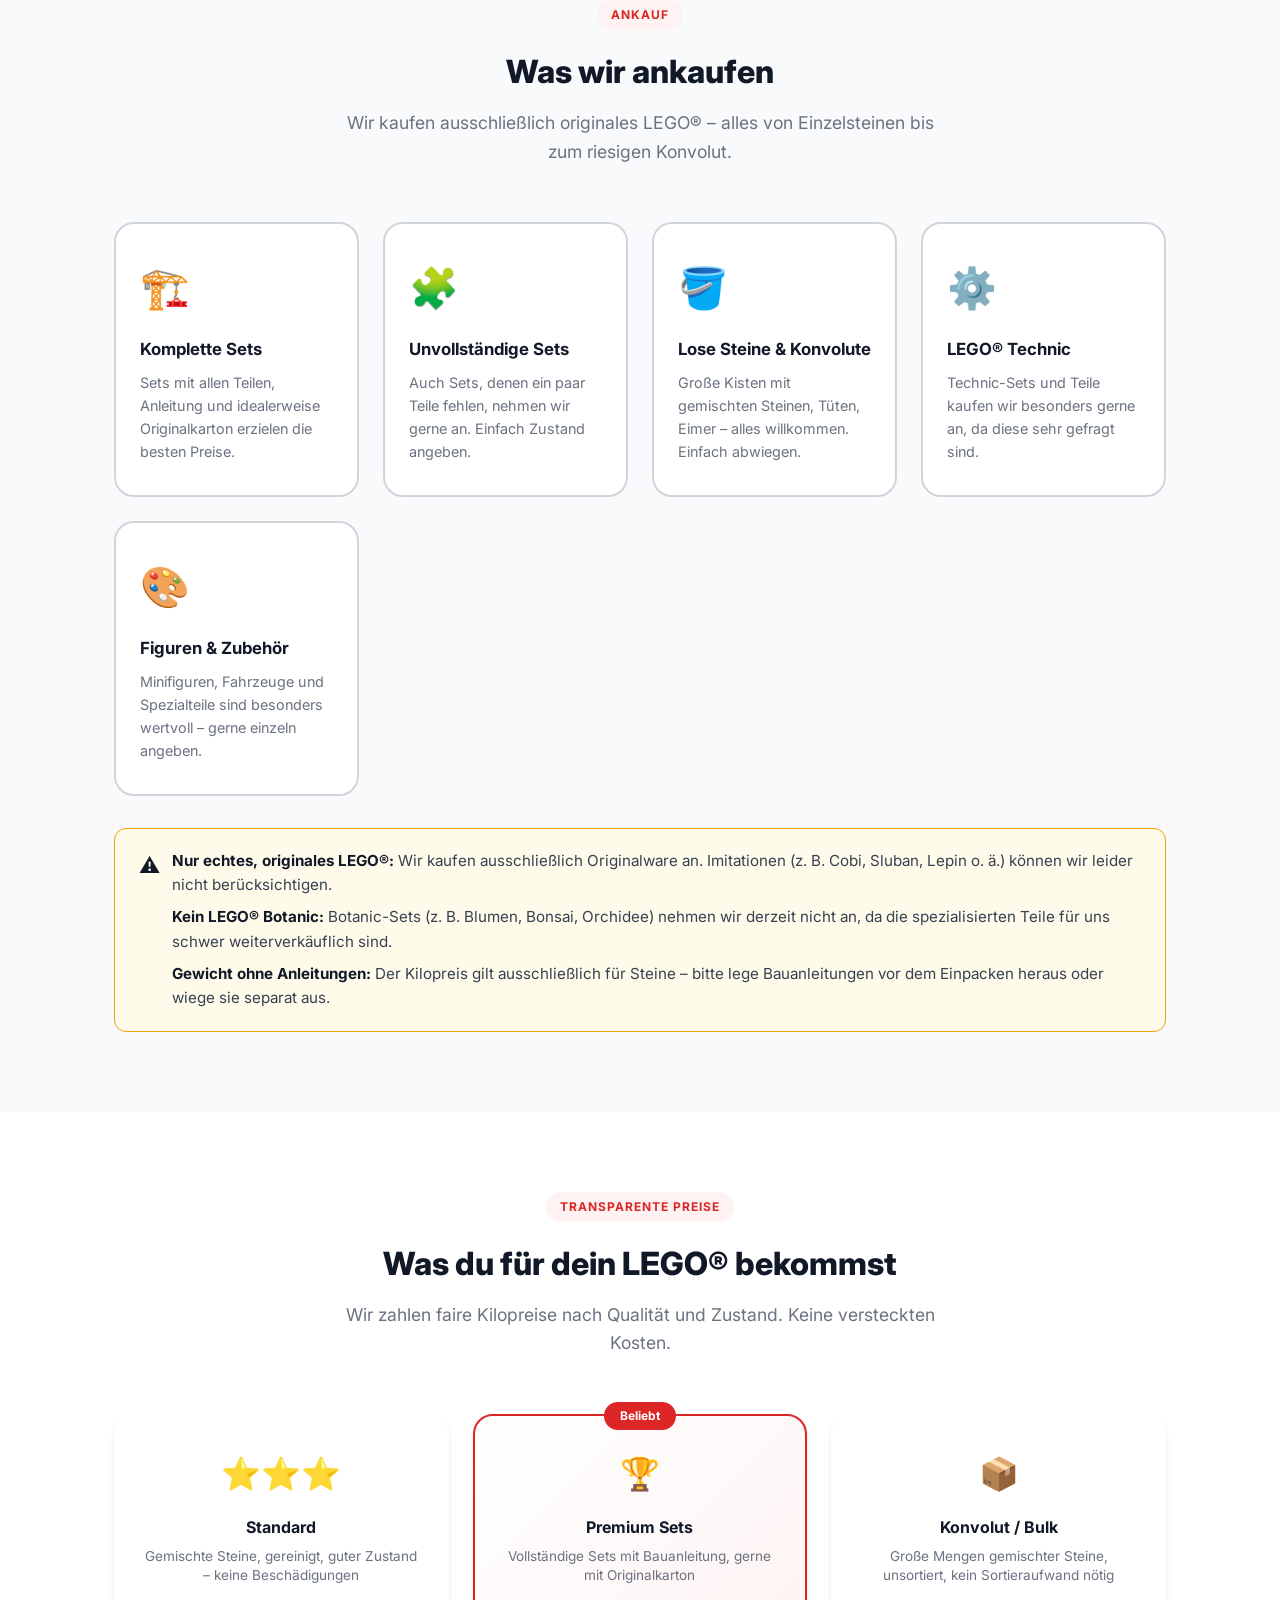
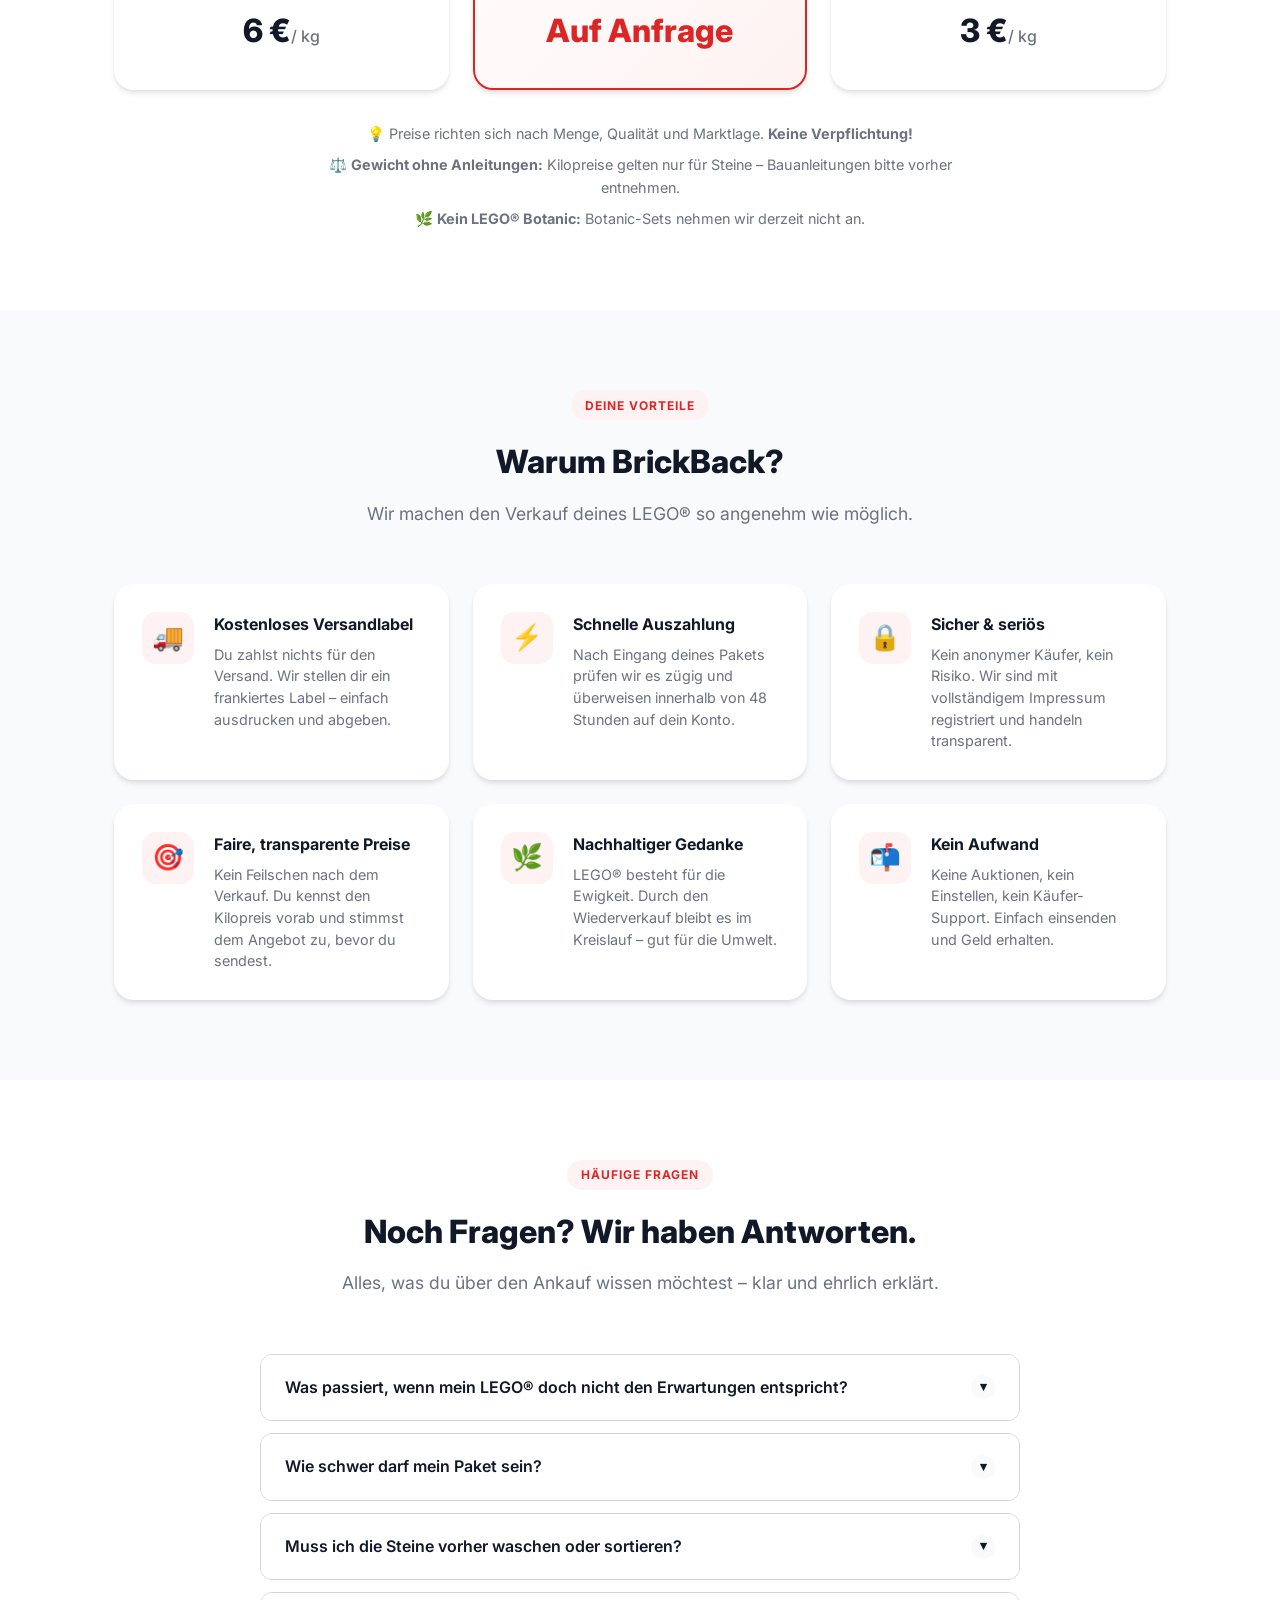
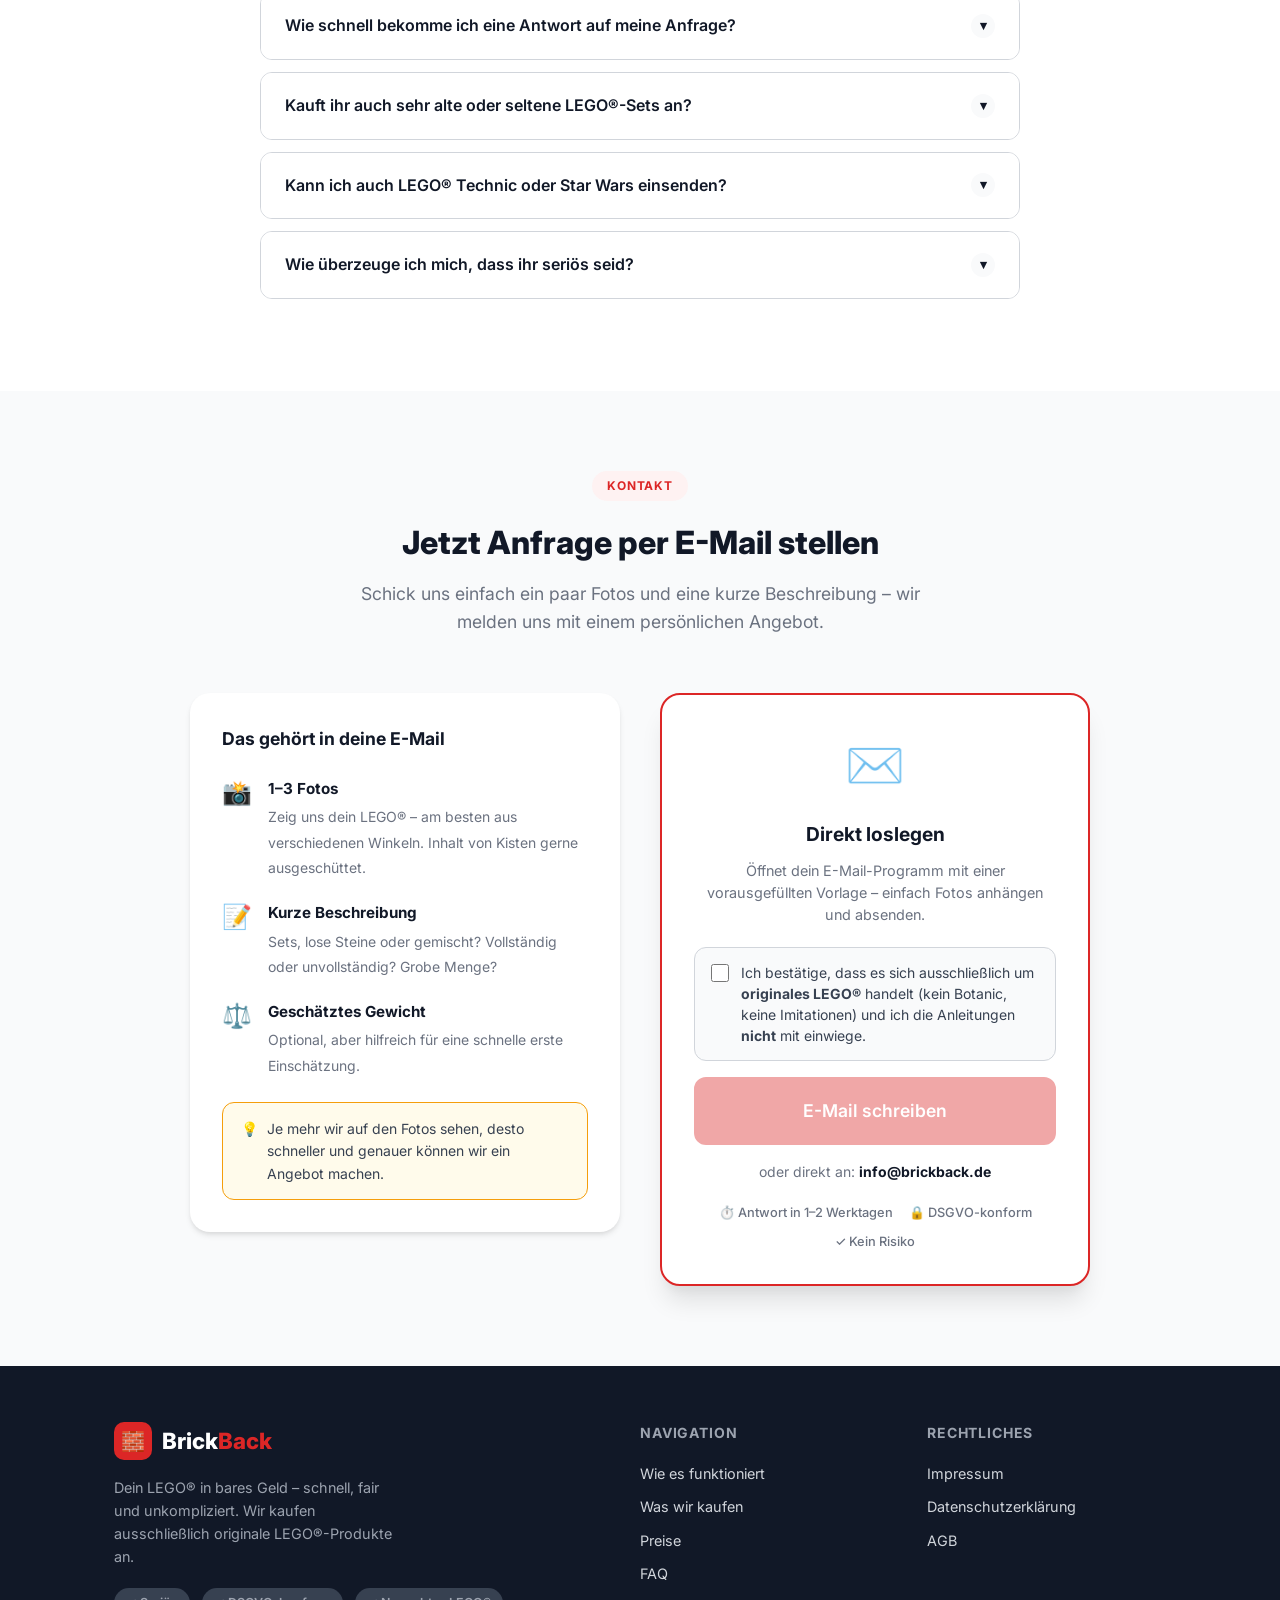
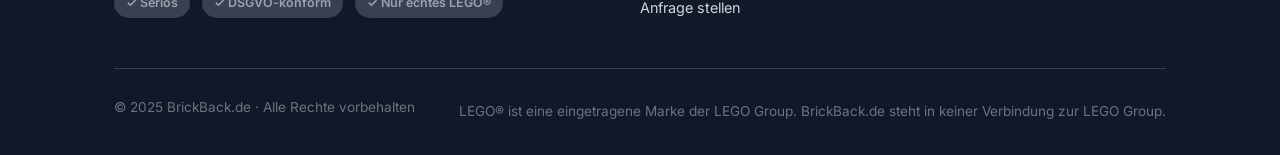
==== commit 4e07798a: "Add disclaimers (no Botanic, weight without instructions) and confirm checkbox - Buy section & prici" ====
--- a/index.html
+++ b/index.html
@@ -239,11 +239,20 @@
 
     <div class="buy-note reveal" role="note" aria-label="Wichtiger Hinweis">
       <div class="icon" aria-hidden="true">⚠️</div>
-      <p>
-        <strong>Nur echtes LEGO®:</strong> Wir kaufen ausschließlich originale LEGO®-Produkte an.
-        Imitationen (z. B. Cobi, Sluban, Lepin o. ä.) können wir leider nicht berücksichtigen.
-        Im Zweifelsfall einfach fragen – wir helfen dir gerne!
-      </p>
+      <div>
+        <p>
+          <strong>Nur echtes, originales LEGO®:</strong> Wir kaufen ausschließlich Originalware an.
+          Imitationen (z. B. Cobi, Sluban, Lepin o. ä.) können wir leider nicht berücksichtigen.
+        </p>
+        <p style="margin-top:.5rem;">
+          <strong>Kein LEGO® Botanic:</strong> Botanic-Sets (z. B. Blumen, Bonsai, Orchidee) nehmen wir derzeit nicht an,
+          da die spezialisierten Teile für uns schwer weiterverkäuflich sind.
+        </p>
+        <p style="margin-top:.5rem;">
+          <strong>Gewicht ohne Anleitungen:</strong> Der Kilopreis gilt ausschließlich für Steine – bitte lege Bauanleitungen
+          vor dem Einpacken heraus oder wiege sie separat aus.
+        </p>
+      </div>
     </div>
   </div>
 </section>
@@ -281,10 +290,11 @@
       </div>
     </div>
 
-    <p class="pricing-note reveal">
-      💡 Preise richten sich nach Menge, Qualität und Marktlage. Sende uns deine Anfrage –
-      wir machen dir ein individuelles Angebot. <strong>Keine Verpflichtung!</strong>
-    </p>
+    <div class="pricing-disclaimers reveal">
+      <p>💡 Preise richten sich nach Menge, Qualität und Marktlage. <strong>Keine Verpflichtung!</strong></p>
+      <p>⚖️ <strong>Gewicht ohne Anleitungen:</strong> Kilopreise gelten nur für Steine – Bauanleitungen bitte vorher entnehmen.</p>
+      <p>🌿 <strong>Kein LEGO® Botanic:</strong> Botanic-Sets nehmen wir derzeit nicht an.</p>
+    </div>
   </div>
 </section>
 
@@ -474,13 +484,26 @@
         <div class="email-cta-icon" aria-hidden="true">✉️</div>
         <h3>Direkt loslegen</h3>
         <p>Öffnet dein E-Mail-Programm mit einer vorausgefüllten Vorlage – einfach Fotos anhängen und absenden.</p>
+
+        <label class="confirm-checkbox" for="lego-confirm">
+          <input type="checkbox" id="lego-confirm" />
+          <span>
+            Ich bestätige, dass es sich ausschließlich um <strong>originales LEGO®</strong> handelt
+            (kein Botanic, keine Imitationen) und ich die Anleitungen <strong>nicht</strong> mit einwiege.
+          </span>
+        </label>
+
         <a
-          href="mailto:info@brickback.de?subject=LEGO%20Ankauf%20Anfrage&body=Hallo%20BrickBack-Team%2C%0A%0Aich%20m%C3%B6chte%20mein%20LEGO%C2%AE%20verkaufen%20und%20h%C3%A4tte%20gerne%20ein%20Angebot.%0A%0A---%20Meine%20Angaben%20---%0A%0ABeschreibung%20(Sets%2C%20lose%20Steine%2C%20gemischt%20...%3F)%3A%0A%0AZustand%3A%0A%0AGeschätztes%20Gewicht%20(optional)%3A%0A%0A---%0A(Bitte%201%E2%80%933%20Fotos%20anh%C3%A4ngen)%0A%0AViele%20Gr%C3%BC%C3%9Fe"
-          class="btn btn-primary btn-large"
-          style="width:100%; justify-content:center; margin-top:.5rem;"
+          id="email-btn"
+          href="mailto:info@brickback.de?subject=LEGO%20Ankauf%20Anfrage&body=Hallo%20BrickBack-Team%2C%0A%0Aich%20m%C3%B6chte%20mein%20LEGO%C2%AE%20verkaufen%20und%20h%C3%A4tte%20gerne%20ein%20Angebot.%0A%0A---%20Meine%20Angaben%20---%0A%0ABeschreibung%20(Sets%2C%20lose%20Steine%2C%20gemischt%20...%3F)%3A%0A%0AZustand%3A%0A%0AGeschaetztes%20Gewicht%20in%20kg%20(nur%20Steine%2C%20ohne%20Anleitungen)%3A%0A%0A---%0A(Bitte%201%E2%80%933%20Fotos%20anh%C3%A4ngen)%0A%0AViele%20Gr%C3%BC%C3%9Fe"
+          class="btn btn-primary btn-large email-btn-disabled"
+          style="width:100%; justify-content:center; margin-top:1rem;"
+          aria-disabled="true"
+          tabindex="-1"
         >
           E-Mail schreiben
         </a>
+
         <div class="email-address-display">
           oder direkt an: <strong>info@brickback.de</strong>
         </div>
--- a/assets/css/style.css
+++ b/assets/css/style.css
@@ -583,6 +583,60 @@
   font-weight: 500;
 }
 
+/* Confirm checkbox */
+.confirm-checkbox {
+  display: flex;
+  align-items: flex-start;
+  gap: .75rem;
+  background: var(--gray-100);
+  border: 1.5px solid var(--gray-300);
+  border-radius: var(--radius);
+  padding: .9rem 1rem;
+  cursor: pointer;
+  text-align: left;
+  margin-top: .75rem;
+  transition: border-color var(--transition), background var(--transition);
+}
+.confirm-checkbox:has(input:checked) {
+  border-color: #16A34A;
+  background: #F0FDF4;
+}
+.confirm-checkbox input[type=checkbox] {
+  width: 18px; height: 18px;
+  flex-shrink: 0;
+  margin-top: .1rem;
+  accent-color: #16A34A;
+  cursor: pointer;
+}
+.confirm-checkbox span {
+  font-size: .875rem;
+  color: var(--gray-700);
+  line-height: 1.5;
+}
+
+/* Disabled email button */
+.email-btn-disabled {
+  opacity: .4;
+  pointer-events: none;
+  cursor: not-allowed;
+}
+
+/* Pricing disclaimers */
+.pricing-disclaimers {
+  display: flex;
+  flex-direction: column;
+  gap: .5rem;
+  margin-top: 2rem;
+  max-width: 700px;
+  margin-left: auto;
+  margin-right: auto;
+}
+.pricing-disclaimers p {
+  font-size: .9rem;
+  color: var(--gray-500);
+  text-align: center;
+}
+
 @media (max-width: 640px) {
   .contact-email-layout { grid-template-columns: 1fr; }
 }
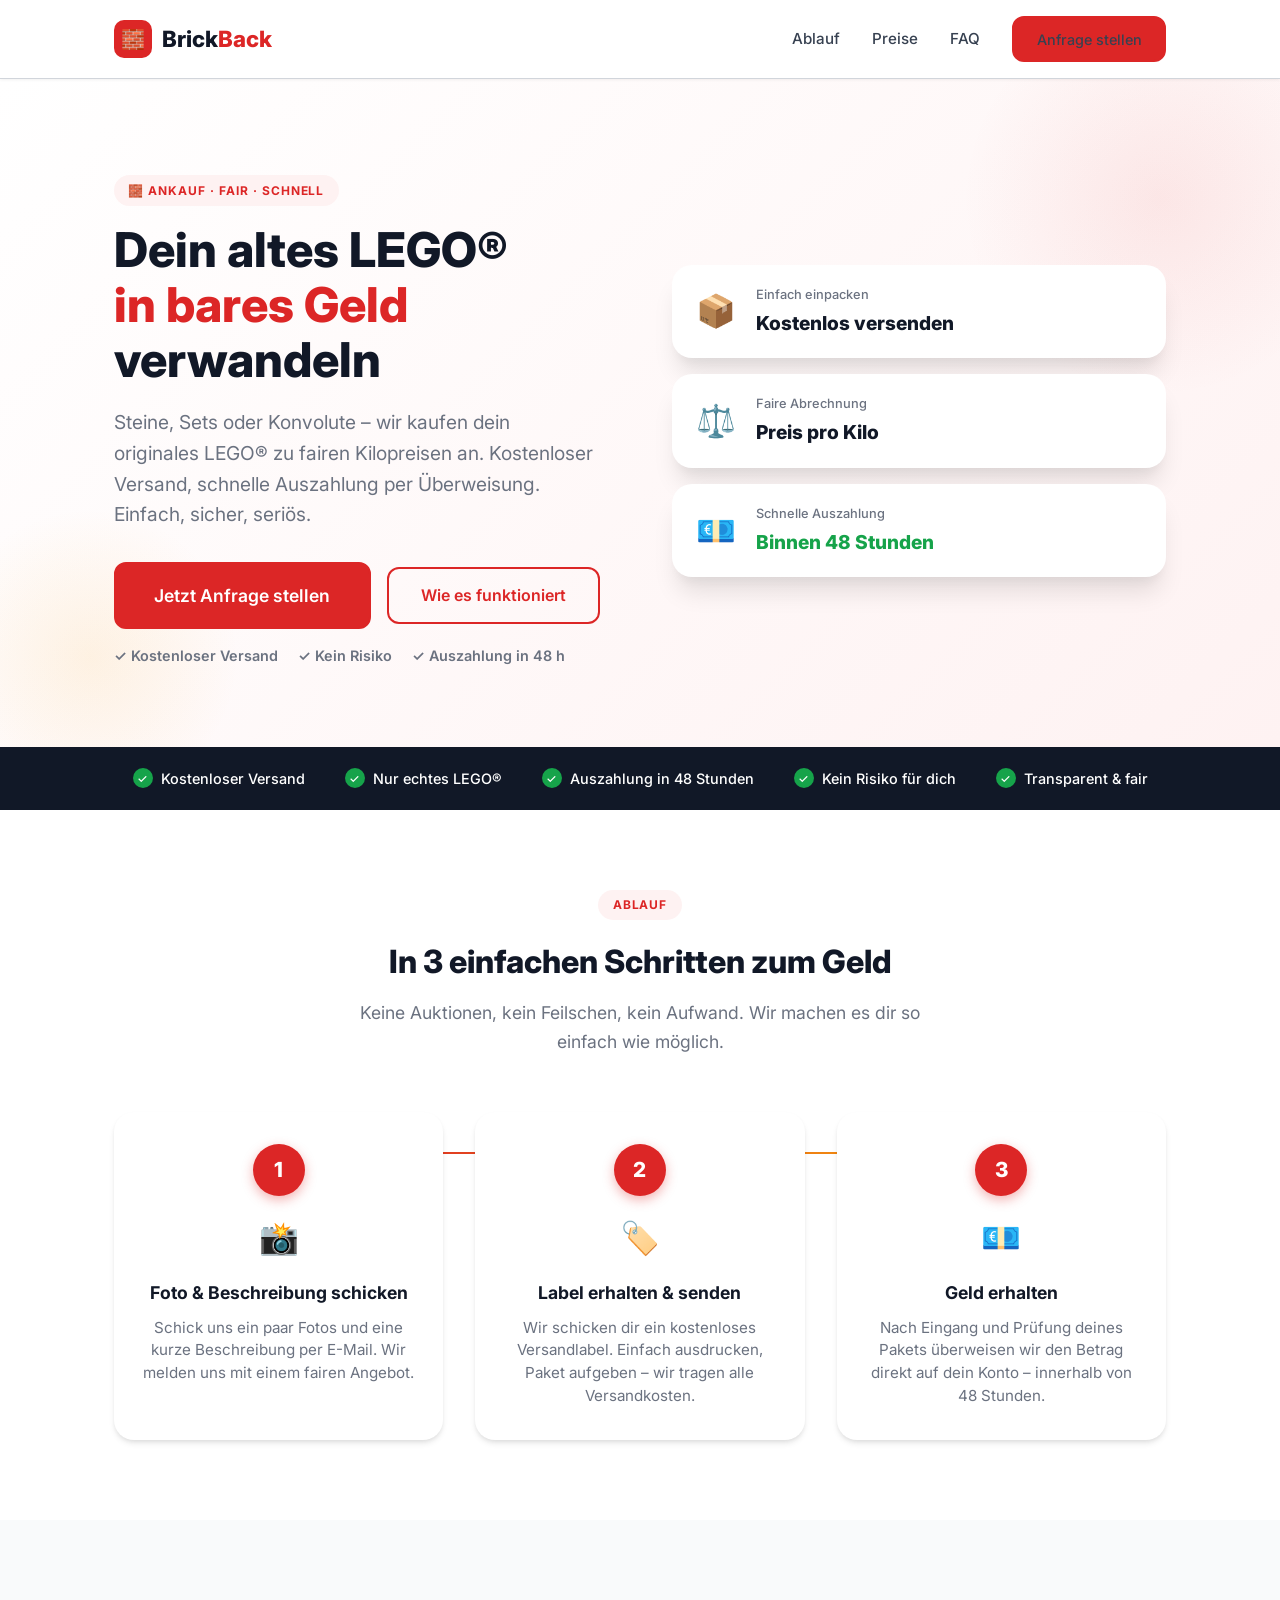
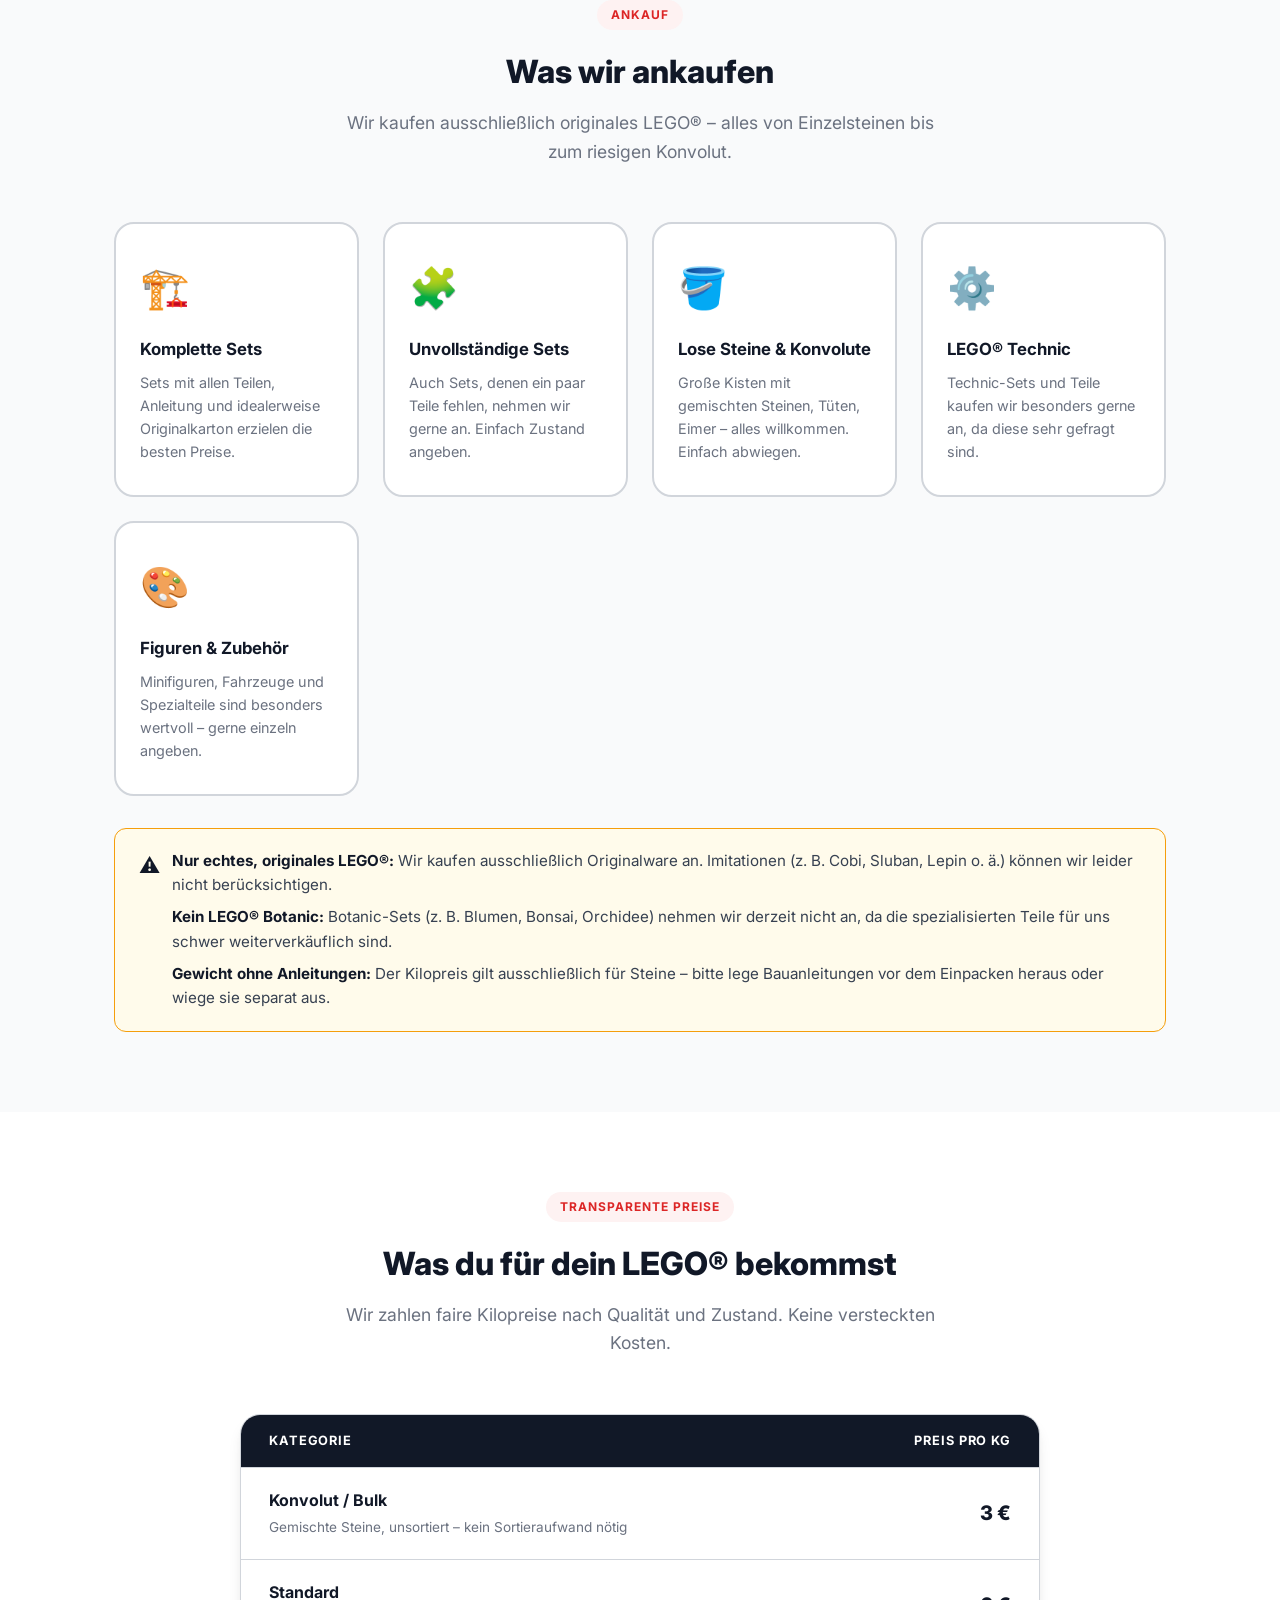
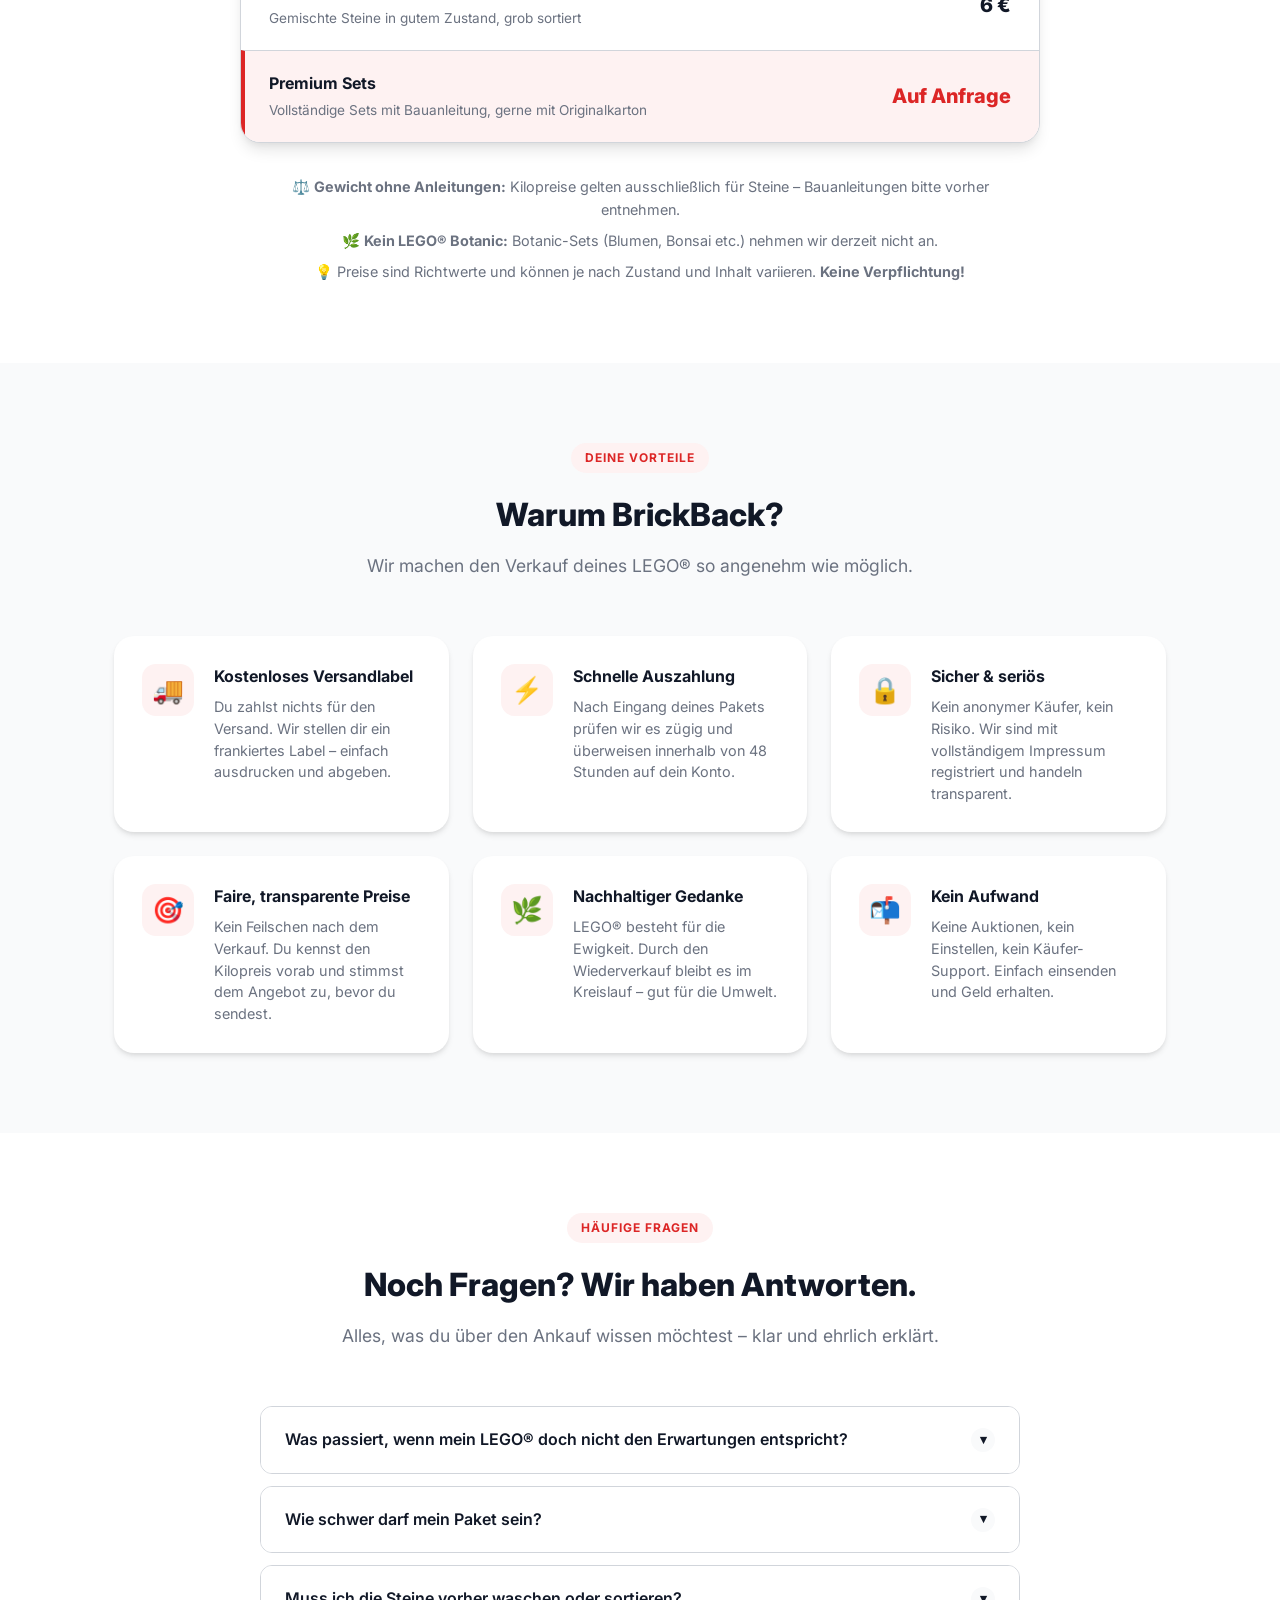
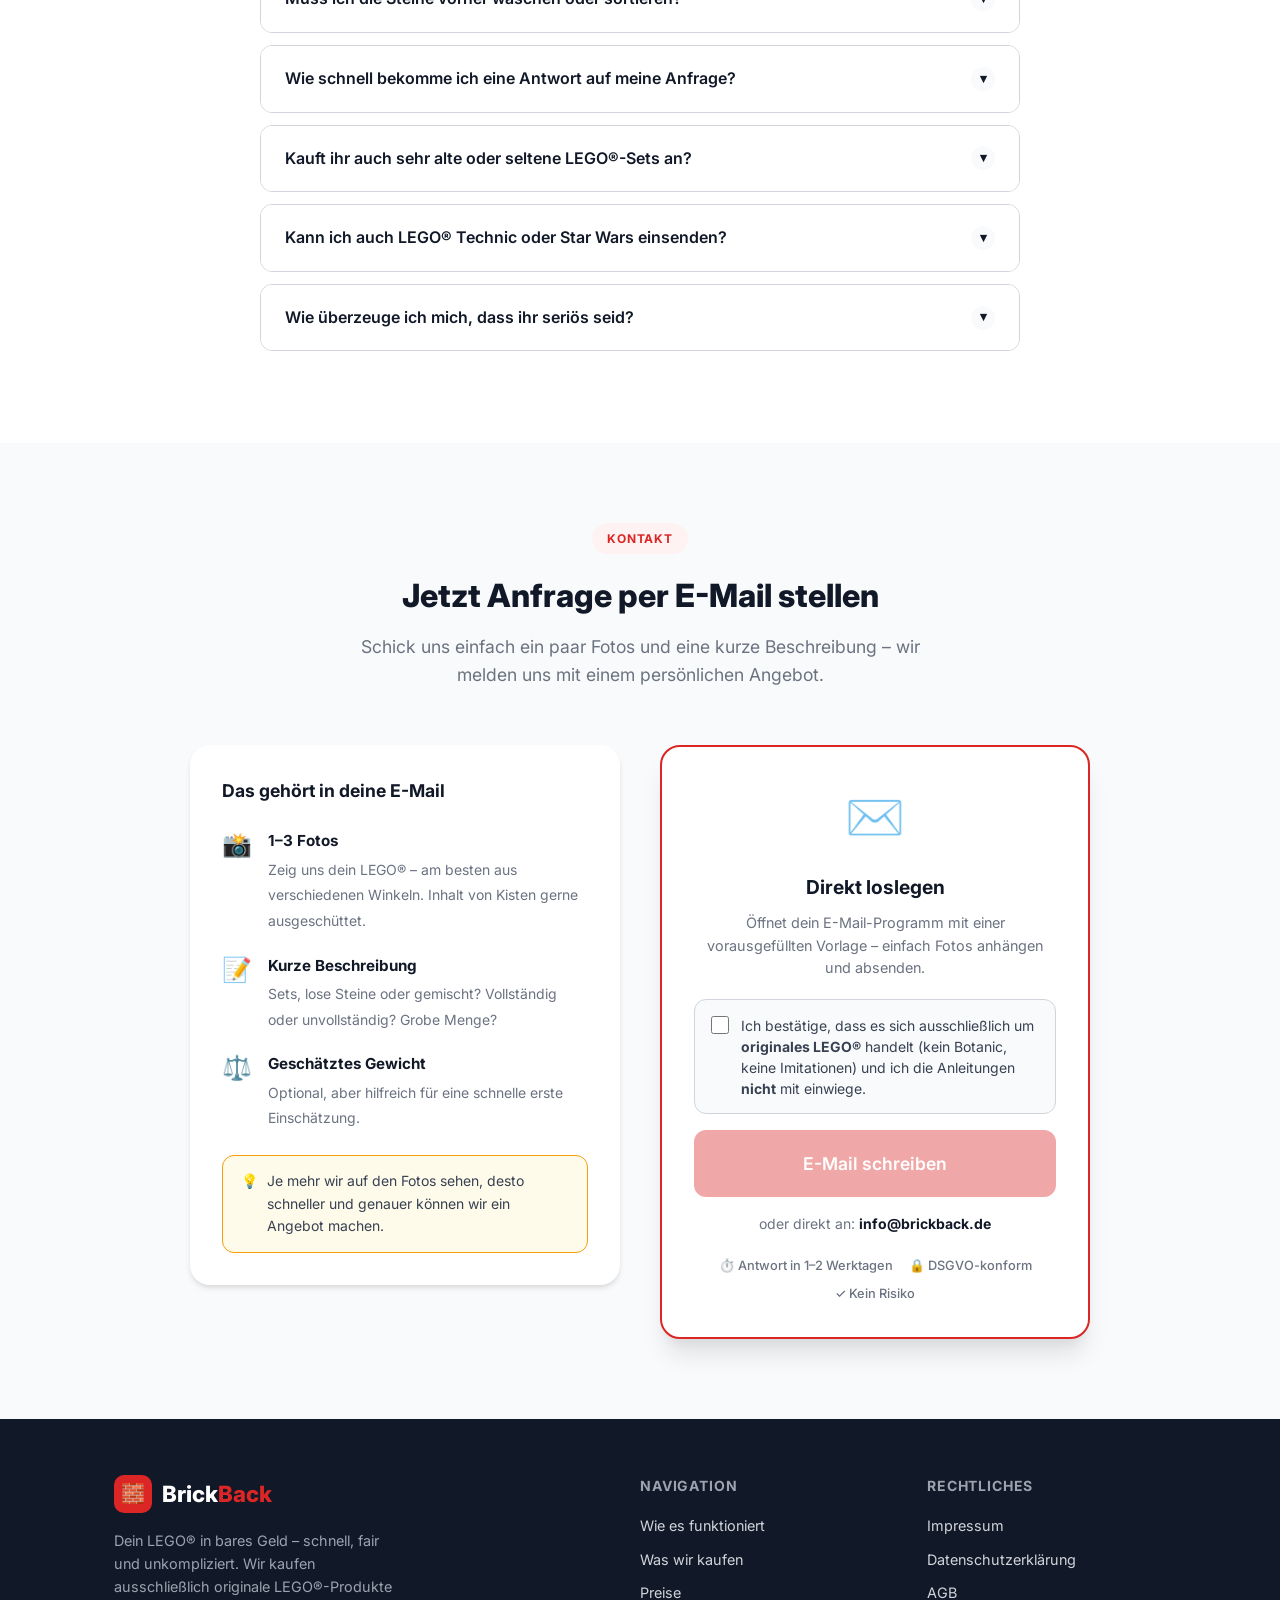
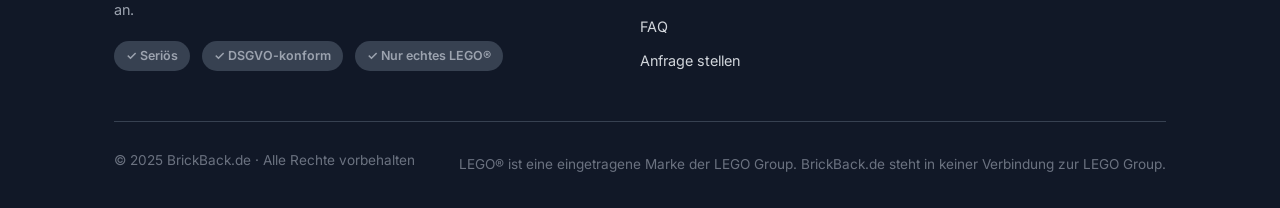
==== commit 8f75450e: "Replace pricing cards with clean table layout (reference design) Co-Authored-By: Claude Sonnet 4.6 <" ====
--- a/index.html
+++ b/index.html
@@ -266,34 +266,41 @@
       <p>Wir zahlen faire Kilopreise nach Qualität und Zustand. Keine versteckten Kosten.</p>
     </div>
 
-    <div class="pricing-grid">
-      <div class="pricing-card reveal">
-        <div class="quality-icon" aria-hidden="true">⭐⭐⭐</div>
-        <h3>Standard</h3>
-        <p class="desc">Gemischte Steine, gereinigt, guter Zustand – keine Beschädigungen</p>
-        <div class="price">6 €<span>/ kg</span></div>
-      </div>
-
-      <div class="pricing-card featured reveal">
-        <div class="featured-badge">Beliebt</div>
-        <div class="quality-icon" aria-hidden="true">🏆</div>
-        <h3>Premium Sets</h3>
-        <p class="desc">Vollständige Sets mit Bauanleitung, gerne mit Originalkarton</p>
-        <div class="price">Auf Anfrage<span></span></div>
-      </div>
-
-      <div class="pricing-card reveal">
-        <div class="quality-icon" aria-hidden="true">📦</div>
-        <h3>Konvolut / Bulk</h3>
-        <p class="desc">Große Mengen gemischter Steine, unsortiert, kein Sortieraufwand nötig</p>
-        <div class="price">3 €<span>/ kg</span></div>
+    <div class="price-table reveal">
+      <div class="price-table-head">
+        <span>Kategorie</span>
+        <span>Preis pro kg</span>
+      </div>
+
+      <div class="price-table-row">
+        <div class="price-row-label">
+          <strong>Konvolut / Bulk</strong>
+          <span>Gemischte Steine, unsortiert – kein Sortieraufwand nötig</span>
+        </div>
+        <div class="price-row-value">3 €</div>
+      </div>
+
+      <div class="price-table-row">
+        <div class="price-row-label">
+          <strong>Standard</strong>
+          <span>Gemischte Steine in gutem Zustand, grob sortiert</span>
+        </div>
+        <div class="price-row-value">6 €</div>
+      </div>
+
+      <div class="price-table-row price-table-row--highlight">
+        <div class="price-row-label">
+          <strong>Premium Sets</strong>
+          <span>Vollständige Sets mit Bauanleitung, gerne mit Originalkarton</span>
+        </div>
+        <div class="price-row-value">Auf Anfrage</div>
       </div>
     </div>
 
     <div class="pricing-disclaimers reveal">
-      <p>💡 Preise richten sich nach Menge, Qualität und Marktlage. <strong>Keine Verpflichtung!</strong></p>
-      <p>⚖️ <strong>Gewicht ohne Anleitungen:</strong> Kilopreise gelten nur für Steine – Bauanleitungen bitte vorher entnehmen.</p>
-      <p>🌿 <strong>Kein LEGO® Botanic:</strong> Botanic-Sets nehmen wir derzeit nicht an.</p>
+      <p>⚖️ <strong>Gewicht ohne Anleitungen:</strong> Kilopreise gelten ausschließlich für Steine – Bauanleitungen bitte vorher entnehmen.</p>
+      <p>🌿 <strong>Kein LEGO® Botanic:</strong> Botanic-Sets (Blumen, Bonsai etc.) nehmen wir derzeit nicht an.</p>
+      <p>💡 Preise sind Richtwerte und können je nach Zustand und Inhalt variieren. <strong>Keine Verpflichtung!</strong></p>
     </div>
   </div>
 </section>
--- a/assets/css/style.css
+++ b/assets/css/style.css
@@ -370,56 +370,66 @@
 .buy-note p { font-size: .95rem; color: var(--gray-700); }
 .buy-note strong { color: var(--dark); }
 
-/* ----- Pricing ----- */
-.pricing-grid {
-  display: grid;
-  grid-template-columns: repeat(auto-fit, minmax(220px, 1fr));
-  gap: 1.5rem;
-}
-.pricing-card {
+/* ----- Pricing Table ----- */
+.price-table {
   background: var(--white);
   border-radius: var(--radius-lg);
-  padding: 2rem 1.5rem;
-  text-align: center;
-  box-shadow: var(--shadow);
-  border: 2px solid transparent;
-  transition: all var(--transition);
-  position: relative;
-}
-.pricing-card:hover { border-color: var(--red); transform: translateY(-4px); box-shadow: var(--shadow-xl); }
-.pricing-card.featured {
-  border-color: var(--red);
-  background: linear-gradient(135deg, var(--white), var(--red-light));
-}
-.pricing-card .featured-badge {
-  position: absolute;
-  top: -14px; left: 50%;
-  transform: translateX(-50%);
-  background: var(--red);
-  color: white;
-  font-size: .75rem;
+  box-shadow: var(--shadow-lg);
+  overflow: hidden;
+  border: 1px solid var(--gray-300);
+  max-width: 800px;
+  margin: 0 auto;
+}
+.price-table-head {
+  display: flex;
+  justify-content: space-between;
+  align-items: center;
+  padding: 1rem 1.75rem;
+  background: var(--dark);
+  color: var(--white);
+  font-size: .8rem;
   font-weight: 700;
-  padding: .3rem 1rem;
-  border-radius: 999px;
-  white-space: nowrap;
-}
-.pricing-card .quality-icon { font-size: 2rem; margin-bottom: 1rem; }
-.pricing-card h3 { font-size: 1rem; font-weight: 700; margin-bottom: .4rem; }
-.pricing-card .desc { font-size: .85rem; color: var(--gray-500); margin-bottom: 1.25rem; line-height: 1.4; }
-.pricing-card .price {
-  font-size: 2rem;
+  text-transform: uppercase;
+  letter-spacing: .07em;
+}
+.price-table-row {
+  display: flex;
+  justify-content: space-between;
+  align-items: center;
+  padding: 1.25rem 1.75rem;
+  border-top: 1px solid var(--gray-300);
+  gap: 2rem;
+  transition: background var(--transition);
+}
+.price-table-row:hover { background: var(--gray-100); }
+.price-table-row--highlight {
+  background: var(--red-light);
+  border-left: 4px solid var(--red);
+  padding-left: calc(1.75rem - 4px);
+}
+.price-table-row--highlight:hover { background: #fde8e8; }
+.price-row-label {
+  display: flex;
+  flex-direction: column;
+  gap: .2rem;
+}
+.price-row-label strong {
+  font-size: 1rem;
+  color: var(--dark);
+  font-weight: 700;
+}
+.price-row-label span {
+  font-size: .85rem;
+  color: var(--gray-500);
+}
+.price-row-value {
+  font-size: 1.25rem;
   font-weight: 800;
   color: var(--dark);
-  margin-top: .5rem;
-}
-.pricing-card .price span { font-size: 1rem; font-weight: 500; color: var(--gray-500); }
-.pricing-card.featured .price { color: var(--red); }
-.pricing-note {
-  text-align: center;
-  margin-top: 2rem;
-  color: var(--gray-500);
-  font-size: .9rem;
-}
+  white-space: nowrap;
+  flex-shrink: 0;
+}
+.price-table-row--highlight .price-row-value { color: var(--red); }
 
 /* ----- Why us ----- */
 .why-grid {
@@ -753,5 +763,6 @@
   .footer-bottom     { flex-direction: column; text-align: center; }
   .section-header h2 { font-size: 1.7rem; }
   .form-card         { padding: 1.5rem; }
-  .pricing-grid      { grid-template-columns: 1fr; }
-}
+  .price-table-row   { flex-direction: column; align-items: flex-start; gap: .4rem; }
+  .price-row-value   { font-size: 1.5rem; }
+}
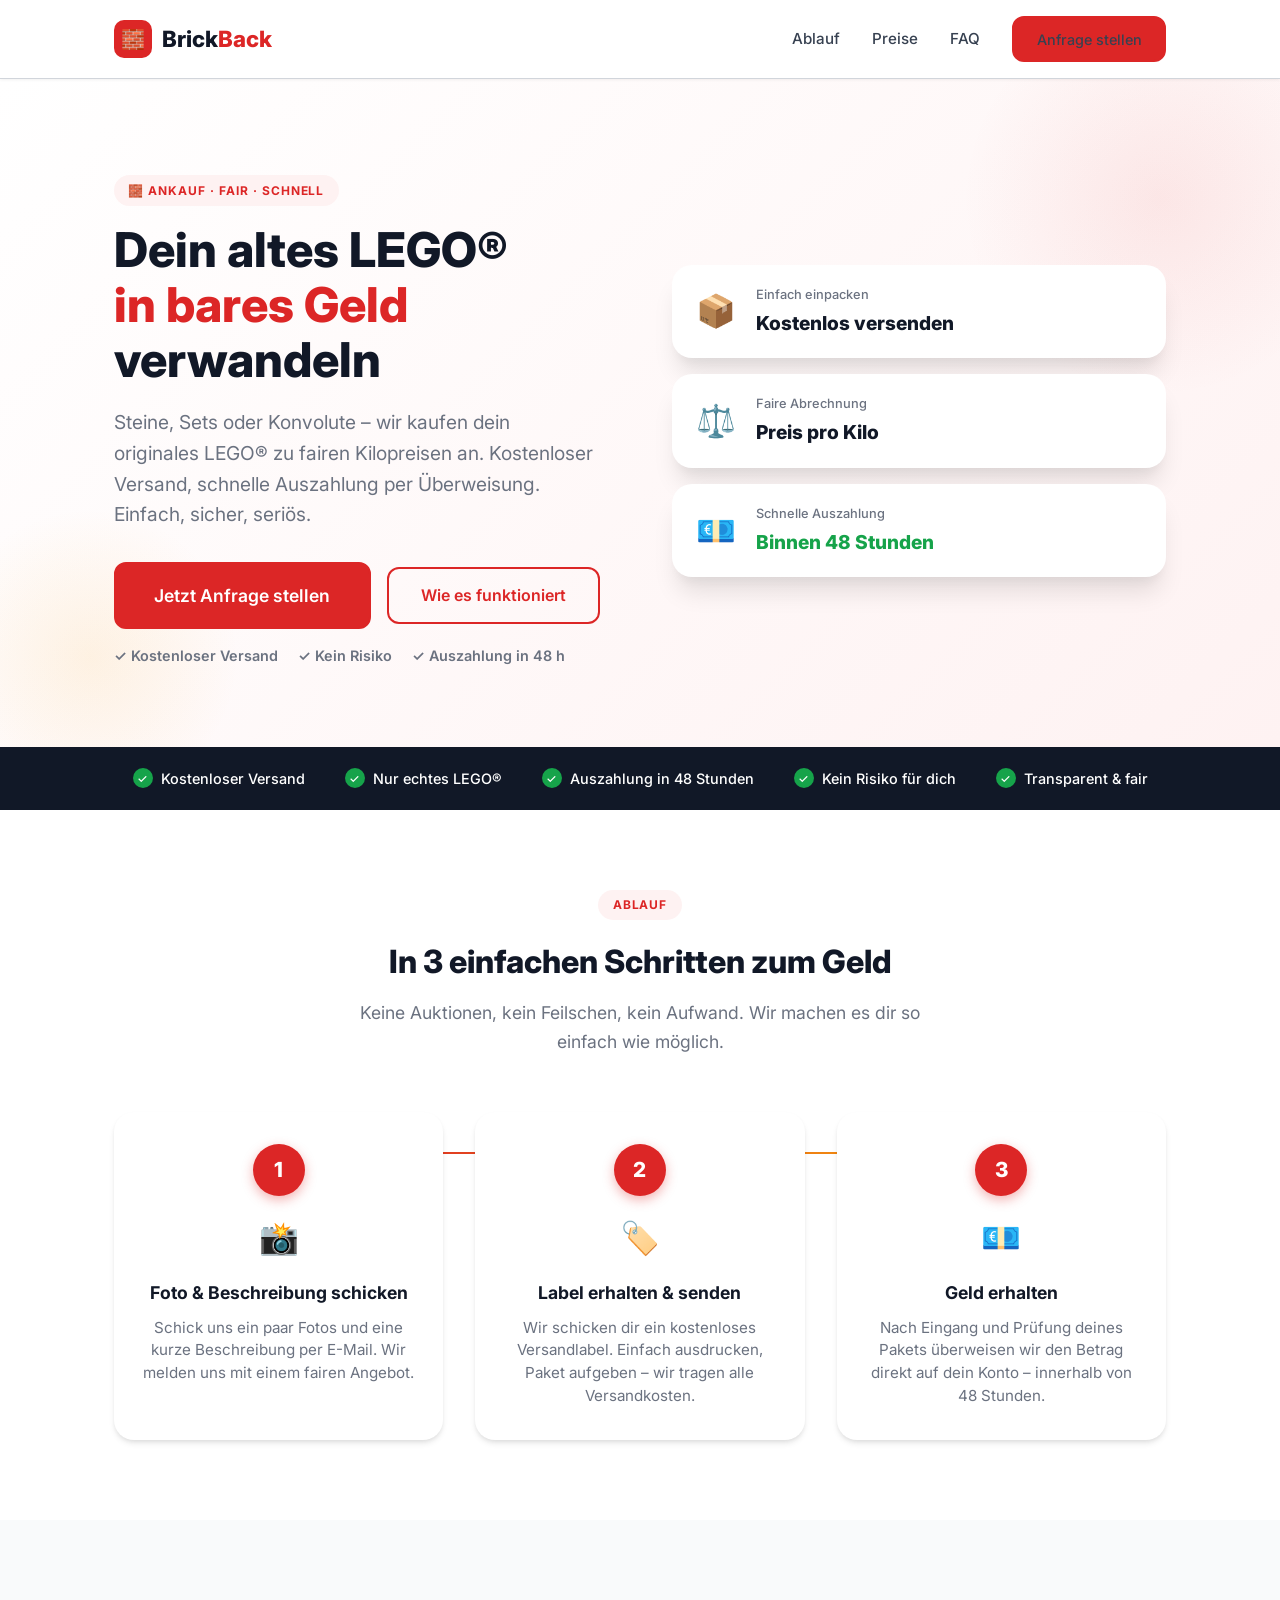
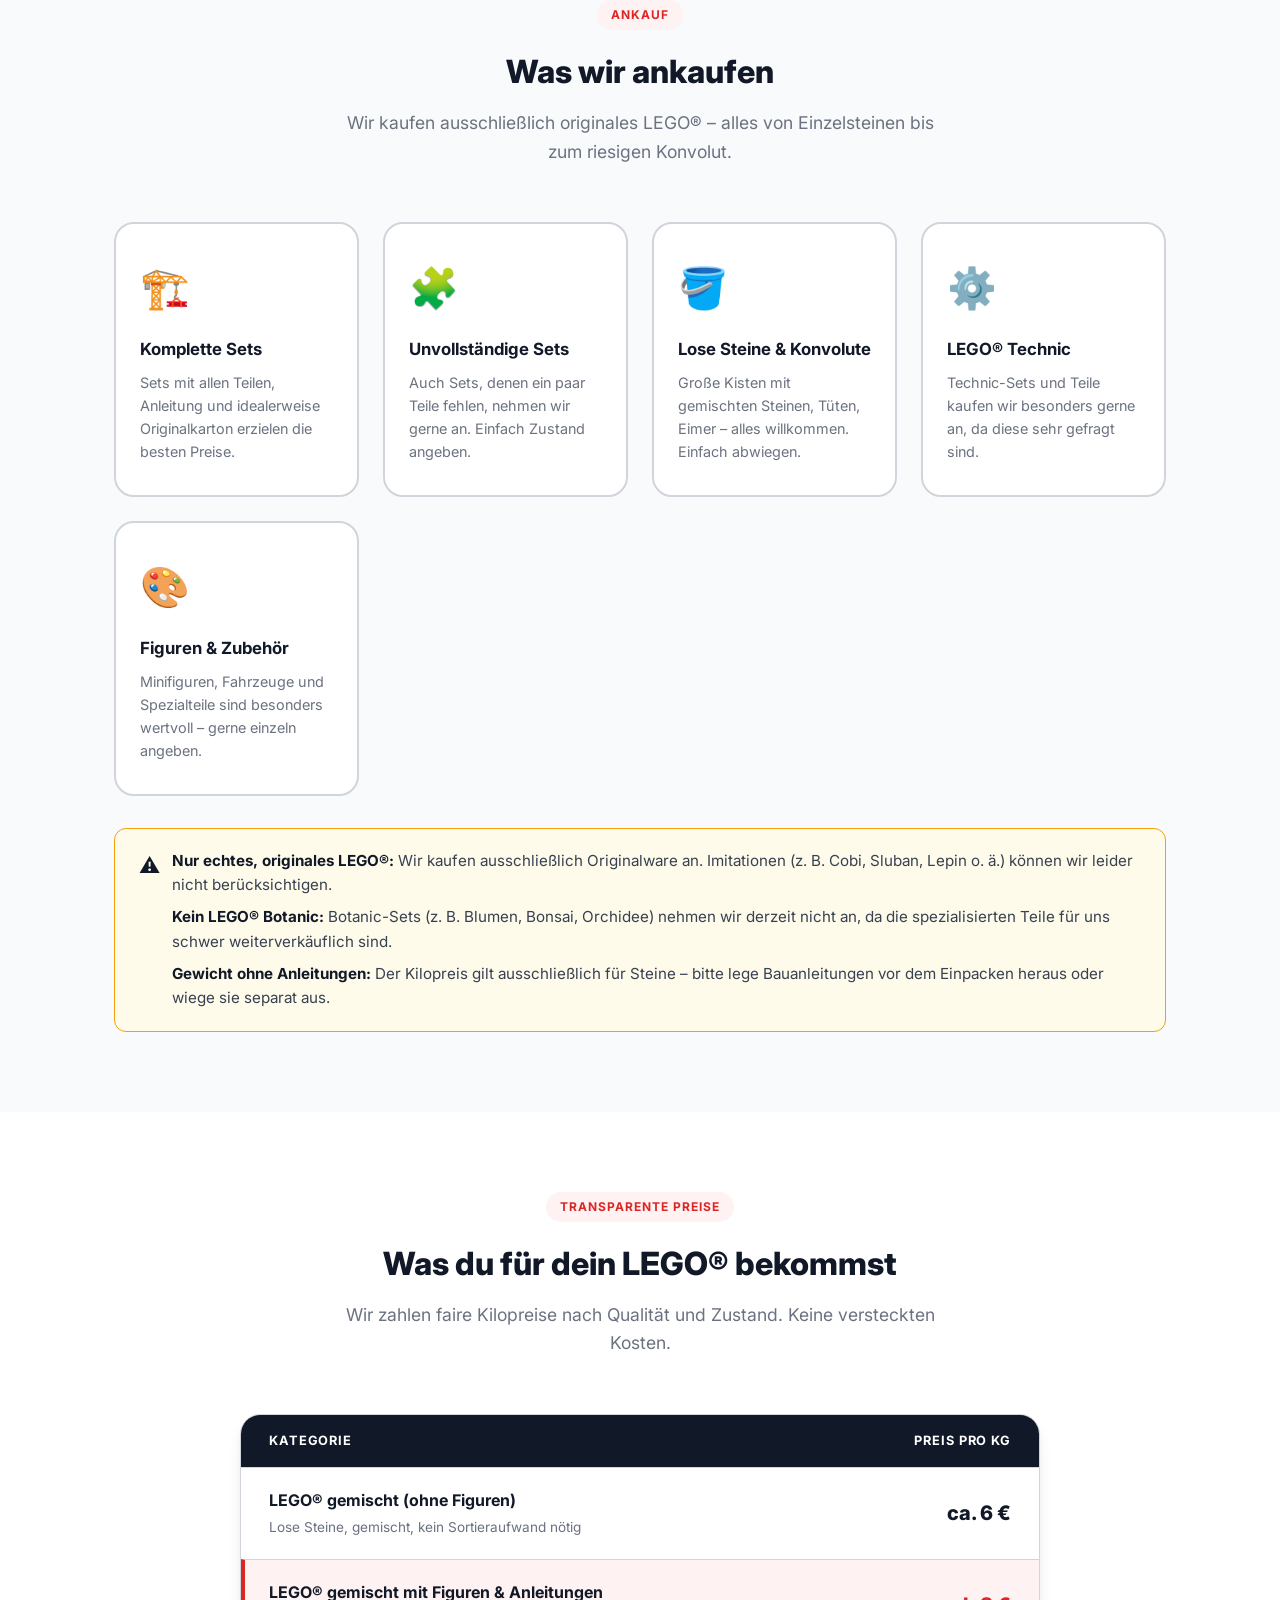
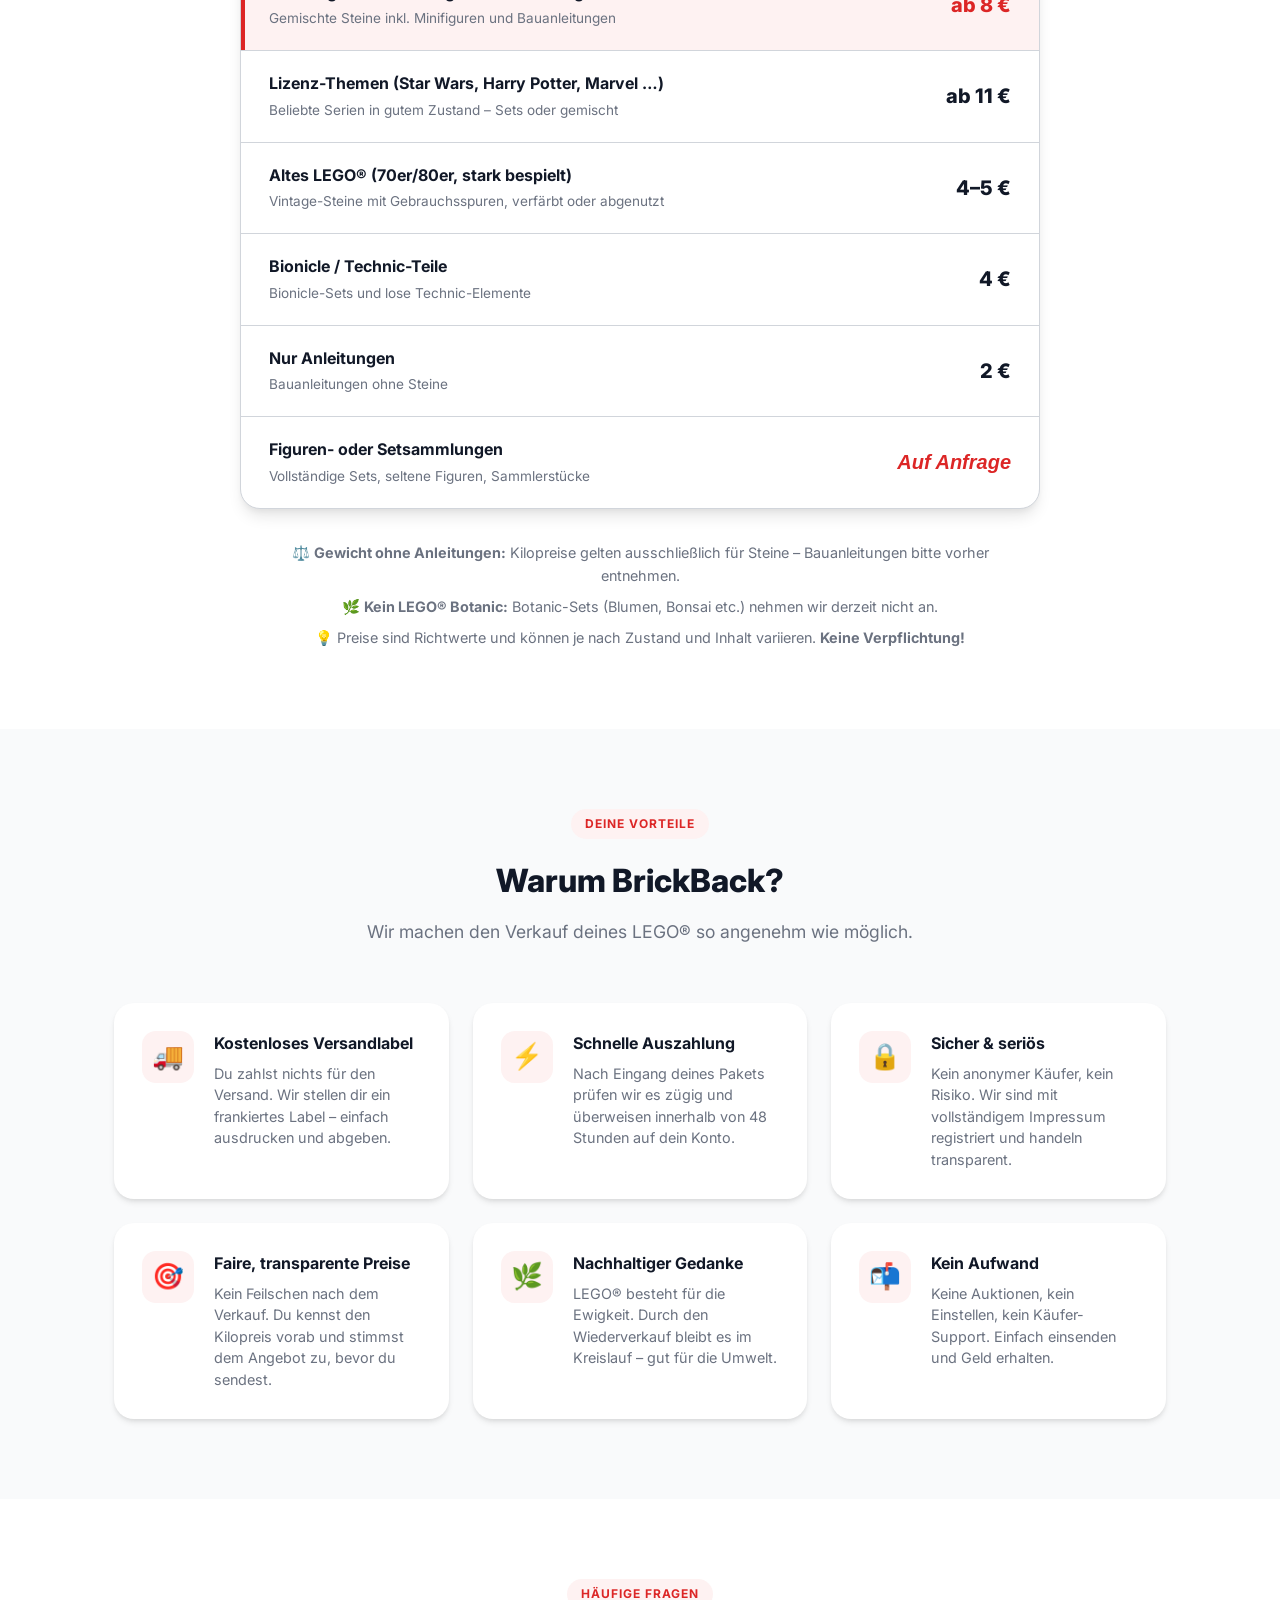
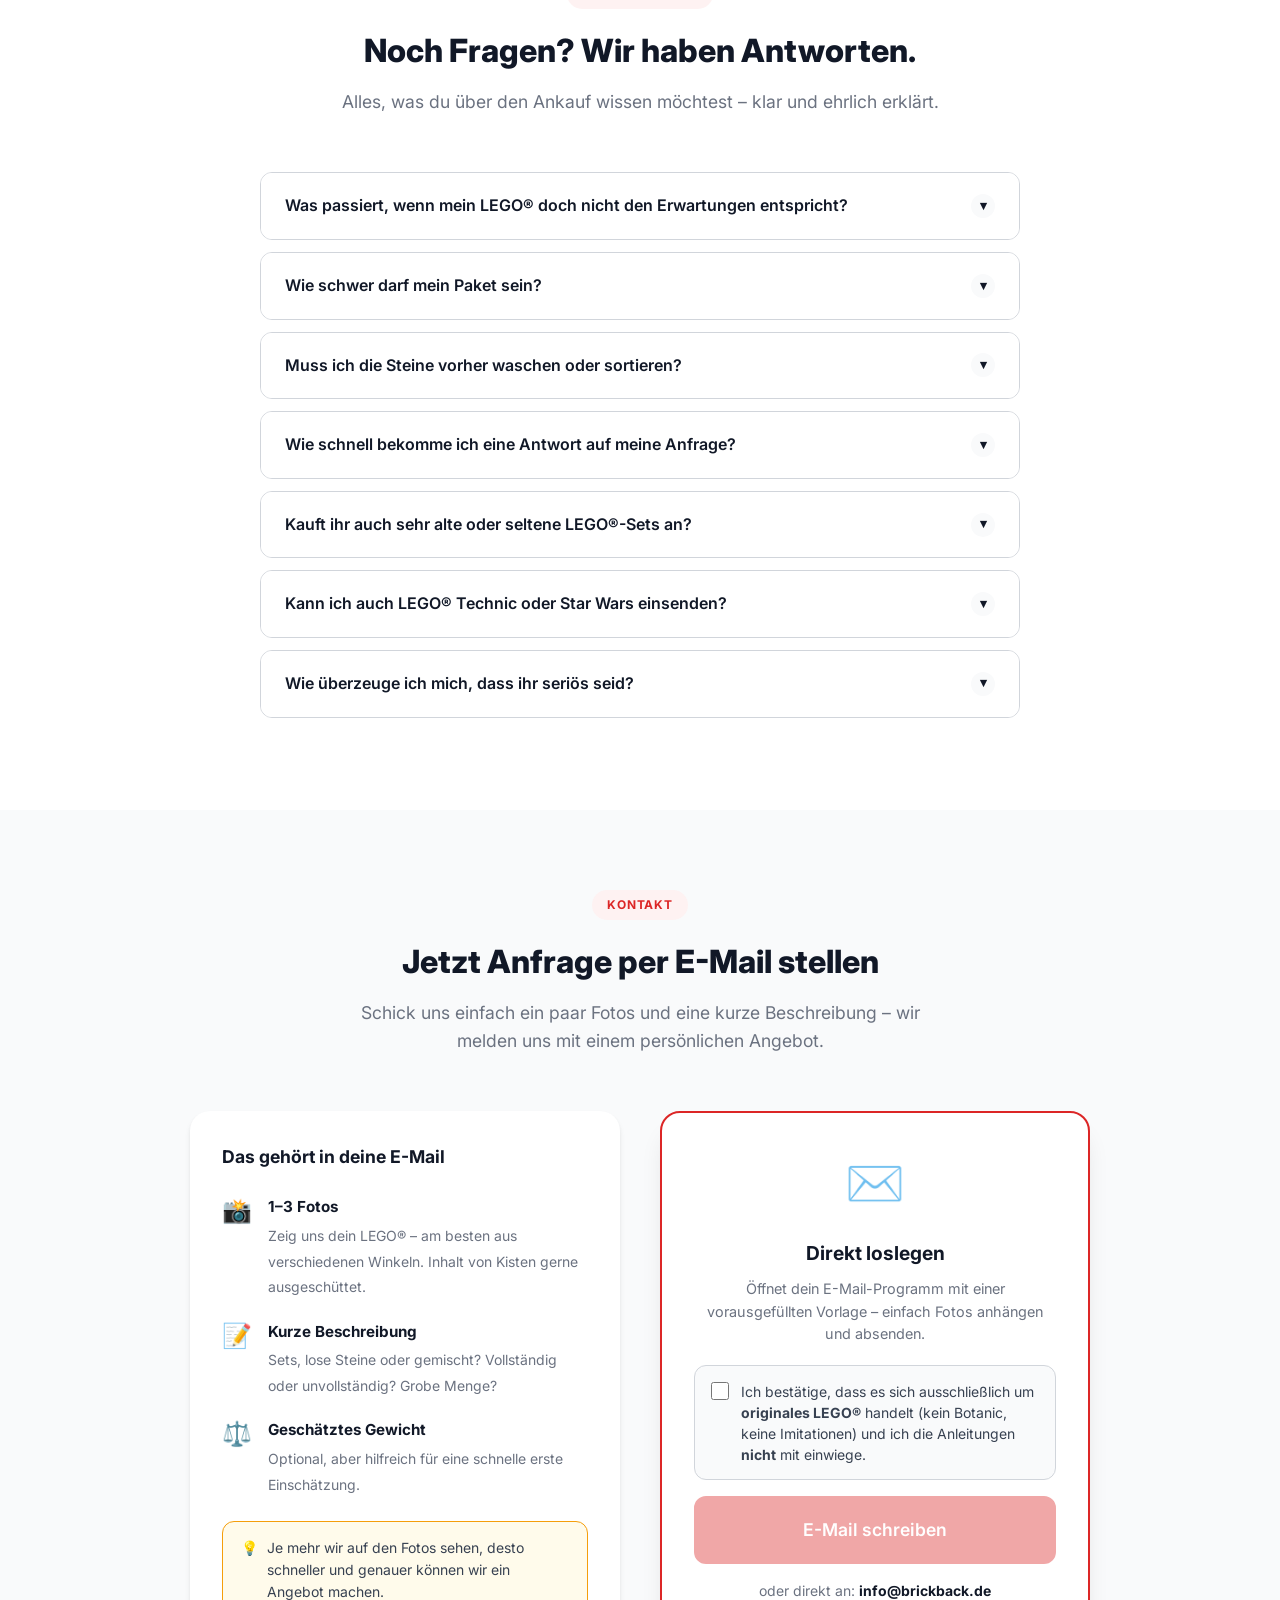
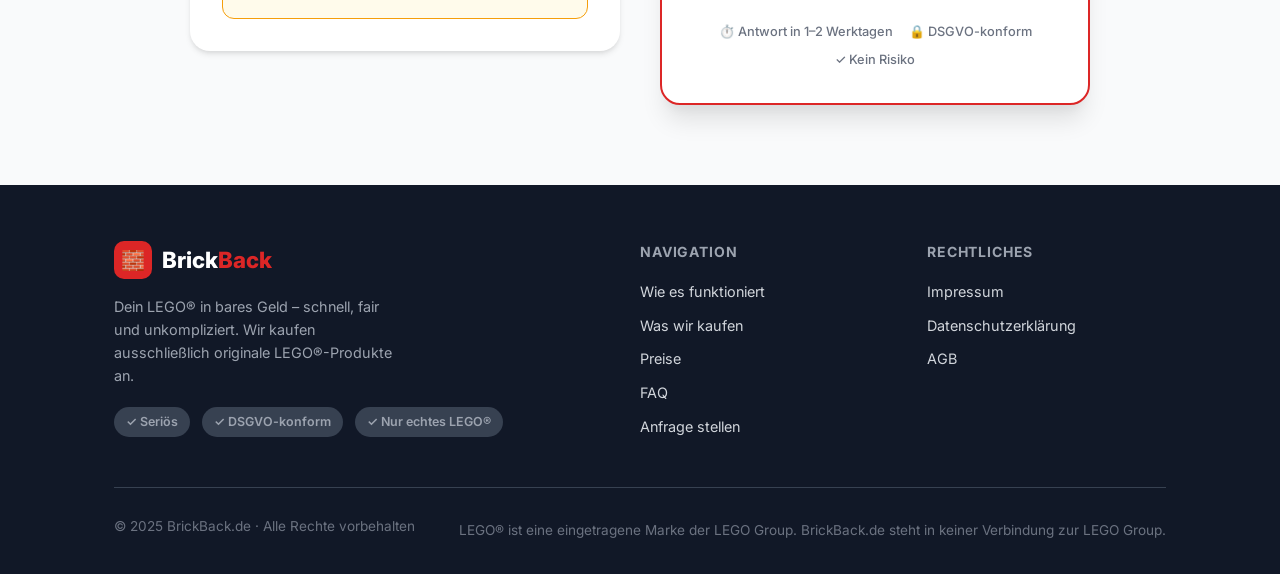
==== commit 2da9049a: "Adopt reference pricing categories with 7 rows Co-Authored-By: Claude Sonnet 4.6 <noreply@anthropic." ====
--- a/index.html
+++ b/index.html
@@ -274,26 +274,58 @@
 
       <div class="price-table-row">
         <div class="price-row-label">
-          <strong>Konvolut / Bulk</strong>
-          <span>Gemischte Steine, unsortiert – kein Sortieraufwand nötig</span>
-        </div>
-        <div class="price-row-value">3 €</div>
+          <strong>LEGO® gemischt (ohne Figuren)</strong>
+          <span>Lose Steine, gemischt, kein Sortieraufwand nötig</span>
+        </div>
+        <div class="price-row-value">ca. 6 €</div>
+      </div>
+
+      <div class="price-table-row price-table-row--highlight">
+        <div class="price-row-label">
+          <strong>LEGO® gemischt mit Figuren &amp; Anleitungen</strong>
+          <span>Gemischte Steine inkl. Minifiguren und Bauanleitungen</span>
+        </div>
+        <div class="price-row-value">ab 8 €</div>
       </div>
 
       <div class="price-table-row">
         <div class="price-row-label">
-          <strong>Standard</strong>
-          <span>Gemischte Steine in gutem Zustand, grob sortiert</span>
-        </div>
-        <div class="price-row-value">6 €</div>
-      </div>
-
-      <div class="price-table-row price-table-row--highlight">
+          <strong>Lizenz-Themen (Star Wars, Harry Potter, Marvel …)</strong>
+          <span>Beliebte Serien in gutem Zustand – Sets oder gemischt</span>
+        </div>
+        <div class="price-row-value">ab 11 €</div>
+      </div>
+
+      <div class="price-table-row">
         <div class="price-row-label">
-          <strong>Premium Sets</strong>
-          <span>Vollständige Sets mit Bauanleitung, gerne mit Originalkarton</span>
-        </div>
-        <div class="price-row-value">Auf Anfrage</div>
+          <strong>Altes LEGO® (70er/80er, stark bespielt)</strong>
+          <span>Vintage-Steine mit Gebrauchsspuren, verfärbt oder abgenutzt</span>
+        </div>
+        <div class="price-row-value">4–5 €</div>
+      </div>
+
+      <div class="price-table-row">
+        <div class="price-row-label">
+          <strong>Bionicle / Technic-Teile</strong>
+          <span>Bionicle-Sets und lose Technic-Elemente</span>
+        </div>
+        <div class="price-row-value">4 €</div>
+      </div>
+
+      <div class="price-table-row">
+        <div class="price-row-label">
+          <strong>Nur Anleitungen</strong>
+          <span>Bauanleitungen ohne Steine</span>
+        </div>
+        <div class="price-row-value">2 €</div>
+      </div>
+
+      <div class="price-table-row">
+        <div class="price-row-label">
+          <strong>Figuren- oder Setsammlungen</strong>
+          <span>Vollständige Sets, seltene Figuren, Sammlerstücke</span>
+        </div>
+        <div class="price-row-value price-row-value--anfrage">Auf Anfrage</div>
       </div>
     </div>
 
--- a/assets/css/style.css
+++ b/assets/css/style.css
@@ -430,6 +430,7 @@
   flex-shrink: 0;
 }
 .price-table-row--highlight .price-row-value { color: var(--red); }
+.price-row-value--anfrage { color: var(--red); font-style: italic; }
 
 /* ----- Why us ----- */
 .why-grid {
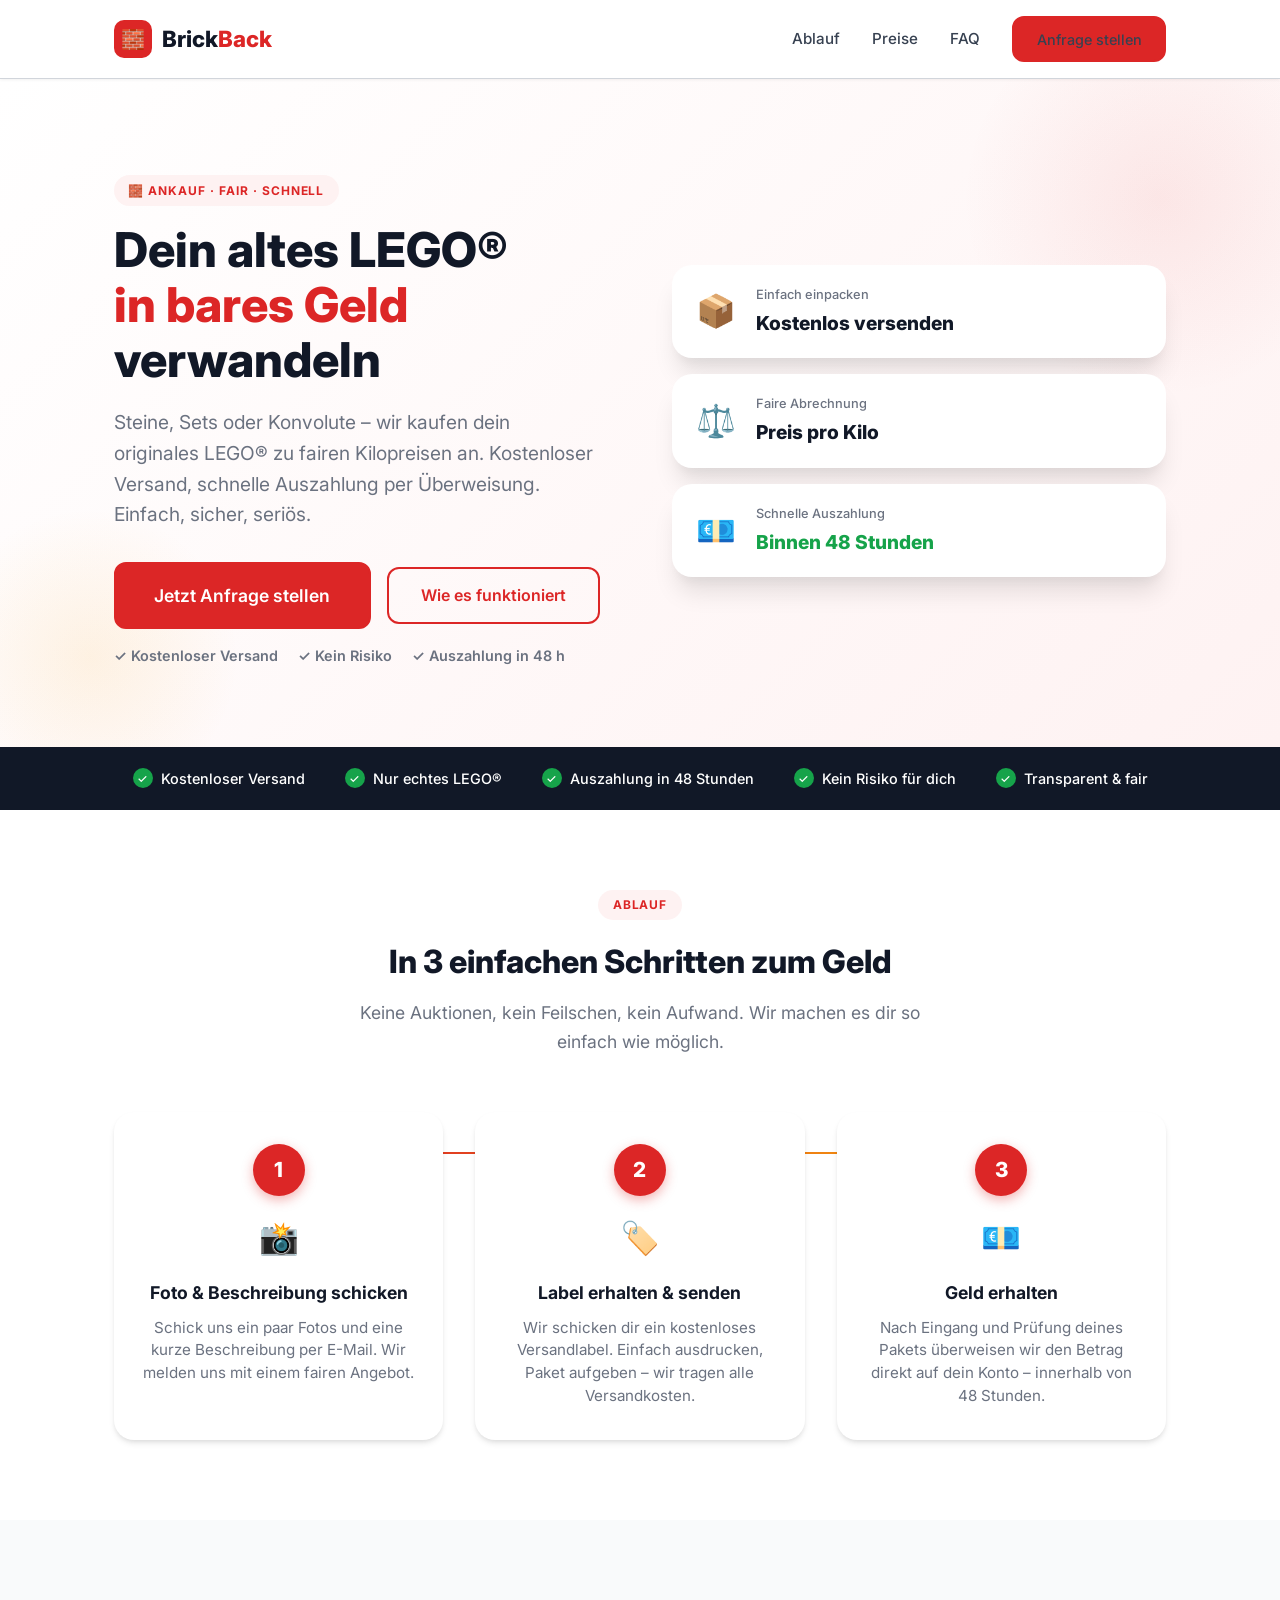
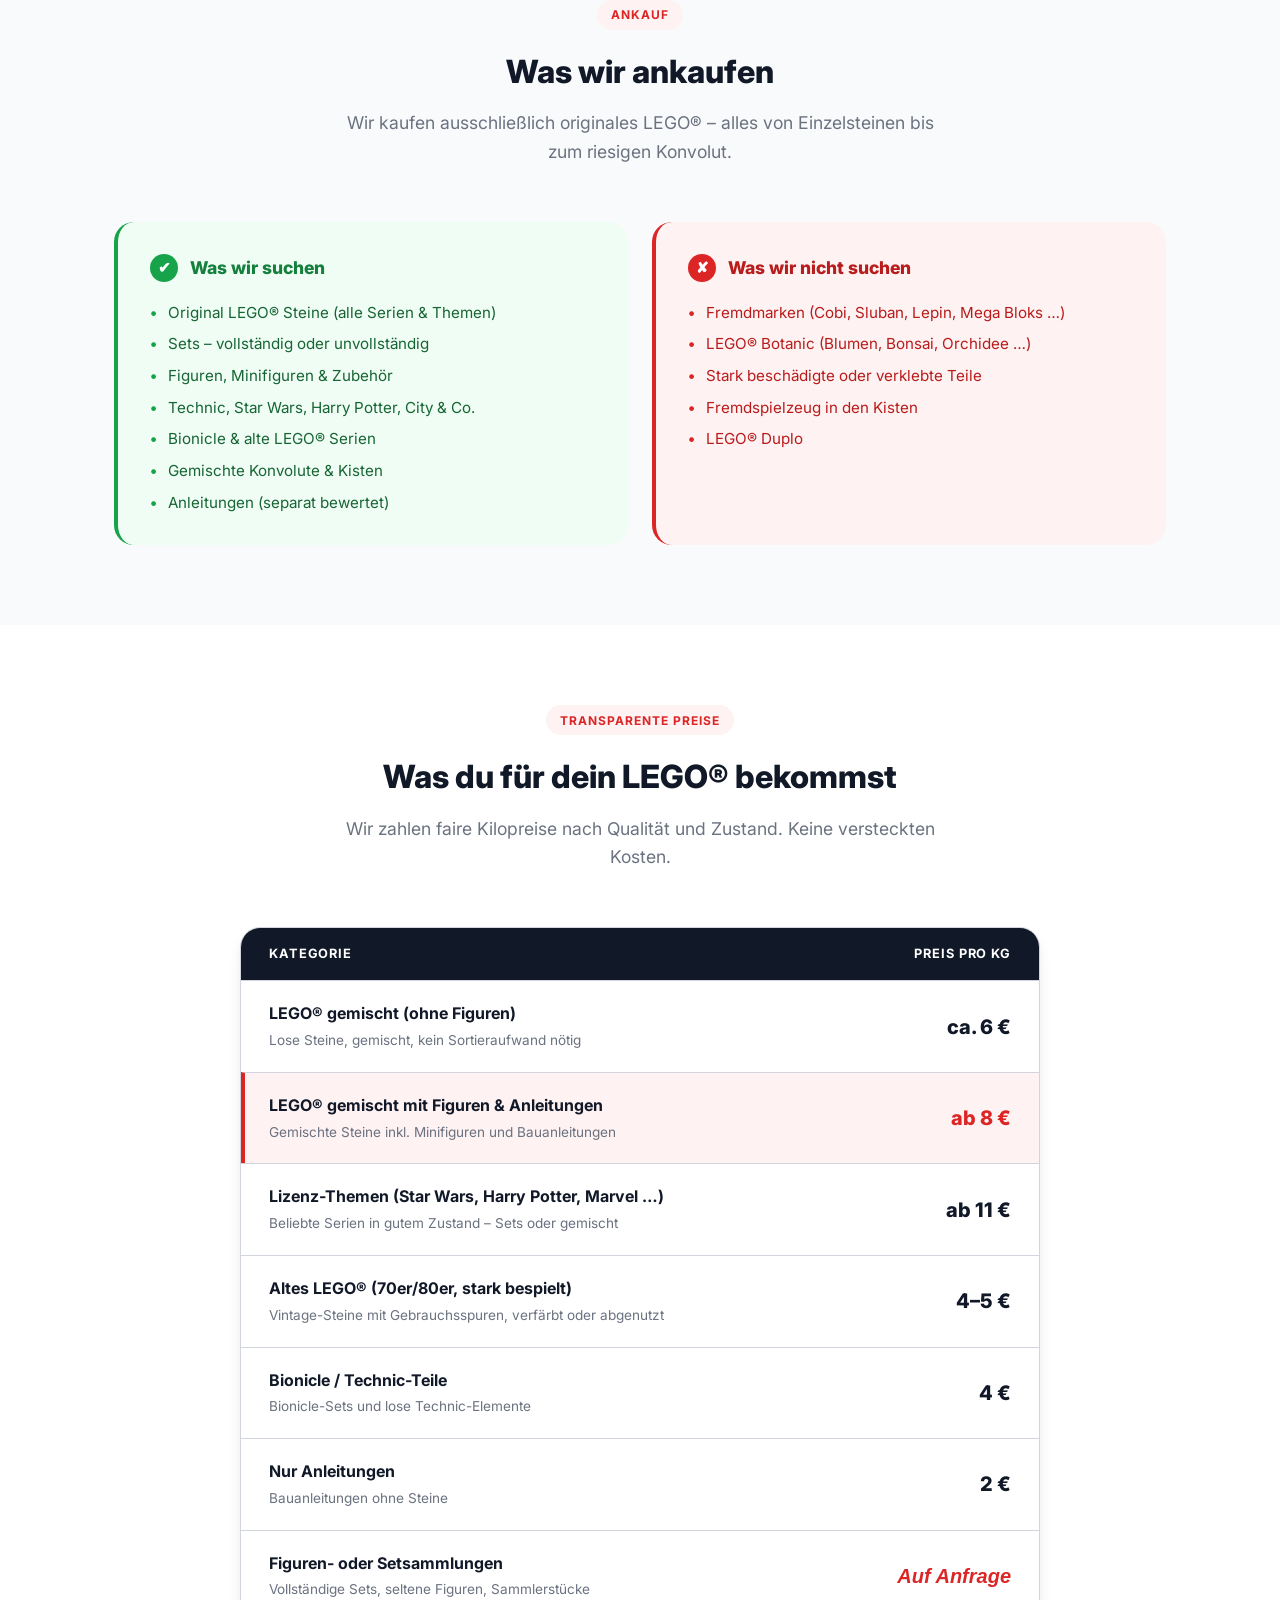
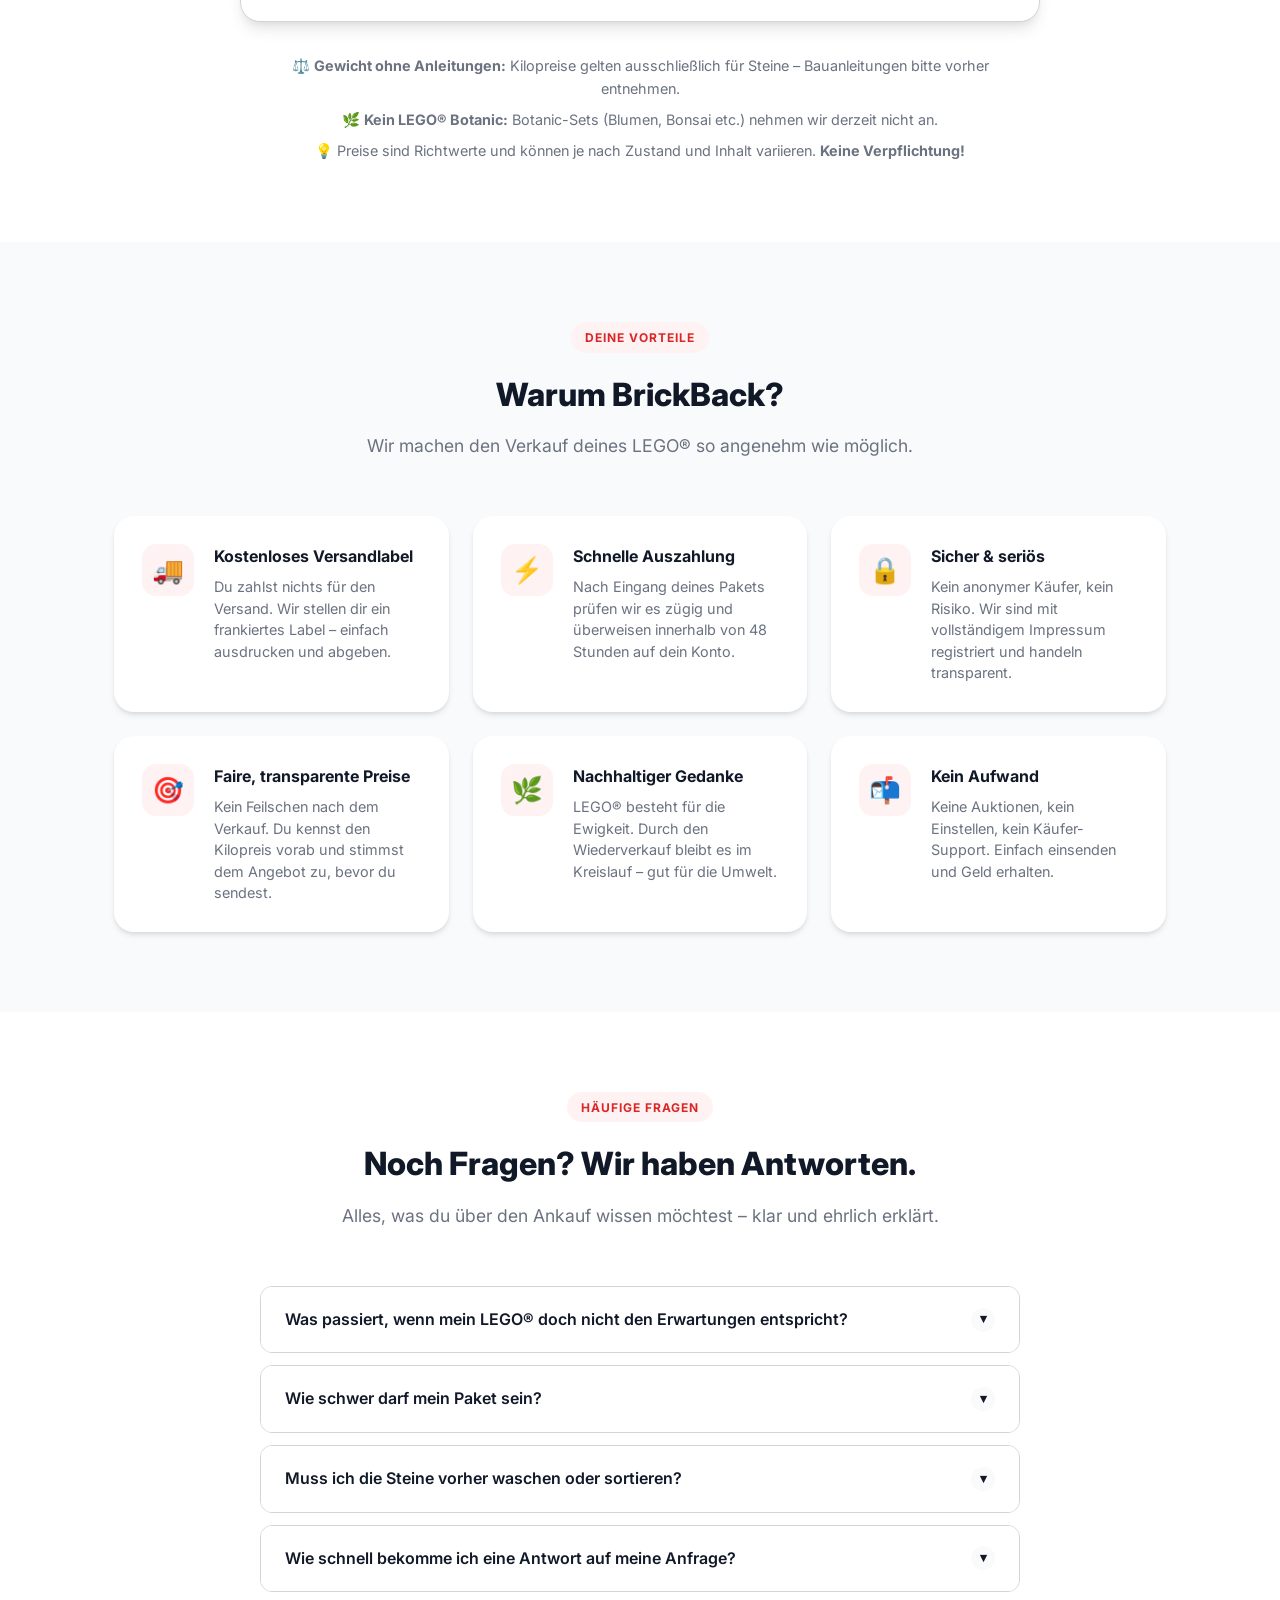
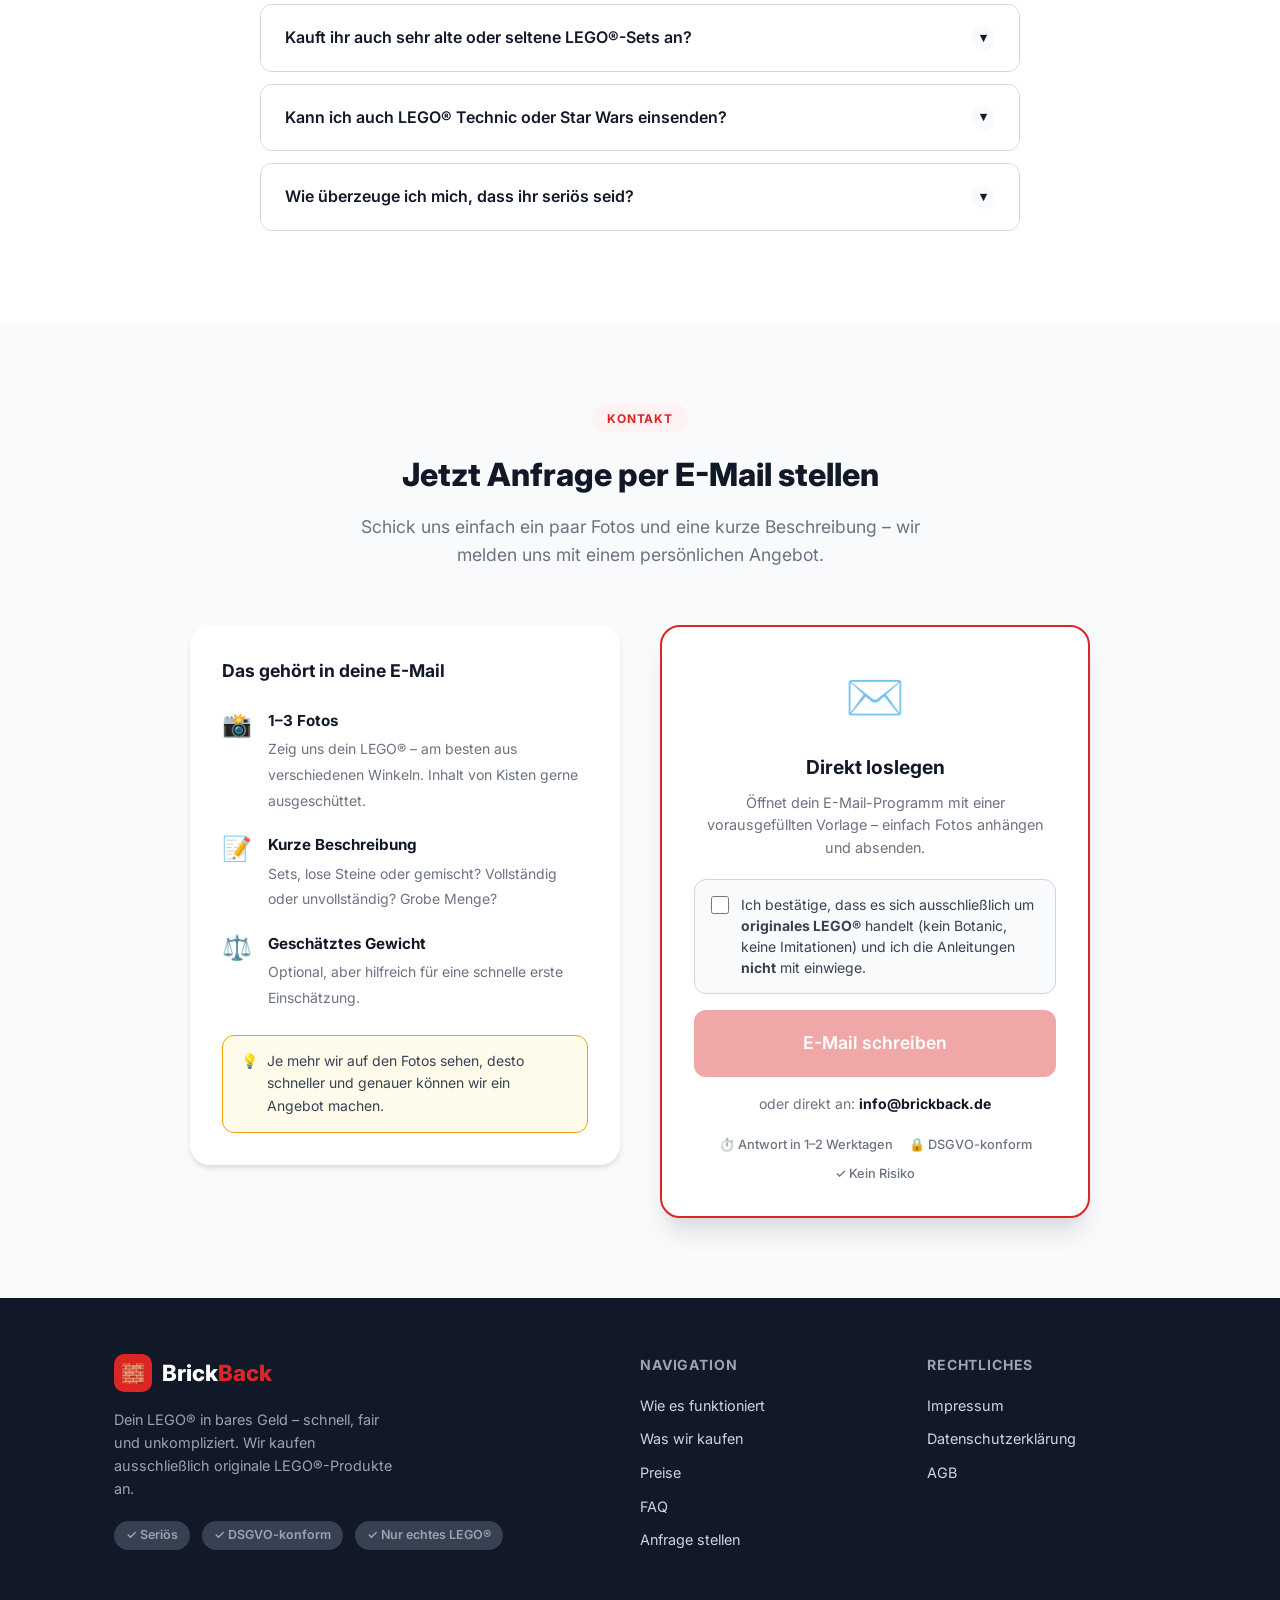
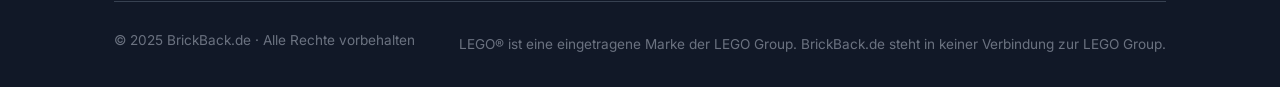
==== commit 4ebe0da1: "Replace buy-cards with yes/no split layout (Was wir suchen / nicht suchen) Co-Authored-By: Claude So" ====
--- a/index.html
+++ b/index.html
@@ -208,51 +208,38 @@
       <p>Wir kaufen ausschließlich originales LEGO® – alles von Einzelsteinen bis zum riesigen Konvolut.</p>
     </div>
 
-    <div class="buy-grid">
-      <div class="buy-card reveal">
-        <div class="icon" aria-hidden="true">🏗️</div>
-        <h3>Komplette Sets</h3>
-        <p>Sets mit allen Teilen, Anleitung und idealerweise Originalkarton erzielen die besten Preise.</p>
-      </div>
-      <div class="buy-card reveal">
-        <div class="icon" aria-hidden="true">🧩</div>
-        <h3>Unvollständige Sets</h3>
-        <p>Auch Sets, denen ein paar Teile fehlen, nehmen wir gerne an. Einfach Zustand angeben.</p>
-      </div>
-      <div class="buy-card reveal">
-        <div class="icon" aria-hidden="true">🪣</div>
-        <h3>Lose Steine & Konvolute</h3>
-        <p>Große Kisten mit gemischten Steinen, Tüten, Eimer – alles willkommen. Einfach abwiegen.</p>
-      </div>
-      <div class="buy-card reveal">
-        <div class="icon" aria-hidden="true">⚙️</div>
-        <h3>LEGO® Technic</h3>
-        <p>Technic-Sets und Teile kaufen wir besonders gerne an, da diese sehr gefragt sind.</p>
-      </div>
-
-      <div class="buy-card reveal">
-        <div class="icon" aria-hidden="true">🎨</div>
-        <h3>Figuren & Zubehör</h3>
-        <p>Minifiguren, Fahrzeuge und Spezialteile sind besonders wertvoll – gerne einzeln angeben.</p>
-      </div>
-    </div>
-
-    <div class="buy-note reveal" role="note" aria-label="Wichtiger Hinweis">
-      <div class="icon" aria-hidden="true">⚠️</div>
-      <div>
-        <p>
-          <strong>Nur echtes, originales LEGO®:</strong> Wir kaufen ausschließlich Originalware an.
-          Imitationen (z. B. Cobi, Sluban, Lepin o. ä.) können wir leider nicht berücksichtigen.
-        </p>
-        <p style="margin-top:.5rem;">
-          <strong>Kein LEGO® Botanic:</strong> Botanic-Sets (z. B. Blumen, Bonsai, Orchidee) nehmen wir derzeit nicht an,
-          da die spezialisierten Teile für uns schwer weiterverkäuflich sind.
-        </p>
-        <p style="margin-top:.5rem;">
-          <strong>Gewicht ohne Anleitungen:</strong> Der Kilopreis gilt ausschließlich für Steine – bitte lege Bauanleitungen
-          vor dem Einpacken heraus oder wiege sie separat aus.
-        </p>
-      </div>
+    <div class="buy-split reveal">
+
+      <div class="buy-split-card buy-split-yes">
+        <div class="buy-split-header">
+          <span class="buy-split-icon" aria-hidden="true">✔</span>
+          <h3>Was wir suchen</h3>
+        </div>
+        <ul>
+          <li>Original LEGO® Steine (alle Serien &amp; Themen)</li>
+          <li>Sets – vollständig oder unvollständig</li>
+          <li>Figuren, Minifiguren &amp; Zubehör</li>
+          <li>Technic, Star Wars, Harry Potter, City &amp; Co.</li>
+          <li>Bionicle &amp; alte LEGO® Serien</li>
+          <li>Gemischte Konvolute &amp; Kisten</li>
+          <li>Anleitungen (separat bewertet)</li>
+        </ul>
+      </div>
+
+      <div class="buy-split-card buy-split-no">
+        <div class="buy-split-header">
+          <span class="buy-split-icon" aria-hidden="true">✘</span>
+          <h3>Was wir nicht suchen</h3>
+        </div>
+        <ul>
+          <li>Fremdmarken (Cobi, Sluban, Lepin, Mega Bloks …)</li>
+          <li>LEGO® Botanic (Blumen, Bonsai, Orchidee …)</li>
+          <li>Stark beschädigte oder verklebte Teile</li>
+          <li>Fremdspielzeug in den Kisten</li>
+          <li>LEGO® Duplo</li>
+        </ul>
+      </div>
+
     </div>
   </div>
 </section>
--- a/assets/css/style.css
+++ b/assets/css/style.css
@@ -334,41 +334,76 @@
 .step h3 { font-size: 1.1rem; font-weight: 700; margin-bottom: .6rem; }
 .step p  { font-size: .95rem; color: var(--gray-500); line-height: 1.5; }
 
-/* ----- What we buy ----- */
-.buy-grid {
+/* ----- What we buy (split layout) ----- */
+.buy-split {
   display: grid;
-  grid-template-columns: repeat(auto-fit, minmax(240px, 1fr));
+  grid-template-columns: 1fr 1fr;
   gap: 1.5rem;
 }
-.buy-card {
-  background: var(--white);
-  border: 2px solid var(--gray-300);
+.buy-split-card {
   border-radius: var(--radius-lg);
-  padding: 2rem 1.5rem;
-  transition: all var(--transition);
-}
-.buy-card:hover {
-  border-color: var(--red);
-  box-shadow: var(--shadow);
-  transform: translateY(-3px);
-}
-.buy-card .icon { font-size: 2.5rem; margin-bottom: 1rem; }
-.buy-card h3 { font-size: 1.05rem; font-weight: 700; margin-bottom: .5rem; }
-.buy-card p  { font-size: .9rem; color: var(--gray-500); }
-
-.buy-note {
-  background: var(--yellow-light);
-  border: 1px solid var(--yellow);
-  border-radius: var(--radius);
-  padding: 1.25rem 1.5rem;
-  margin-top: 2rem;
-  display: flex;
+  padding: 2rem;
+  border-left: 4px solid transparent;
+}
+.buy-split-yes {
+  background: #F0FDF4;
+  border-left-color: #16A34A;
+}
+.buy-split-no {
+  background: var(--red-light);
+  border-left-color: var(--red);
+}
+.buy-split-header {
+  display: flex;
+  align-items: center;
   gap: .75rem;
-  align-items: flex-start;
-}
-.buy-note .icon { font-size: 1.3rem; flex-shrink: 0; }
-.buy-note p { font-size: .95rem; color: var(--gray-700); }
-.buy-note strong { color: var(--dark); }
+  margin-bottom: 1.25rem;
+}
+.buy-split-header h3 {
+  font-size: 1.1rem;
+  font-weight: 800;
+  margin: 0;
+}
+.buy-split-yes .buy-split-header h3 { color: #15803D; }
+.buy-split-no  .buy-split-header h3 { color: var(--red-dark); }
+.buy-split-icon {
+  width: 28px; height: 28px;
+  border-radius: 50%;
+  display: flex;
+  align-items: center;
+  justify-content: center;
+  font-size: .95rem;
+  font-weight: 900;
+  flex-shrink: 0;
+}
+.buy-split-yes .buy-split-icon { background: #16A34A; color: white; }
+.buy-split-no  .buy-split-icon { background: var(--red); color: white; }
+.buy-split-card ul {
+  list-style: none;
+  display: flex;
+  flex-direction: column;
+  gap: .65rem;
+}
+.buy-split-card ul li {
+  font-size: .95rem;
+  padding-left: 1.1rem;
+  position: relative;
+  line-height: 1.4;
+}
+.buy-split-card ul li::before {
+  content: '•';
+  position: absolute;
+  left: 0;
+  font-weight: 700;
+}
+.buy-split-yes ul li { color: #166534; }
+.buy-split-yes ul li::before { color: #16A34A; }
+.buy-split-no  ul li { color: var(--red-dark); }
+.buy-split-no  ul li::before { color: var(--red); }
+
+@media (max-width: 640px) {
+  .buy-split { grid-template-columns: 1fr; }
+}
 
 /* ----- Pricing Table ----- */
 .price-table {
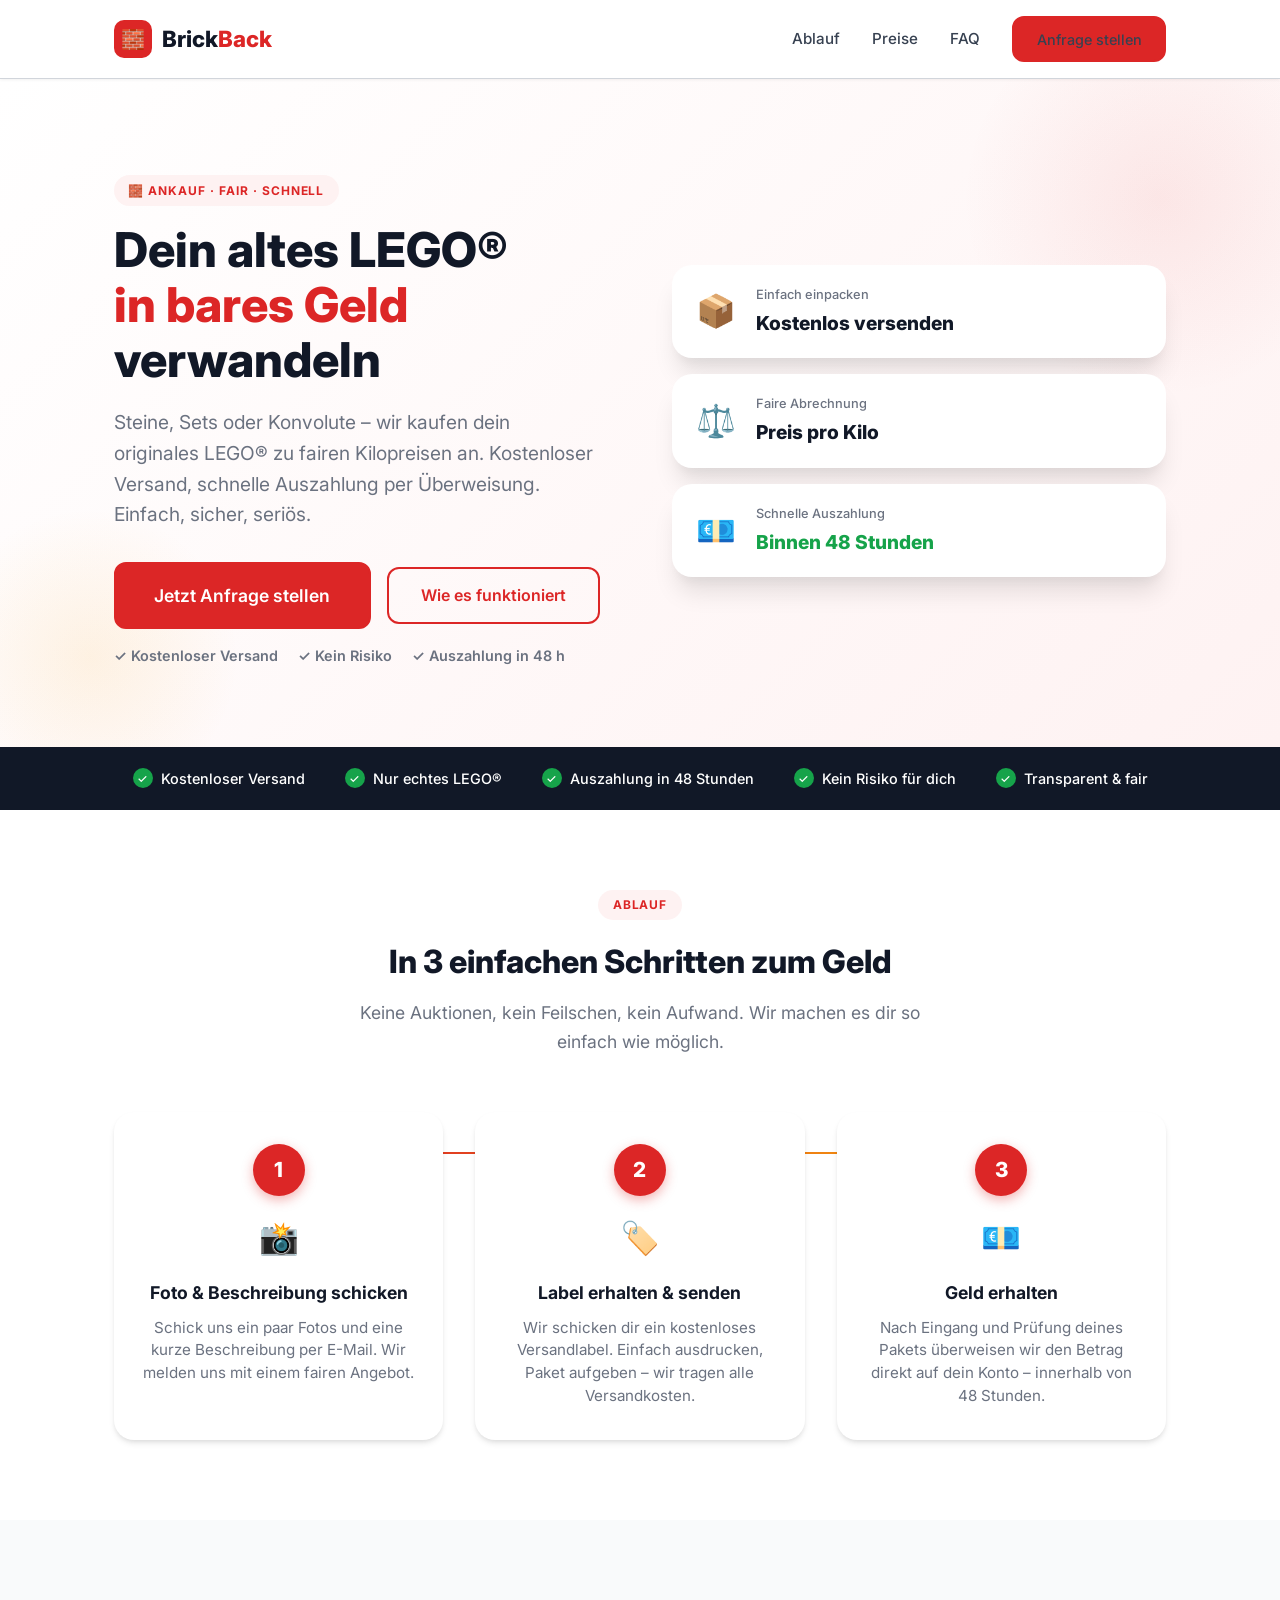
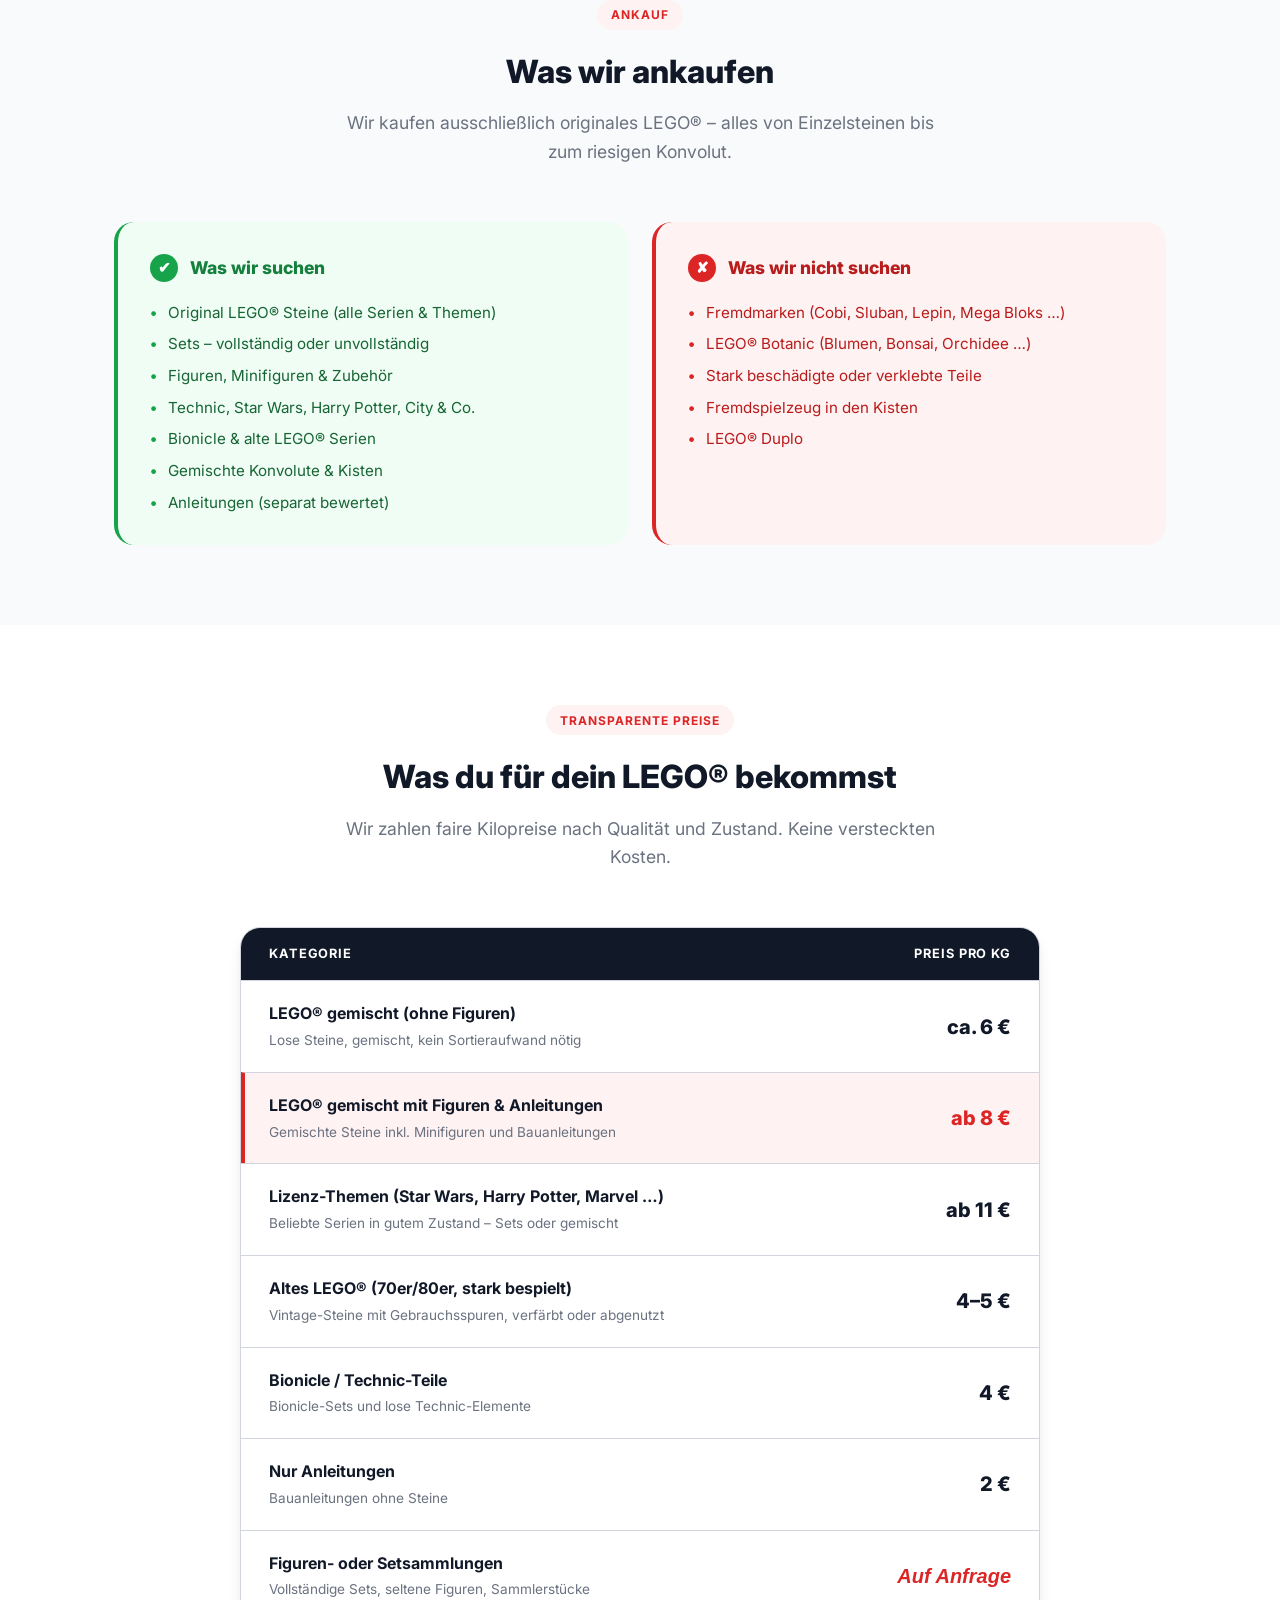
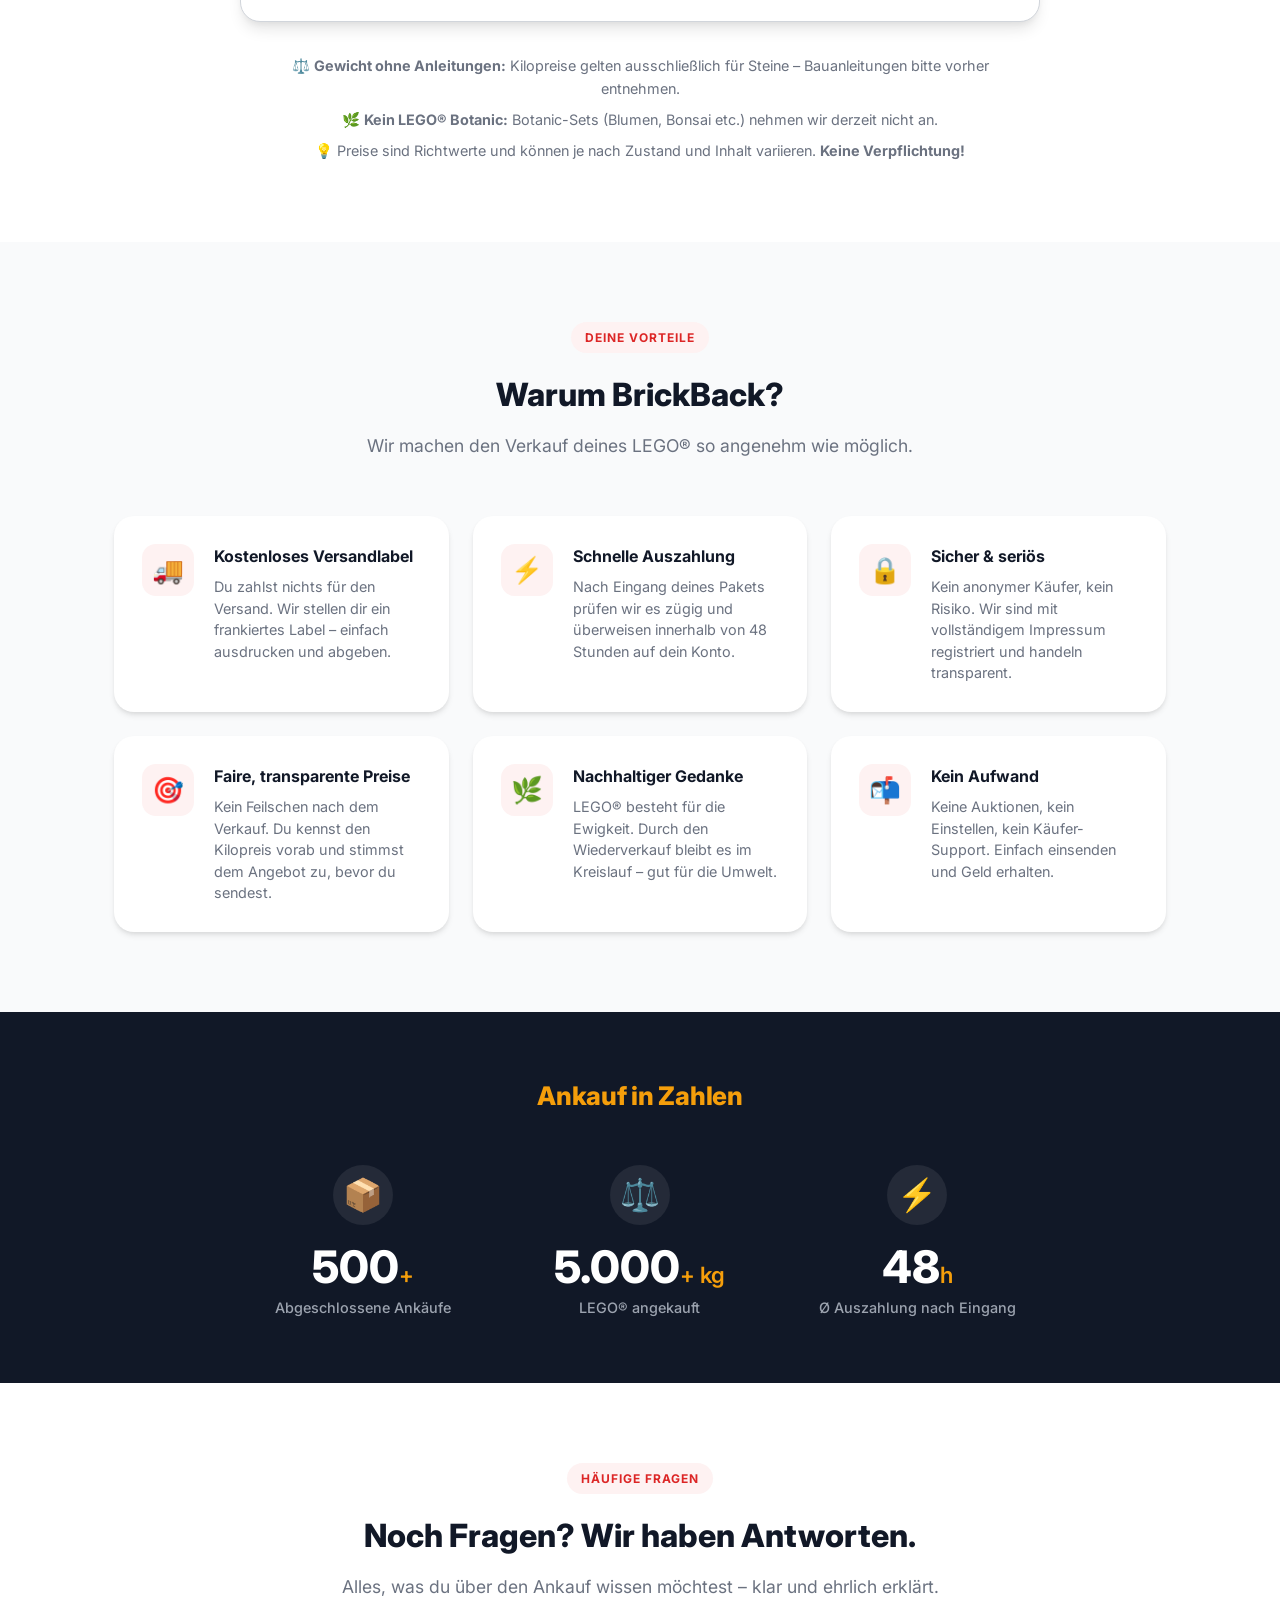
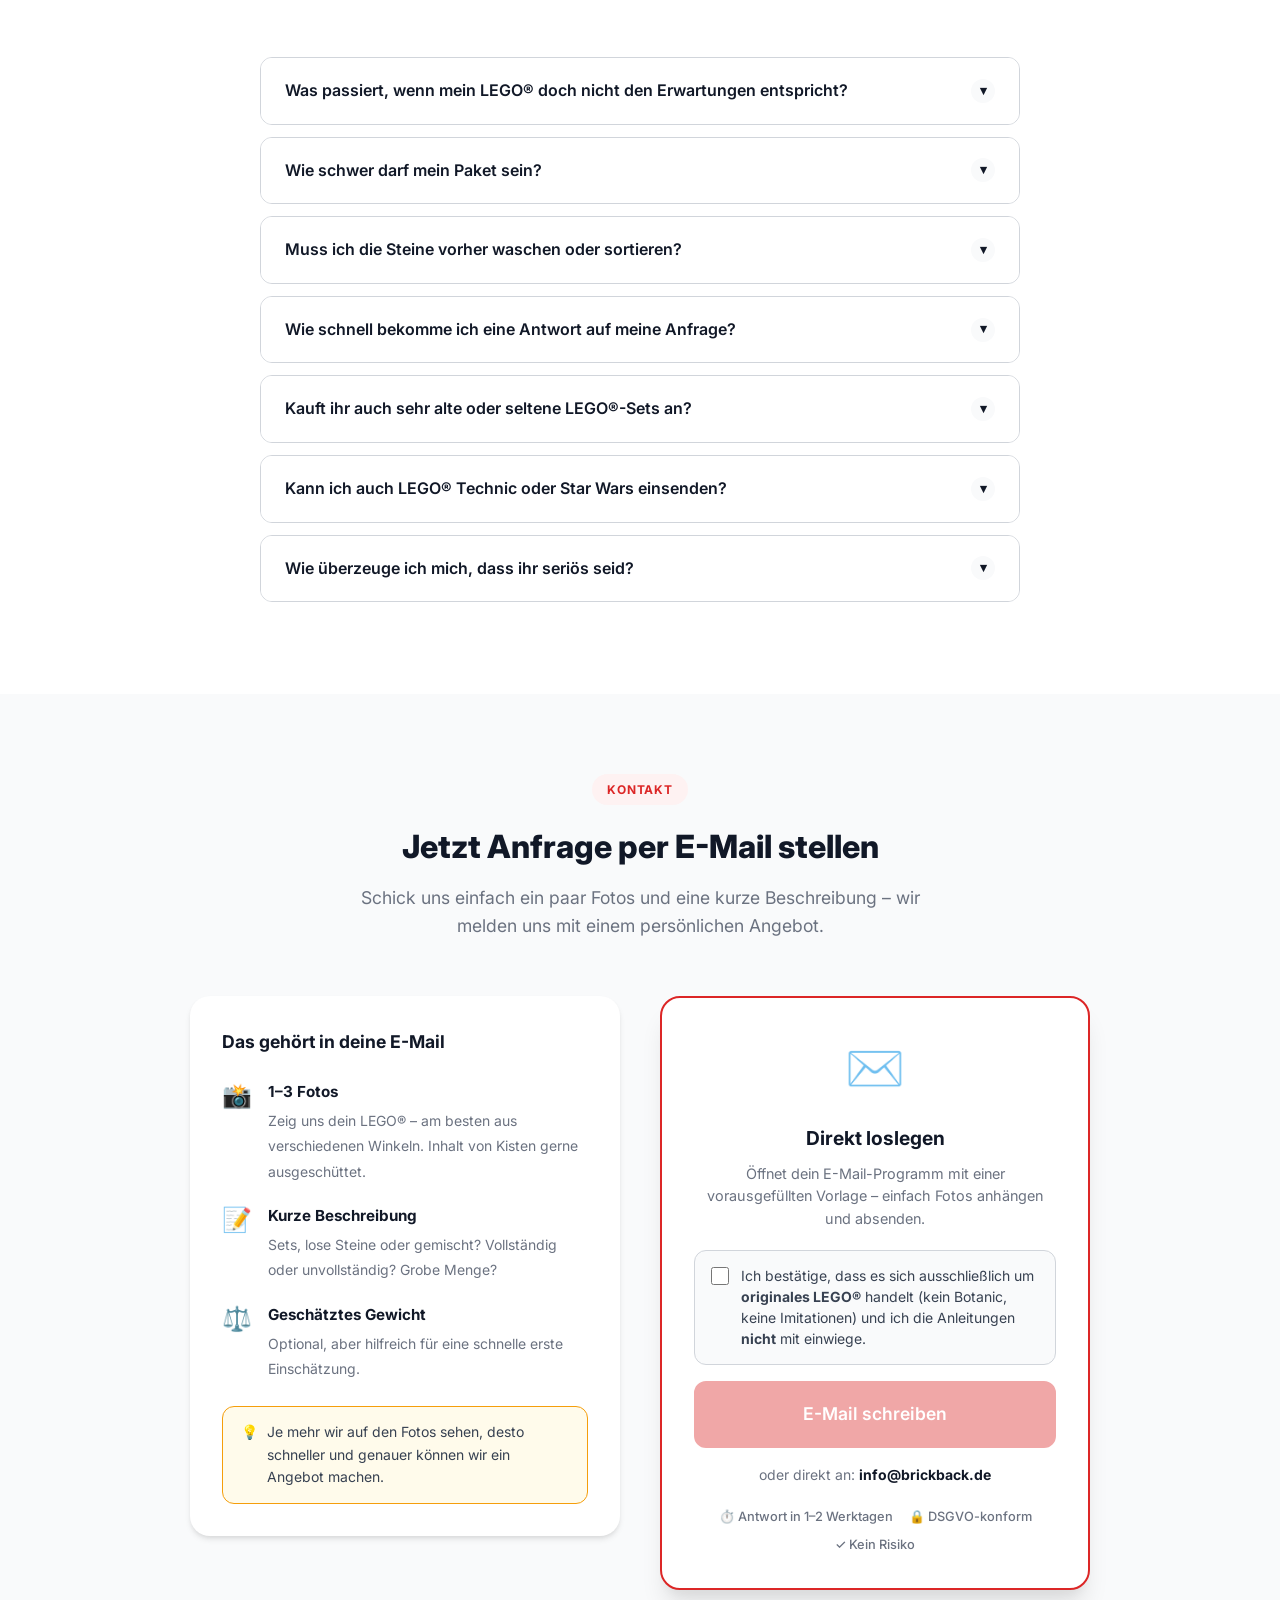
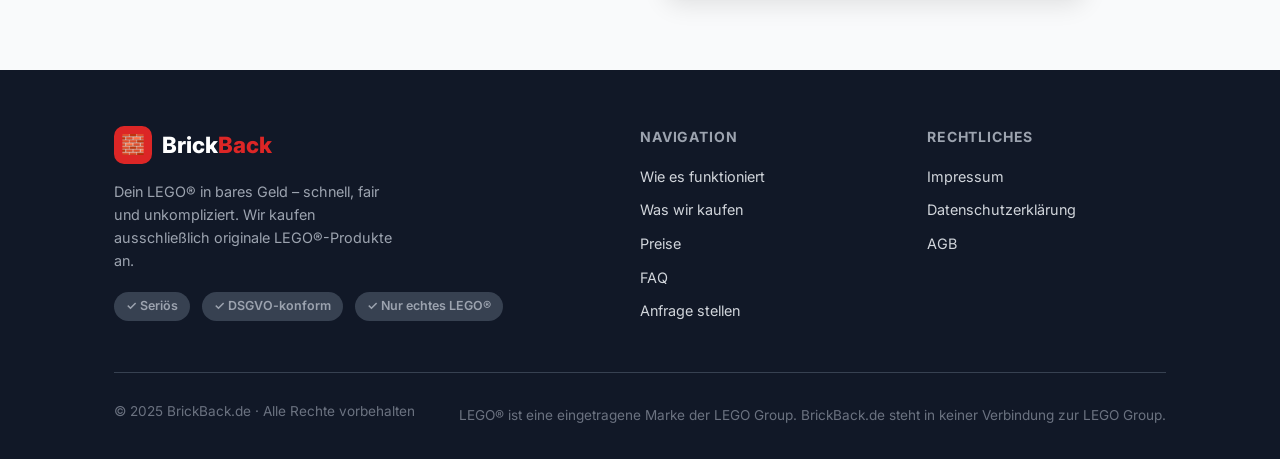
==== commit 9b82e262: "Add dark stats section (Ankauf in Zahlen) Co-Authored-By: Claude Sonnet 4.6 <noreply@anthropic.com>" ====
--- a/index.html
+++ b/index.html
@@ -380,6 +380,31 @@
   </div>
 </section>
 
+<!-- ===== Stats ===== -->
+<!-- Zahlen hier anpassen sobald mehr Erfahrung vorhanden -->
+<section class="stats-section" aria-label="Unsere Zahlen">
+  <div class="container">
+    <h2 class="stats-heading">Ankauf in Zahlen</h2>
+    <div class="stats-grid">
+      <div class="stat-item reveal">
+        <div class="stat-icon" aria-hidden="true">📦</div>
+        <div class="stat-number">500<span>+</span></div>
+        <div class="stat-label">Abgeschlossene Ankäufe</div>
+      </div>
+      <div class="stat-item reveal">
+        <div class="stat-icon" aria-hidden="true">⚖️</div>
+        <div class="stat-number">5.000<span>+ kg</span></div>
+        <div class="stat-label">LEGO® angekauft</div>
+      </div>
+      <div class="stat-item reveal">
+        <div class="stat-icon" aria-hidden="true">⚡</div>
+        <div class="stat-number">48<span>h</span></div>
+        <div class="stat-label">Ø Auszahlung nach Eingang</div>
+      </div>
+    </div>
+  </div>
+</section>
+
 <!-- ===== FAQ ===== -->
 <section class="section" id="faq" aria-labelledby="faq-heading">
   <div class="container">
--- a/assets/css/style.css
+++ b/assets/css/style.css
@@ -497,6 +497,61 @@
 .why-card h3 { font-size: 1rem; font-weight: 700; margin-bottom: .4rem; }
 .why-card p  { font-size: .9rem; color: var(--gray-500); line-height: 1.5; }
 
+/* ----- Stats Section ----- */
+.stats-section {
+  background: var(--dark);
+  padding: 4rem 0;
+}
+.stats-heading {
+  text-align: center;
+  font-size: 1.6rem;
+  font-weight: 800;
+  color: var(--yellow);
+  margin-bottom: 3rem;
+  letter-spacing: -.01em;
+}
+.stats-grid {
+  display: grid;
+  grid-template-columns: repeat(3, 1fr);
+  gap: 2rem;
+  max-width: 800px;
+  margin: 0 auto;
+}
+.stat-item {
+  text-align: center;
+}
+.stat-icon {
+  font-size: 2rem;
+  width: 60px; height: 60px;
+  background: rgba(255,255,255,.08);
+  border-radius: 50%;
+  display: flex;
+  align-items: center;
+  justify-content: center;
+  margin: 0 auto 1.25rem;
+}
+.stat-number {
+  font-size: 2.8rem;
+  font-weight: 800;
+  color: var(--white);
+  line-height: 1;
+  margin-bottom: .4rem;
+}
+.stat-number span {
+  font-size: 1.4rem;
+  font-weight: 600;
+  color: var(--yellow);
+}
+.stat-label {
+  font-size: .9rem;
+  color: #9CA3AF;
+  font-weight: 500;
+}
+
+@media (max-width: 640px) {
+  .stats-grid { grid-template-columns: 1fr; gap: 2.5rem; }
+}
+
 /* ----- FAQ ----- */
 .faq-list { max-width: 760px; margin: 0 auto; }
 .faq-item {
